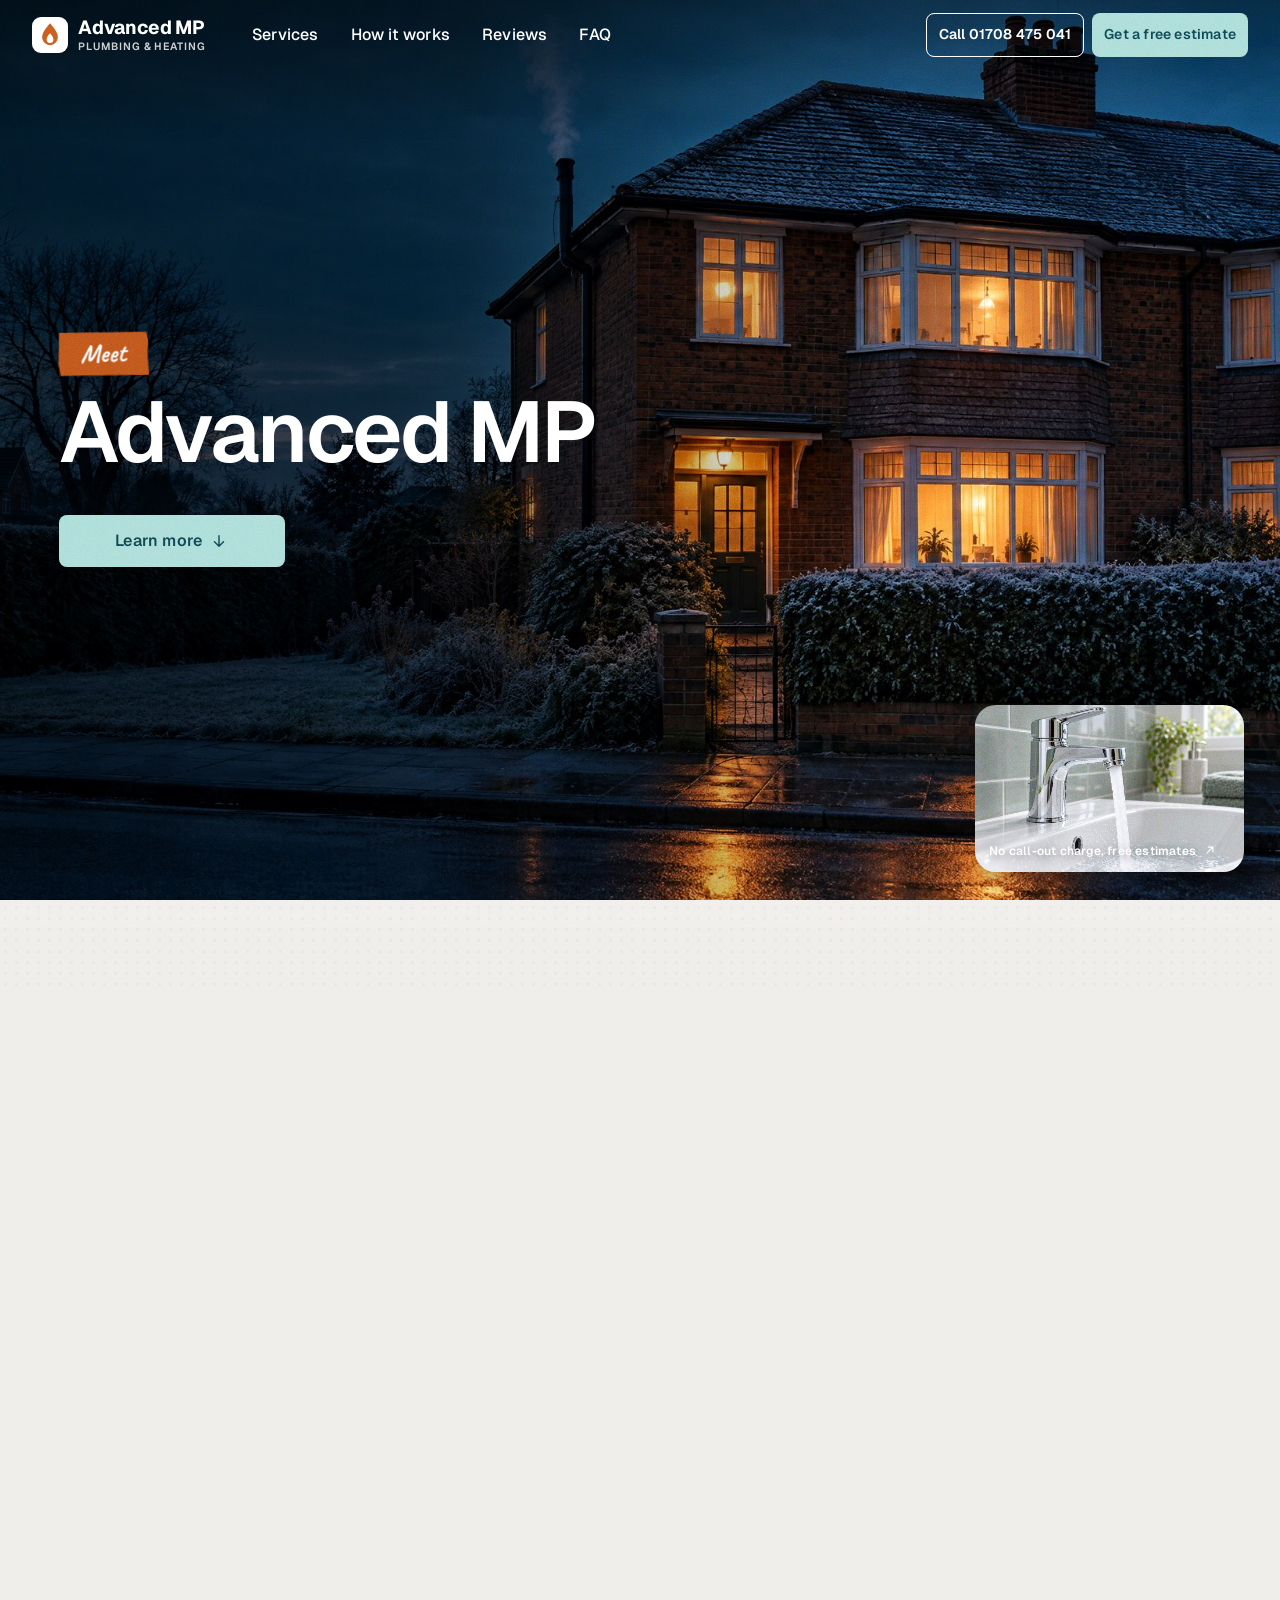
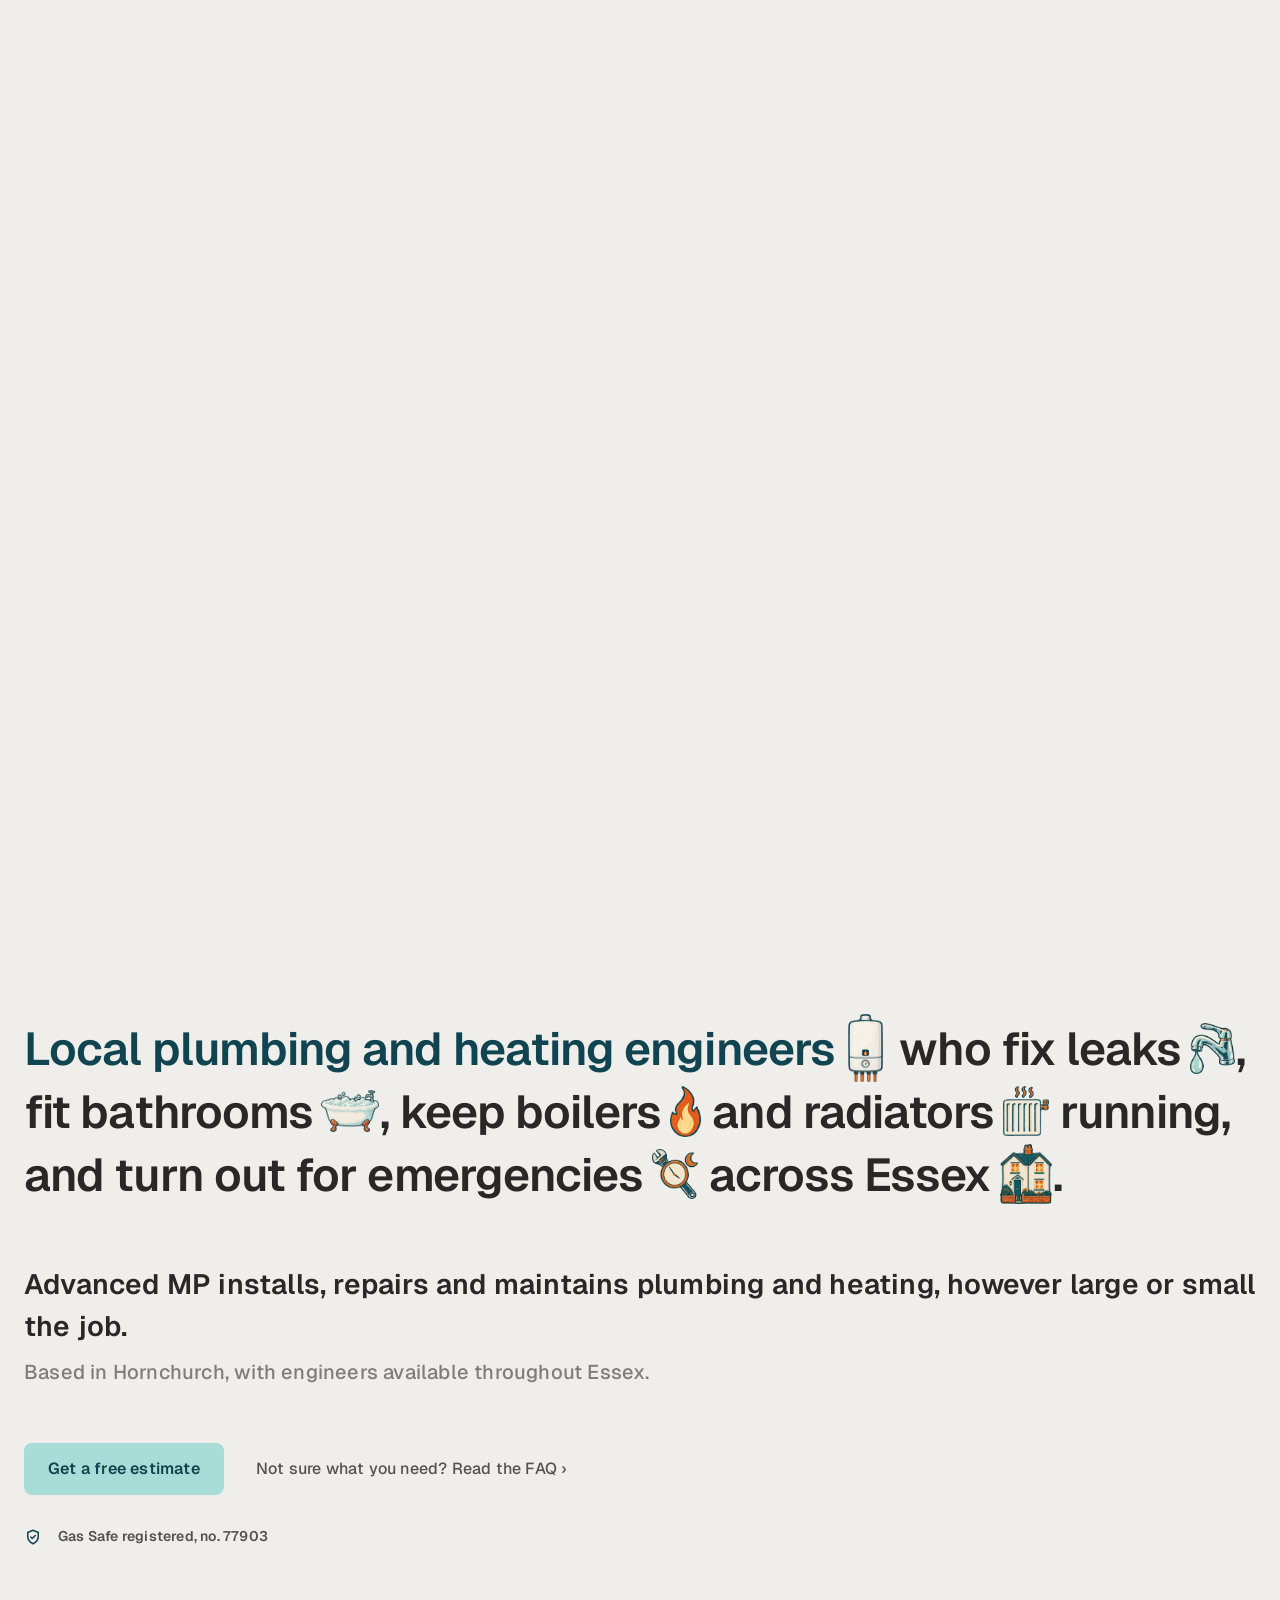
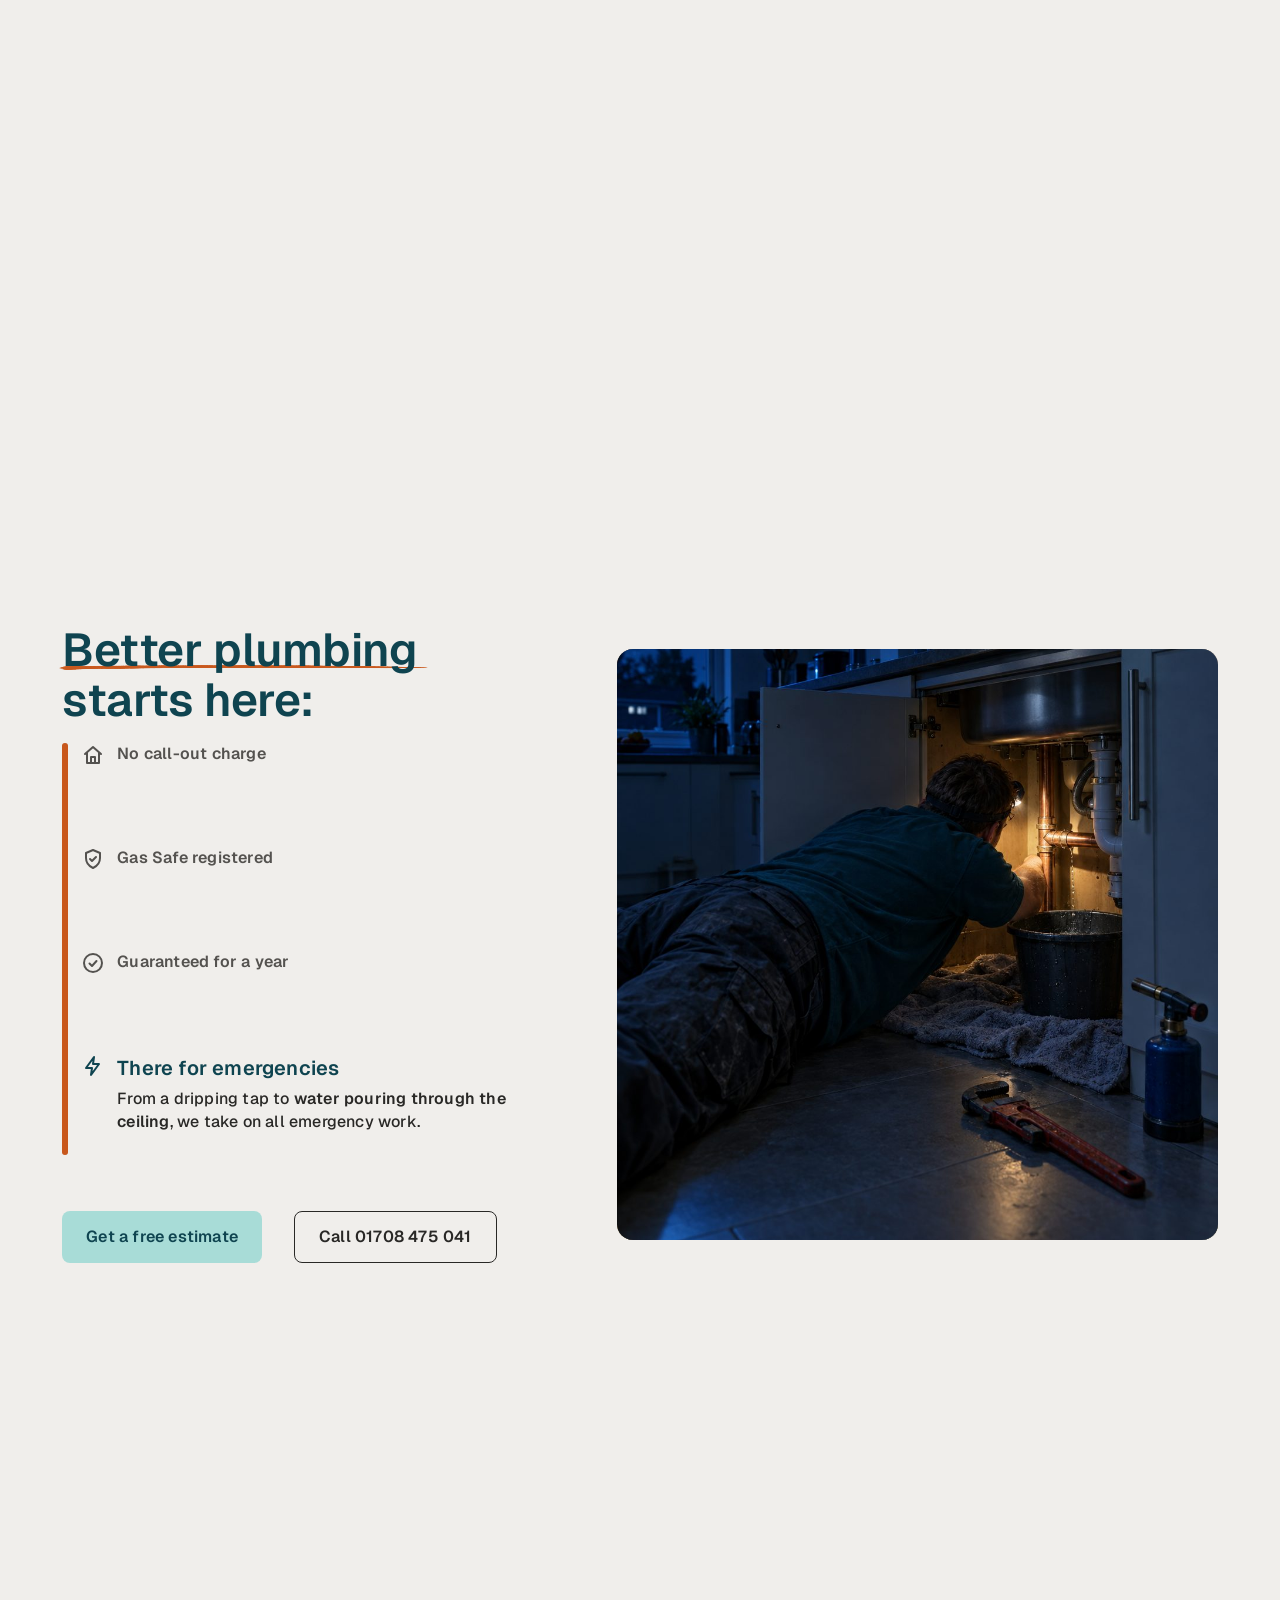
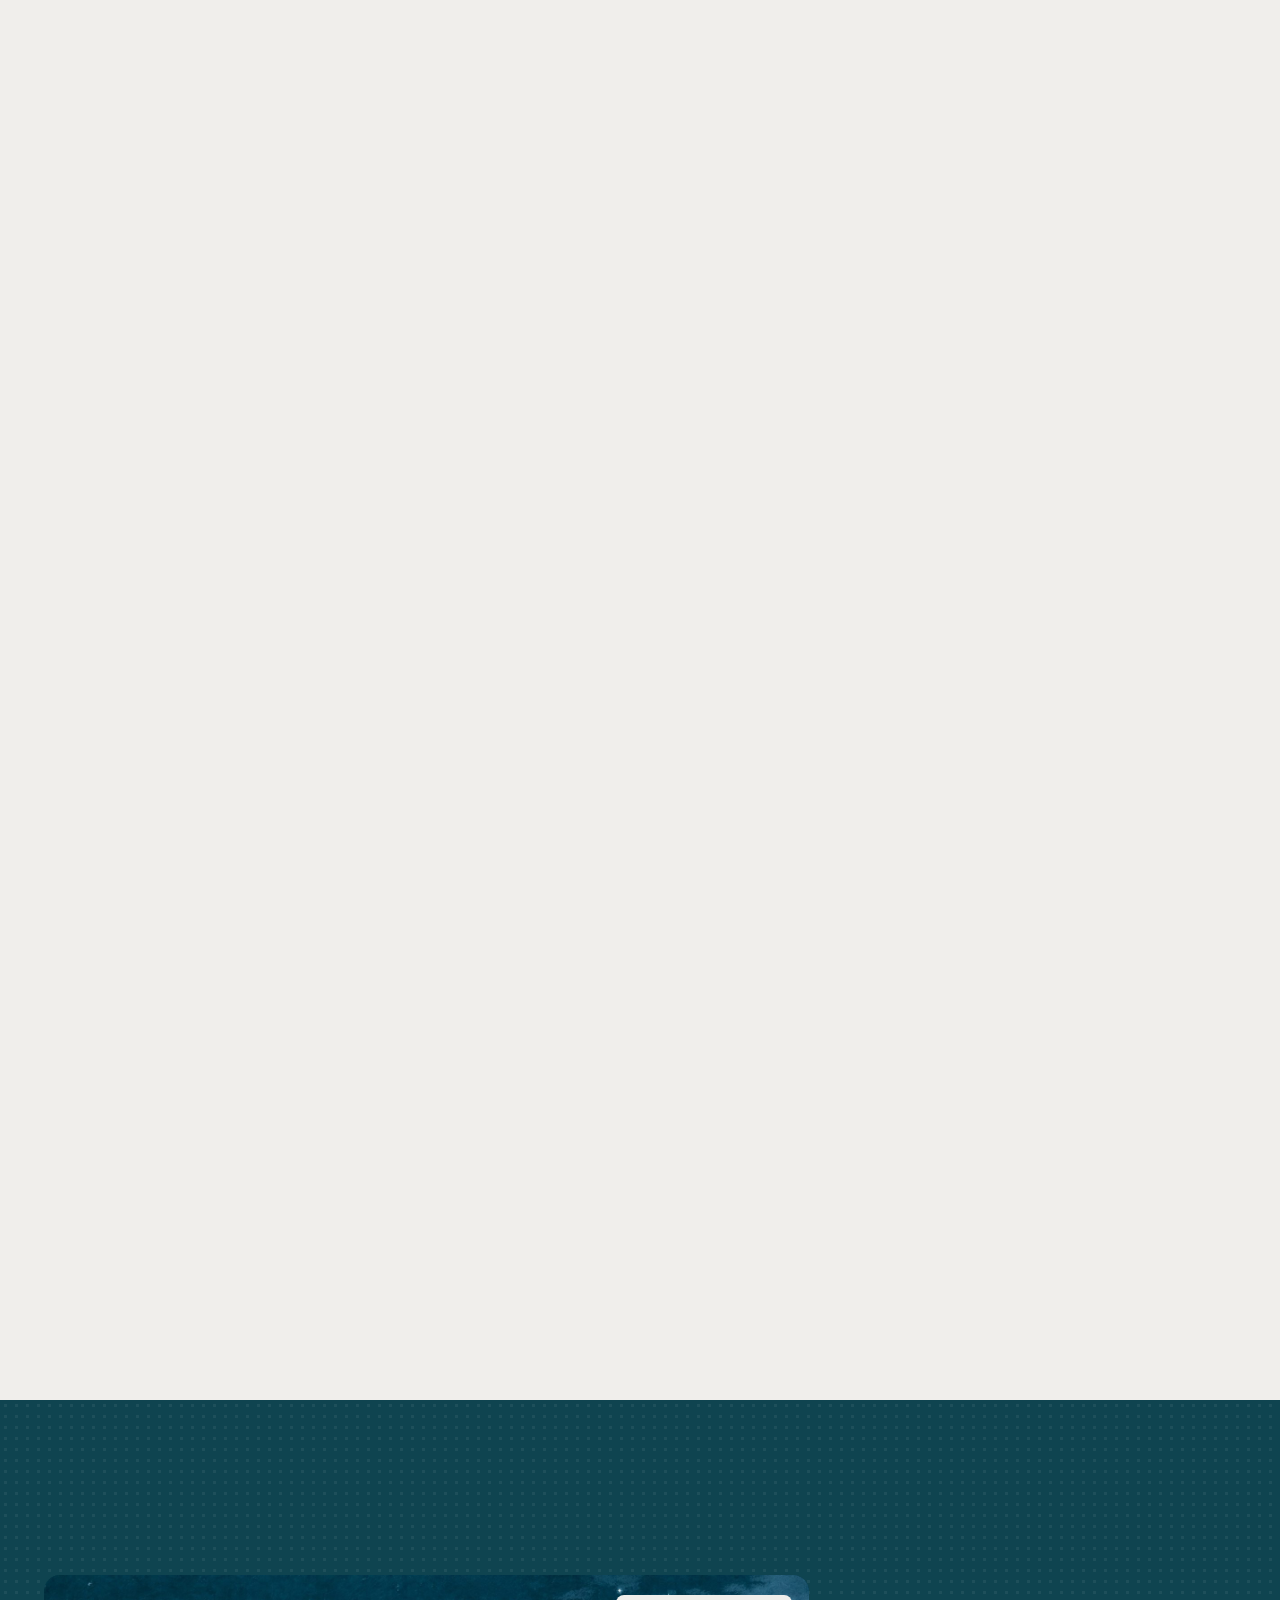
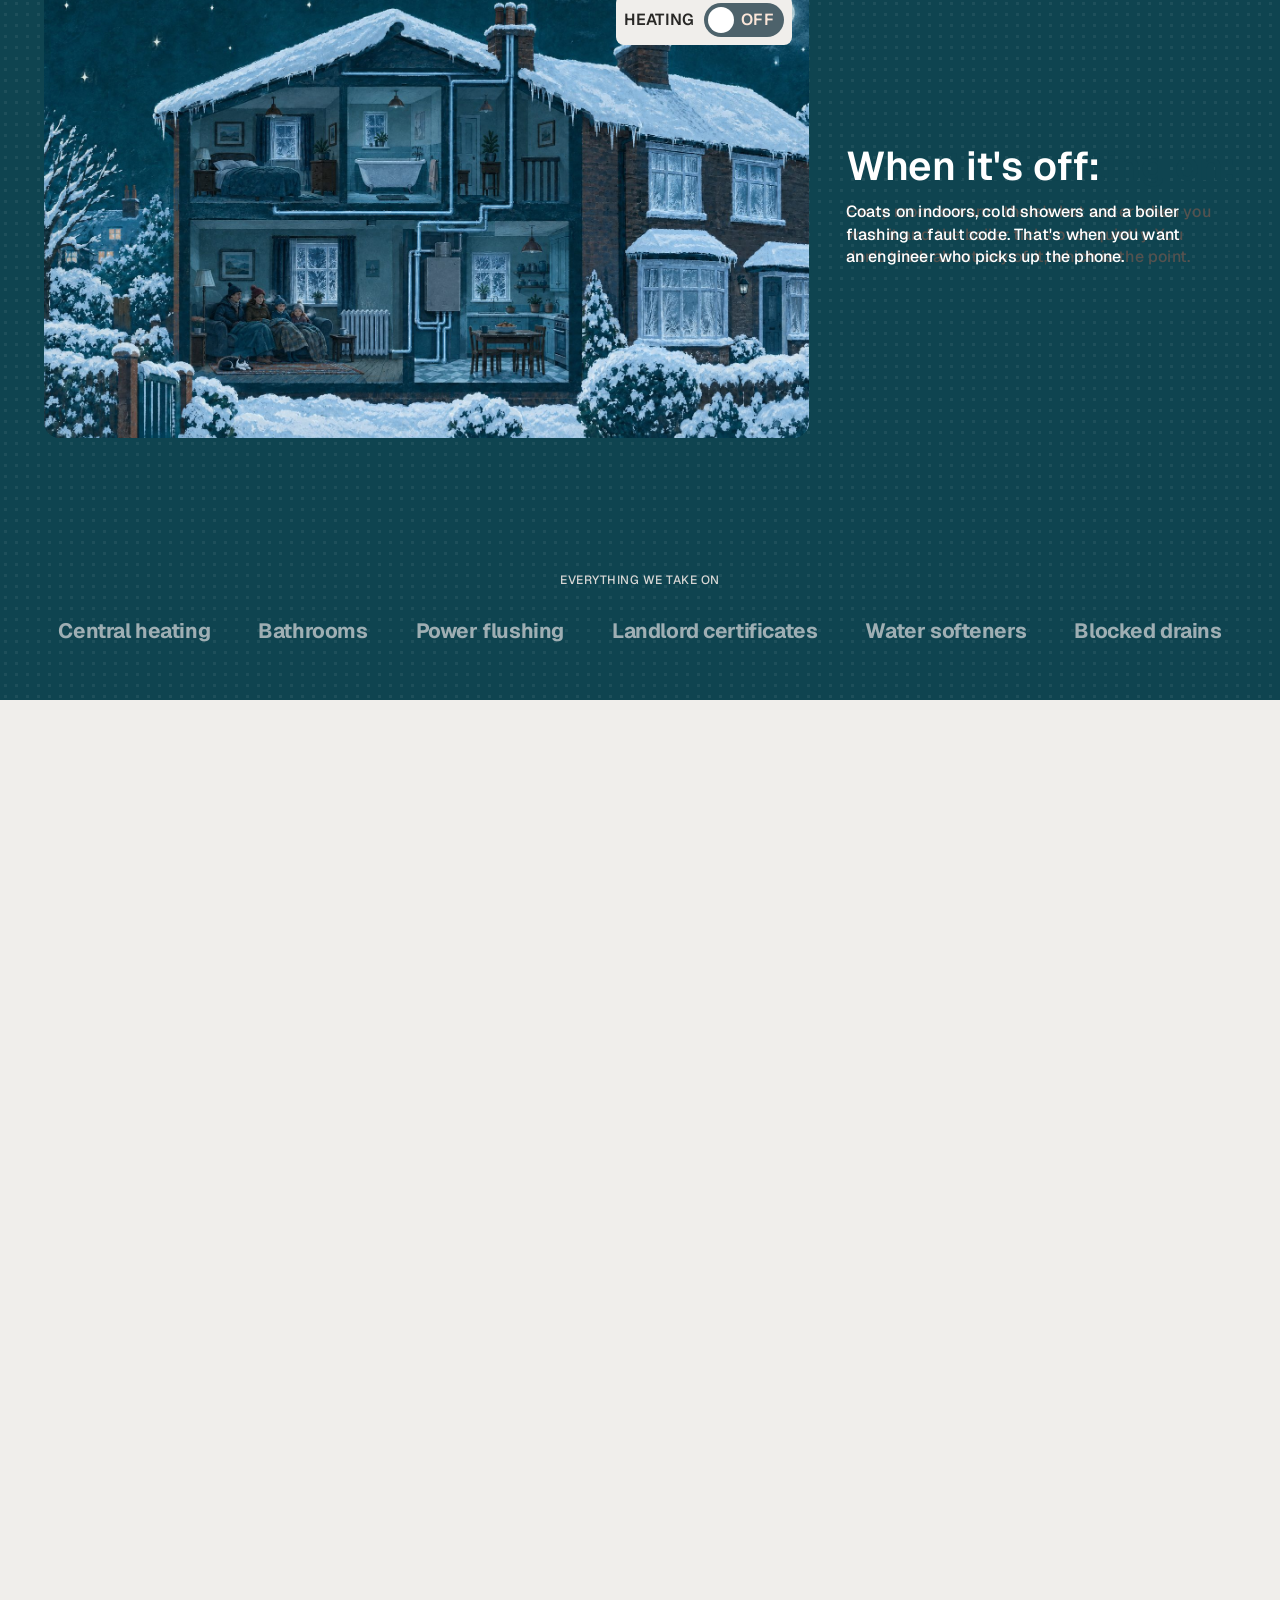
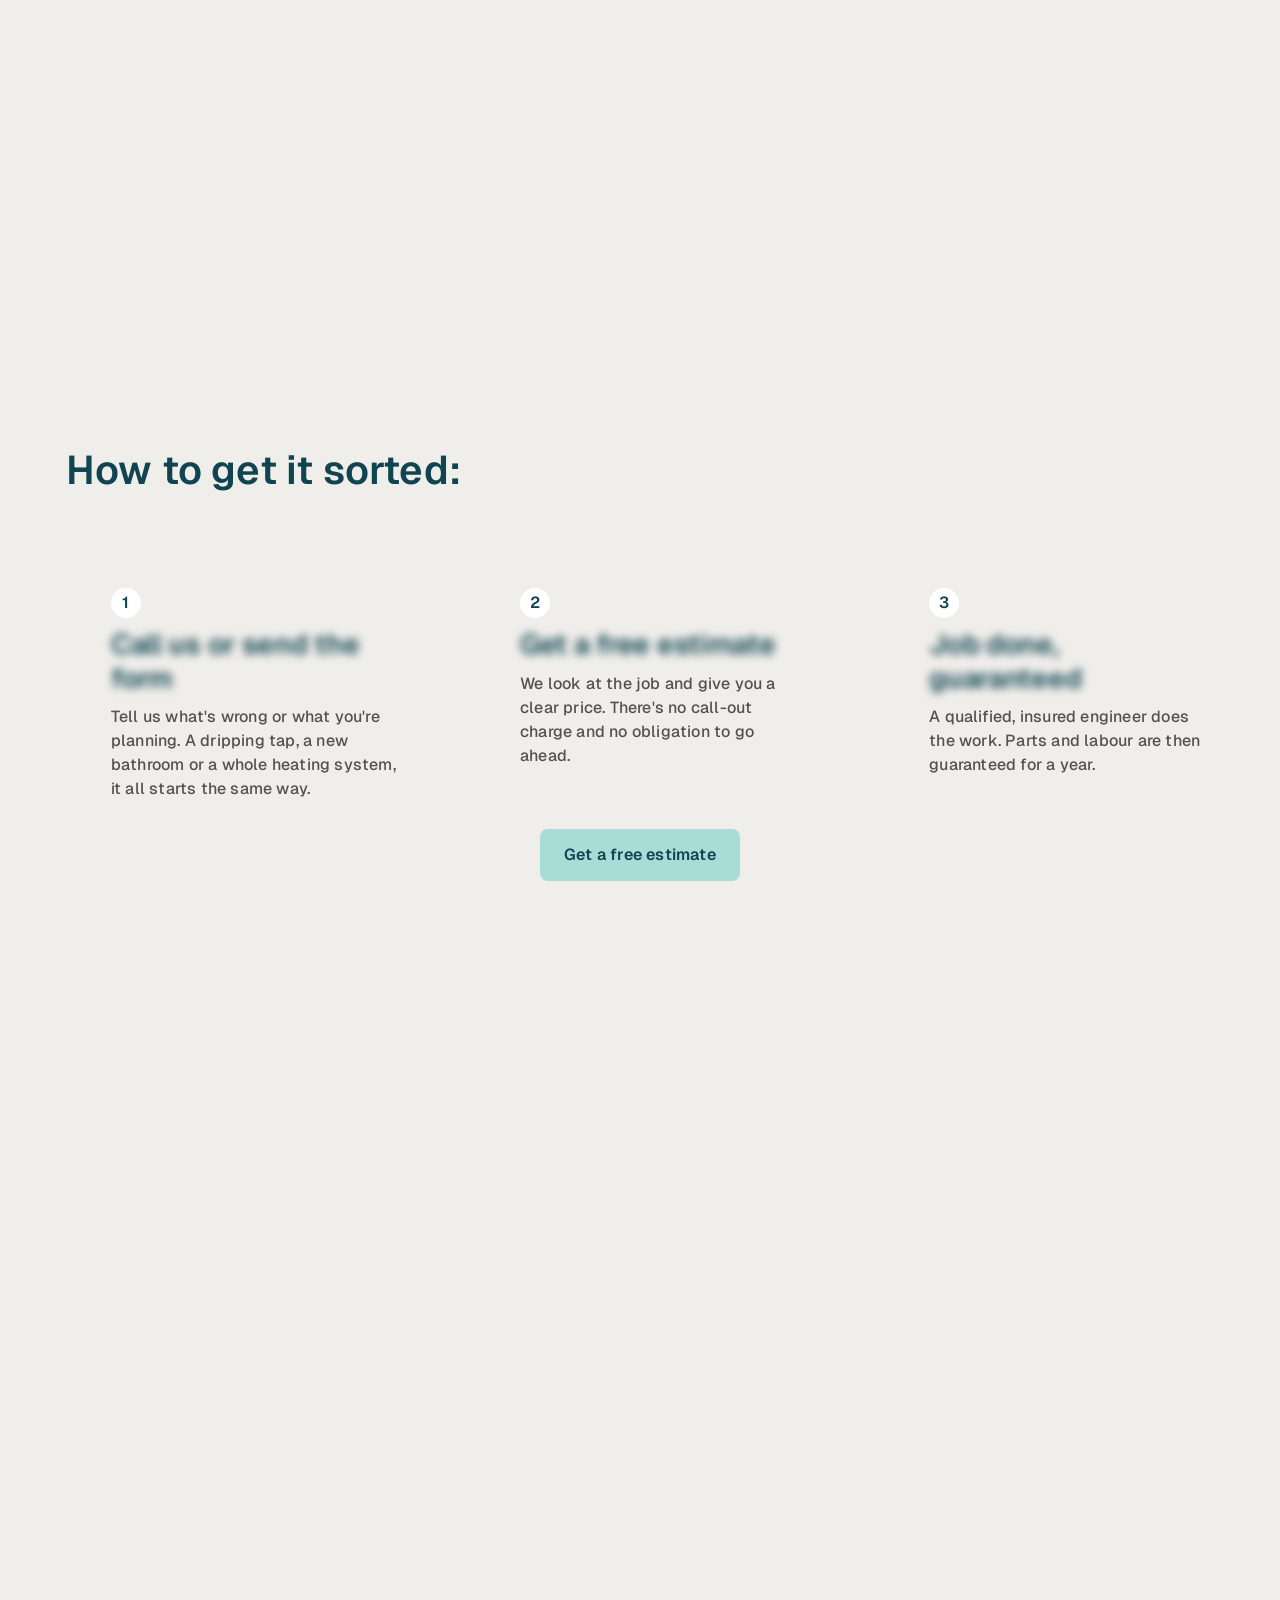
==== index.html @ c937946c "Advanced MP Plumbing & Heating: first build of the Base Core-style one-pager Re-skin of the air-con-" ====
<!DOCTYPE html>
<html lang="en-GB">
<head>
  <meta charset="utf-8">
  <meta name="viewport" content="width=device-width, initial-scale=1, viewport-fit=cover">
  <title>Advanced MP Plumbing &amp; Heating | Gas Safe plumbers in Hornchurch, Essex</title>
  <meta name="description" content="Advanced MP Plumbing &amp; Heating Ltd: Gas Safe registered plumbing and heating engineers based in Hornchurch, working throughout Essex. No call-out charge, free estimates, 1 year guarantee.">
  <meta property="og:title" content="Advanced MP Plumbing &amp; Heating">
  <meta property="og:description" content="Central heating, bathrooms, leaks and emergency repairs from Gas Safe registered engineers in Hornchurch. No call-out charge and free estimates.">
  <meta property="og:image" content="assets/img/hero-evening.jpg">
  <meta name="theme-color" content="#f0eeeb">
  <link rel="icon" href="assets/img/favicon.svg" type="image/svg+xml">
  <link rel="preconnect" href="https://fonts.googleapis.com">
  <link rel="preconnect" href="https://fonts.gstatic.com" crossorigin>
  <link href="https://fonts.googleapis.com/css2?family=Geist:wght@400;500;600;700&family=Caveat:wght@700&display=swap" rel="stylesheet">
  <link rel="preload" as="image" href="assets/img/hero-evening.jpg">
  <link rel="stylesheet" href="styles.css">
</head>
<body>
<main class="mp" style="--runway-h: 620svh;">
  <div class="mp-dots" aria-hidden="true"></div>

  <!-- ================= Top nav ================= -->
  <div class="mp-topnav">
    <nav class="mp-nav is-over-media" aria-label="Main">
      <div class="mp-nav-inner">
        <div class="mp-nav-left">
          <a class="mp-logo" href="#top" aria-label="Advanced MP Plumbing and Heating, home">
            <svg class="mp-logo-mark" viewBox="0 0 32 32" aria-hidden="true"><use href="#mark"/></svg>
            <span class="mp-logo-word"><strong>Advanced MP</strong><span>Plumbing &amp; Heating</span></span>
          </a>
          <ul class="mp-nav-links">
            <li><a href="#services">Services</a></li>
            <li><a href="#how">How it works</a></li>
            <li><a href="#reviews">Reviews</a></li>
            <li><a href="#faq">FAQ</a></li>
          </ul>
        </div>
        <div class="mp-nav-right">
          <a class="btn btn-ghost-inverse mp-nav-call" href="tel:+441708475041">Call 01708 475 041</a>
          <a class="btn btn-primary" href="#quote">Get a free estimate</a>
          <button class="mp-nav-burger" type="button" aria-expanded="false" aria-controls="nav-sheet" aria-label="Open menu">
            <svg viewBox="0 0 24 24" fill="none" stroke="currentColor" stroke-width="2" stroke-linecap="round" aria-hidden="true"><path d="M4 7h16M4 12h16M4 17h16"/></svg>
          </button>
        </div>
      </div>
      <div class="mp-nav-sheet" id="nav-sheet" data-open="false">
        <div>
          <ul>
            <li><a href="#services">Services</a></li>
            <li><a href="#how">How it works</a></li>
            <li><a href="#reviews">Reviews</a></li>
            <li><a href="#faq">FAQ</a></li>
            <li class="mp-nav-sheet-cta">
              <a class="btn btn-primary" href="#quote">Get a free estimate</a>
              <a class="btn btn-ghost" href="tel:+441708475041">Call 01708 475 041</a>
            </li>
          </ul>
        </div>
      </div>
    </nav>
  </div>

  <!-- ================= Runway: hero -> statement -> tile reveal ================= -->
  <section class="mp-runway" id="top" aria-label="Introduction">
    <div class="mp-frame">

      <!-- Stage 1: hero -->
      <div class="mp-stage mp-stage-hero" data-hero>
        <div class="mp-hero-media">
          <img class="mp-hero-poster" src="assets/img/hero-evening.jpg" alt="A brick semi-detached house on a frosty evening, every window lit and warm, vapour rising from the boiler flue" width="2048" height="1152" fetchpriority="high">
          <img class="mp-hero-alt" data-src="assets/img/hero-morning.jpg" alt="" width="2048" height="1152" loading="lazy">
          <img class="mp-hero-soft" src="assets/img/hero-evening-blur.jpg" alt="" width="256" height="144" aria-hidden="true">
          <div class="mp-hero-scrim" aria-hidden="true"></div>
        </div>
        <div class="mp-hero-content">
          <button class="tape mp-hero-tape" type="button" data-hero-egg aria-pressed="false" title="Winter evening, summer morning">Meet</button>
          <div class="mp-hero-title-mask">
            <h1 class="mp-hero-title">Advanced MP</h1>
          </div>
          <p class="mp-hero-sub" aria-hidden="true"><span>Warm homes and hot water, all year round</span></p>
          <a class="btn btn-primary btn-lg mp-hero-cta" href="#services" data-learn-more>
            Learn more
            <svg class="mp-hero-cta-arrow" viewBox="0 0 24 24" fill="none" stroke="currentColor" stroke-width="2" stroke-linecap="round" stroke-linejoin="round" aria-hidden="true"><path d="M5 12h14M13 6l6 6-6 6"/></svg>
          </a>
        </div>
        <a class="mp-hero-card" href="#quote">
          <img src="assets/img/tap.jpg" alt="" width="1024" height="683" loading="lazy">
          <span class="mp-hero-card-label">No call-out charge, free estimates
            <svg viewBox="0 0 24 24" fill="none" stroke="currentColor" stroke-width="2" stroke-linecap="round" stroke-linejoin="round" aria-hidden="true"><path d="M7 17 17 7M9 7h8v8"/></svg>
          </span>
        </a>
      </div>

      <!-- Stage 2: statement -->
      <div class="mp-stage mp-stage-stress" aria-label="Why a good plumber matters">
        <div class="mp-stmt-inner">
          <h2 class="mp-stmt-head">
            <span class="mp-uphrase">
              <span class="mp-useg">
                <span class="mp-word" style="--ws:.0881">Small</span>
                <span class="mp-word" style="--ws:.103">leaks</span>
                <span class="mp-word" style="--ws:.1179">don't</span>
              </span>
              <br class="mp-br-m">
              <span class="mp-useg">
                <span class="mp-word" style="--ws:.1328">stay</span>
                <span class="mp-word" style="--ws:.1477">small.</span>
                <span class="stroke mp-stroke mp-stroke-seg2" style="--ws:.16"><img src="assets/img/brush.png" alt="" width="1231" height="60"></span>
              </span>
              <span class="stroke mp-stroke mp-stroke-whole" style="--ws:.16"><img src="assets/img/brush.png" alt="" width="1231" height="60"></span>
            </span>
            <br>
            <span class="mp-word" style="--ws:.1626">And</span>
            <span class="mp-word" style="--ws:.1775">boilers</span>
            <span class="mp-word" style="--ws:.1924">never</span>
            <span class="mp-word" style="--ws:.2073">pick</span>
            <span class="mp-word" style="--ws:.2222">a</span>
            <span class="mp-word" style="--ws:.2371">good</span>
            <span class="mp-word" style="--ws:.252">day.</span>
          </h2>
          <ul class="mp-chips">
            <li class="mp-chip" style="--chip-tint: var(--copper-5); --chip-ink: var(--copper-90); --ws:.3184; --wsa:.3319;">
              <span class="mp-chip-icon" aria-hidden="true">
                <svg viewBox="0 0 31 31"><circle class="mp-chip-disc" cx="15.5" cy="15.5" r="15.5"/><path class="mp-chip-zig" pathLength="1" d="M8 20l4-8 3 6 3-9 3 7"/><path class="mp-chip-tip" pathLength="1" d="M21 16l2-3"/></svg>
              </span>
              <span class="mp-chip-pill">Leaks and burst pipes</span>
            </li>
            <li class="mp-chip" style="--chip-tint: var(--yellow-5); --chip-ink: var(--yellow-80); --ws:.3319; --wsa:.3454;">
              <span class="mp-chip-icon" aria-hidden="true">
                <svg viewBox="0 0 31 31"><circle class="mp-chip-disc" cx="15.5" cy="15.5" r="15.5"/><path class="mp-chip-zig" pathLength="1" d="M9 12h13M9 16h9M9 20h11"/><path class="mp-chip-tip" pathLength="1" d="M21 17l2 2"/></svg>
              </span>
              <span class="mp-chip-pill">No heating or hot water</span>
            </li>
          </ul>
        </div>
      </div>

      <!-- Stage 3: tile reveal -->
      <div class="mp-stage mp-stage-grid" aria-hidden="true">
        <div class="mp-grid-final">
          <picture>
            <source media="(min-width: 768px) and (orientation: landscape)" srcset="assets/img/reveal-wide.jpg">
            <img src="assets/img/reveal-tall.jpg" alt="" width="1170" height="2080" loading="lazy">
          </picture>
        </div>
        <div class="mp-grid-tiles mp-grid-tiles-desktop">
          <div class="mp-grid-tile" style="--c:2;--r:1;--ws:.535"><img src="assets/img/reveal-wide.jpg" alt="" loading="lazy"></div>
          <div class="mp-grid-tile" style="--c:2;--r:0;--ws:.5478"><img src="assets/img/reveal-wide.jpg" alt="" loading="lazy"></div>
          <div class="mp-grid-tile" style="--c:4;--r:1;--ws:.5606"><img src="assets/img/reveal-wide.jpg" alt="" loading="lazy"></div>
          <div class="mp-grid-tile mp-grid-tile-tl" style="--c:0;--r:0;--ws:.5734"><img src="assets/img/reveal-wide.jpg" alt="" loading="lazy"></div>
          <div class="mp-grid-tile" style="--c:1;--r:2;--ws:.5862"><img src="assets/img/reveal-wide.jpg" alt="" loading="lazy"></div>
          <div class="mp-grid-tile mp-grid-tile-br" style="--c:4;--r:2;--ws:.599"><img src="assets/img/reveal-wide.jpg" alt="" loading="lazy"></div>
          <div class="mp-grid-tile" style="--c:3;--r:1;--ws:.6338"><img src="assets/img/reveal-wide.jpg" alt="" loading="lazy"></div>
          <div class="mp-grid-tile mp-grid-tile-bl" style="--c:0;--r:2;--ws:.6466"><img src="assets/img/reveal-wide.jpg" alt="" loading="lazy"></div>
          <div class="mp-grid-tile" style="--c:1;--r:0;--ws:.6594"><img src="assets/img/reveal-wide.jpg" alt="" loading="lazy"></div>
          <div class="mp-grid-tile" style="--c:3;--r:2;--ws:.6722"><img src="assets/img/reveal-wide.jpg" alt="" loading="lazy"></div>
          <div class="mp-grid-tile" style="--c:0;--r:1;--ws:.685"><img src="assets/img/reveal-wide.jpg" alt="" loading="lazy"></div>
          <div class="mp-grid-tile mp-grid-tile-tr" style="--c:4;--r:0;--ws:.6978"><img src="assets/img/reveal-wide.jpg" alt="" loading="lazy"></div>
          <div class="mp-grid-tile" style="--c:2;--r:2;--ws:.7106"><img src="assets/img/reveal-wide.jpg" alt="" loading="lazy"></div>
          <div class="mp-grid-tile" style="--c:1;--r:1;--ws:.7234"><img src="assets/img/reveal-wide.jpg" alt="" loading="lazy"></div>
          <div class="mp-grid-tile" style="--c:3;--r:0;--ws:.7362"><img src="assets/img/reveal-wide.jpg" alt="" loading="lazy"></div>
        </div>
        <div class="mp-grid-tiles mp-grid-tiles-mobile">
          <div class="mp-grid-tile" style="--c:1;--r:1;--ws:.535"><img src="assets/img/reveal-tall.jpg" alt="" loading="lazy"></div>
          <div class="mp-grid-tile mp-grid-tile-tl" style="--c:0;--r:0;--ws:.5478"><img src="assets/img/reveal-tall.jpg" alt="" loading="lazy"></div>
          <div class="mp-grid-tile mp-grid-tile-bl" style="--c:0;--r:3;--ws:.5606"><img src="assets/img/reveal-tall.jpg" alt="" loading="lazy"></div>
          <div class="mp-grid-tile" style="--c:1;--r:2;--ws:.6338"><img src="assets/img/reveal-tall.jpg" alt="" loading="lazy"></div>
          <div class="mp-grid-tile" style="--c:0;--r:1;--ws:.6466"><img src="assets/img/reveal-tall.jpg" alt="" loading="lazy"></div>
          <div class="mp-grid-tile mp-grid-tile-br" style="--c:1;--r:3;--ws:.6594"><img src="assets/img/reveal-tall.jpg" alt="" loading="lazy"></div>
          <div class="mp-grid-tile" style="--c:0;--r:2;--ws:.6722"><img src="assets/img/reveal-tall.jpg" alt="" loading="lazy"></div>
          <div class="mp-grid-tile mp-grid-tile-tr" style="--c:1;--r:0;--ws:.685"><img src="assets/img/reveal-tall.jpg" alt="" loading="lazy"></div>
        </div>
        <div class="mp-grid-plate">
          <div class="mp-grid-scrim"></div>
          <h2 class="mp-grid-title" style="--ws:.8931"><span class="mp-grid-meet">Meet</span>Advanced MP</h2>
          <p class="mp-grid-sub" style="--ws:.9094">Hornchurch's Gas Safe plumbing and heating engineers.</p>
        </div>
      </div>

    </div>
  </section>

  <div class="mp-after">

    <!-- ================= Meet: word-by-word statement ================= -->
    <section class="mp-meet" id="about" data-scrub="runway" data-scrub-sm="travel" data-cue="0.72" data-cue-sm="0.36" aria-label="What we do">
      <div class="mp-meet-screen">
        <div class="mp-meet-inner">
          <h2 class="mp-stmt-head mp-meet-head">
            <span class="mp-meet-line" data-reveal-line>
              <span class="mp-meet-brand">
                <span class="mp-meet-w" style="--cd:.05s">Local</span>
                <span class="mp-meet-w" style="--cd:.13s">plumbing</span>
                <span class="mp-meet-w" style="--cd:.21s">and</span>
                <span class="mp-meet-w" style="--cd:.29s">heating</span>
                <span class="mp-meet-mark"><span class="mp-meet-w" style="--cd:.37s">engineers</span><img class="mp-meet-pic" src="assets/img/meet-boiler.png" alt="" width="146" height="280"></span>
              </span>
            </span>
            <span class="mp-meet-w" style="--ws:.14">who</span>
            <span class="mp-meet-w" style="--ws:.16">fix</span>
            <span class="mp-meet-mark"><span class="mp-meet-w" style="--ws:.18">leaks</span><img class="mp-meet-ico mp-meet-ico-tap" src="assets/img/icon-tap.png" alt="" width="246" height="280" style="--ws:.18"><span class="mp-meet-w" style="--ws:.18">,</span></span>
            <span class="mp-meet-w" style="--ws:.20">fit</span>
            <span class="mp-meet-mark"><span class="mp-meet-w" style="--ws:.22">bathrooms</span><img class="mp-meet-ico mp-meet-ico-bath" src="assets/img/icon-bath.png" alt="" width="280" height="204" style="--ws:.22"><span class="mp-meet-w" style="--ws:.22">,</span></span>
            <span class="mp-meet-w" style="--ws:.24">keep</span>
            <span class="mp-meet-mark"><span class="mp-meet-w" style="--ws:.26">boilers</span><img class="mp-meet-ico mp-meet-ico-flame" src="assets/img/icon-flame.png" alt="" width="172" height="280" style="--ws:.26"></span>
            <span class="mp-meet-w" style="--ws:.28">and</span>
            <span class="mp-meet-mark"><span class="mp-meet-w" style="--ws:.30">radiators</span><img class="mp-meet-ico mp-meet-ico-rad" src="assets/img/icon-radiator.png" alt="" width="259" height="280" style="--ws:.30"></span>
            <span class="mp-meet-w" style="--ws:.32">running,</span>
            <span class="mp-meet-w" style="--ws:.34">and</span>
            <span class="mp-meet-w" style="--ws:.36">turn</span>
            <span class="mp-meet-w" style="--ws:.38">out</span>
            <span class="mp-meet-w" style="--ws:.40">for</span>
            <span class="mp-meet-mark"><span class="mp-meet-w" style="--ws:.42">emergencies</span><img class="mp-meet-ico mp-meet-ico-clock" src="assets/img/icon-clock.png" alt="" width="259" height="280" style="--ws:.42"></span>
            <span class="mp-meet-w" style="--ws:.44">across</span>
            <span class="mp-meet-mark"><span class="mp-meet-w" style="--ws:.46">Essex</span><img class="mp-meet-ico mp-meet-ico-house" src="assets/img/meet-house.png" alt="" width="246" height="280" style="--ws:.46"><span class="mp-meet-w" style="--ws:.46">.</span></span>
          </h2>
          <div class="mp-meet-sub" style="--ws:.66; --wd:.17">
            <p class="mp-meet-sub-bold">Advanced MP installs, repairs and maintains plumbing and heating, however large or small the job.</p>
            <p class="mp-meet-sub-muted">Based in Hornchurch, with engineers available throughout Essex.</p>
          </div>
          <div class="mp-meet-cta" style="--ws:.74; --wd:.17">
            <a class="btn btn-primary btn-lg" href="#quote">Get a free estimate</a>
            <a class="mp-meet-more" href="#faq">Not sure what you need? Read the FAQ &rsaquo;</a>
            <p class="accred mp-meet-accred">
              <svg viewBox="0 0 24 24" fill="none" stroke="currentColor" stroke-width="2" stroke-linecap="round" stroke-linejoin="round" aria-hidden="true"><path d="M12 3l7 3v5c0 4.5-3 8.2-7 10-4-1.800-7-5.500-7-10V6l7-3z"/><path d="M9 12l2 2 4-4"/></svg>
              <span>Gas Safe registered, no. 77903</span>
            </p>
          </div>
        </div>
      </div>
    </section>

    <!-- ================= Better plumbing: stepped list + crossfading card ================= -->
    <section class="mp-bp" id="services" data-scrub="runway" data-steps="4" aria-label="Why Advanced MP">
      <div class="mp-bp-screen">
        <div class="mp-bp-grid">
          <div class="mp-bp-card" data-reveal style="--rd:.06s">
            <img class="mp-bp-img" data-shot="arrival" src="assets/img/better-arrival.jpg" alt="A plumber with a tool bag walking up the path to a customer's front door" width="1024" height="1024" loading="lazy">
            <img class="mp-bp-img" data-shot="gas" src="assets/img/better-gas.jpg" alt="An engineer's hands testing an open boiler with a flue gas analyser" width="1024" height="1024" loading="lazy" style="--wb:.25">
            <img class="mp-bp-img" data-shot="radiator" src="assets/img/better-radiator.jpg" alt="A newly fitted radiator with copper pipework and a thermostatic valve" width="1024" height="1024" loading="lazy" style="--wb:.5">
            <img class="mp-bp-img" data-shot="emergency" src="assets/img/better-emergency.jpg" alt="A plumber repairing a leaking pipe under a kitchen sink by torchlight" width="1024" height="1024" loading="lazy" style="--wb:.75">
          </div>
          <div class="mp-bp-copy">
            <h2 class="mp-bp-head" data-reveal>
              <span class="mp-bp-line"><span class="mp-bp-mark">Better plumbing<span class="stroke"><img src="assets/img/brush.png" alt="" width="1231" height="60"></span></span></span>
              starts here:
            </h2>
            <ol class="mp-bp-list" data-reveal style="--rd:.12s; --n:4">
              <li class="mp-bp-step" style="--i:0">
                <span class="mp-bp-seg" aria-hidden="true"></span>
                <span class="mp-bp-ico" aria-hidden="true"><svg viewBox="0 0 24 24" fill="none" stroke="currentColor" stroke-width="2" stroke-linecap="round" stroke-linejoin="round"><path d="M4 11l8-7 8 7"/><path d="M6 10v10h12V10"/><path d="M10 20v-6h4v6"/></svg></span>
                <div class="mp-bp-text">
                  <h3 class="mp-bp-title">No call-out charge</h3>
                  <div class="mp-bp-clip"><p class="mp-bp-body">We don't charge to turn up. <strong>Estimates are free</strong>, so you know the price before any work starts.</p></div>
                </div>
              </li>
              <li class="mp-bp-step" style="--i:1">
                <span class="mp-bp-seg" aria-hidden="true"></span>
                <span class="mp-bp-ico" aria-hidden="true"><svg viewBox="0 0 24 24" fill="none" stroke="currentColor" stroke-width="2" stroke-linecap="round" stroke-linejoin="round"><path d="M12 3l7 3v5c0 4.500-3 8.200-7 10-4-1.800-7-5.500-7-10V6l7-3z"/><path d="M9 12l2 2 4-4"/></svg></span>
                <div class="mp-bp-text">
                  <h3 class="mp-bp-title">Gas Safe registered</h3>
                  <div class="mp-bp-clip"><p class="mp-bp-body">Boilers, central heating and landlord certificates, all handled under <strong>Gas Safe registration no. 77903</strong>.</p></div>
                </div>
              </li>
              <li class="mp-bp-step" style="--i:2">
                <span class="mp-bp-seg" aria-hidden="true"></span>
                <span class="mp-bp-ico" aria-hidden="true"><svg viewBox="0 0 24 24" fill="none" stroke="currentColor" stroke-width="2" stroke-linecap="round" stroke-linejoin="round"><circle cx="12" cy="12" r="9"/><path d="M8.500 12.500l2.500 2.500 4.500-5"/></svg></span>
                <div class="mp-bp-text">
                  <h3 class="mp-bp-title">Guaranteed for a year</h3>
                  <div class="mp-bp-clip"><p class="mp-bp-body">All our work is covered by a <strong>1 year guarantee on parts and labour</strong>, whatever the size of the job.</p></div>
                </div>
              </li>
              <li class="mp-bp-step" style="--i:3">
                <span class="mp-bp-seg" aria-hidden="true"></span>
                <span class="mp-bp-ico" aria-hidden="true"><svg viewBox="0 0 24 24" fill="none" stroke="currentColor" stroke-width="2" stroke-linecap="round" stroke-linejoin="round"><path d="M13 3L5 14h6l-1 7 8-11h-6l1-7z"/></svg></span>
                <div class="mp-bp-text">
                  <h3 class="mp-bp-title">There for emergencies</h3>
                  <div class="mp-bp-clip"><p class="mp-bp-body">From a dripping tap to <strong>water pouring through the ceiling</strong>, we take on all emergency work.</p></div>
                </div>
              </li>
            </ol>
            <div class="mp-bp-cta" data-reveal style="--rd:.2s">
              <a class="btn btn-primary btn-lg" href="#quote">Get a free estimate</a>
              <a class="btn btn-ghost btn-lg" href="tel:+441708475041">Call 01708 475 041</a>
            </div>
          </div>
        </div>
      </div>
    </section>

    <!-- ================= Witness: heating ON / OFF toggle ================= -->
    <section class="mp-witness" aria-label="With and without working heating">
      <div class="mp-witness-catch" data-scrub="runway" data-flip="0.58" data-cue="0.08">
        <div class="mp-witness-scene">
          <i class="mp-witness-clear" aria-hidden="true"></i>
          <div class="mp-witness-frame mp-witness-cols">
            <div class="mp-witness-card">
              <div class="mp-witness-img mp-witness-img-on">
                <img src="assets/img/witness-on.jpg" alt="Illustration of a house in the snow with every room warm and lit, the boiler running and hot pipes glowing" width="1840" height="1035" loading="lazy">
              </div>
              <div class="mp-witness-img mp-witness-img-off">
                <img src="assets/img/witness-off.jpg" alt="The same house cold and dark, the family under blankets, frost on the windows and icicles on the gutter" width="1840" height="1035" loading="lazy">
              </div>
              <label class="mp-witness-toggle">
                <input class="mp-witness-switch" type="checkbox" checked aria-label="Heating on">
                <span class="mp-witness-toggle-label">Heating</span>
                <span class="mp-witness-track" aria-hidden="true">
                  <span class="mp-witness-word mp-witness-word-on">On</span>
                  <span class="mp-witness-word mp-witness-word-off">Off</span>
                  <span class="mp-witness-knob"></span>
                </span>
              </label>
            </div>
            <div class="mp-witness-copy">
              <div class="mp-witness-copy-on">
                <h2 class="mp-witness-head mp-witness-head-on">With the heating on:</h2>
                <p class="mp-witness-body mp-witness-body-on">Every room is warm, there's hot water when you want it and the boiler ticks over quietly. You don't think about any of it, which is the point.</p>
              </div>
              <div class="mp-witness-copy-off">
                <h2 class="mp-witness-head mp-witness-head-off">When it's off:</h2>
                <p class="mp-witness-body mp-witness-body-off">Coats on indoors, cold showers and a boiler flashing a fault code. That's when you want an engineer who picks up the phone.</p>
              </div>
            </div>
          </div>
          <div class="mp-witness-press">
            <p class="mp-witness-press-label">Everything we take on</p>
            <div class="mp-witness-press-window">
              <div class="mp-witness-press-track">
                <ul class="mp-witness-press-row">
                  <li><span class="mp-brandmark">Central heating</span></li>
                  <li><span class="mp-brandmark">Bathrooms</span></li>
                  <li><span class="mp-brandmark">Power flushing</span></li>
                  <li><span class="mp-brandmark">Landlord certificates</span></li>
                  <li><span class="mp-brandmark">Water softeners</span></li>
                  <li><span class="mp-brandmark">Blocked drains</span></li>
                </ul>
                <ul class="mp-witness-press-row mp-witness-press-dupe" aria-hidden="true">
                  <li><span class="mp-brandmark">Central heating</span></li>
                  <li><span class="mp-brandmark">Bathrooms</span></li>
                  <li><span class="mp-brandmark">Power flushing</span></li>
                  <li><span class="mp-brandmark">Landlord certificates</span></li>
                  <li><span class="mp-brandmark">Water softeners</span></li>
                  <li><span class="mp-brandmark">Blocked drains</span></li>
                </ul>
                <ul class="mp-witness-press-row mp-witness-press-dupe" aria-hidden="true">
                  <li><span class="mp-brandmark">Central heating</span></li>
                  <li><span class="mp-brandmark">Bathrooms</span></li>
                  <li><span class="mp-brandmark">Power flushing</span></li>
                  <li><span class="mp-brandmark">Landlord certificates</span></li>
                  <li><span class="mp-brandmark">Water softeners</span></li>
                  <li><span class="mp-brandmark">Blocked drains</span></li>
                </ul>
              </div>
            </div>
          </div>
        </div>
      </div>
    </section>

    <!-- ================= How it works ================= -->
    <section class="mp-how" id="how" data-scrub="runway" data-scrub-sm="travel" aria-label="How it works">
      <div class="mp-how-screen">
        <div class="mp-how-inner">
          <h2 class="mp-how-head"><span class="mp-how-d">How to get it sorted:</span><span class="mp-how-m">How it works:</span></h2>
          <ol class="mp-how-list">
            <li class="mp-how-step mp-how-step-1">
              <svg class="mp-how-rule mp-sw" viewBox="0 0 11 100" preserveAspectRatio="none" aria-hidden="true"><rect width="11" height="100" rx="3" fill="var(--teal-20)"/></svg>
              <span class="mp-how-chip mp-sw">1</span>
              <h3 class="mp-how-title mp-sw">Call us or send the form</h3>
              <p class="mp-how-body mp-sw">Tell us what's wrong or what you're planning. A dripping tap, a new bathroom or a whole heating system, it all starts the same way.</p>
            </li>
            <li class="mp-how-step mp-how-step-2">
              <svg class="mp-how-rule mp-sw" viewBox="0 0 11 100" preserveAspectRatio="none" aria-hidden="true"><rect width="11" height="100" rx="3" fill="var(--teal-20)"/></svg>
              <span class="mp-how-chip mp-sw">2</span>
              <h3 class="mp-how-title mp-sw">Get a free estimate</h3>
              <p class="mp-how-body mp-sw">We look at the job and give you a clear price. There's no call-out charge and no obligation to go ahead.</p>
            </li>
            <li class="mp-how-step mp-how-step-3">
              <svg class="mp-how-rule mp-sw" viewBox="0 0 11 100" preserveAspectRatio="none" aria-hidden="true"><rect width="11" height="100" rx="3" fill="var(--teal-20)"/></svg>
              <span class="mp-how-chip mp-sw">3</span>
              <h3 class="mp-how-title mp-sw">Job done, guaranteed</h3>
              <p class="mp-how-body mp-sw">A qualified, insured engineer does the work. Parts and labour are then guaranteed for a year.</p>
            </li>
          </ol>
          <div class="mp-how-cta mp-sw">
            <a class="btn btn-primary btn-lg" href="#quote">Get a free estimate</a>
          </div>
        </div>
      </div>
    </section>

    <!-- ================= Fact: full-bleed bathroom photo ================= -->
    <section class="mp-fact" data-scrub="runway" data-cue="0.18" aria-label="Bathrooms">
      <div class="mp-fact-screen">
        <div class="mp-fact-box">
          <div class="mp-fact-media">
            <img src="assets/img/bathroom-wide.jpg" alt="A newly fitted bathroom with a bath and shower screen, basin, toilet and heated towel rail" width="2048" height="1152" loading="lazy">
          </div>
        </div>
        <div class="mp-fact-controls">
          <a class="mp-fact-pill" href="#quote">
            <svg viewBox="0 0 24 24" fill="none" stroke="currentColor" stroke-width="2" stroke-linecap="round" stroke-linejoin="round" aria-hidden="true"><path d="M7 17 17 7M9 7h8v8"/></svg>
            <span>Full bathroom suites, supplied and fitted</span>
          </a>
        </div>
      </div>
    </section>

    <!-- ================= Crew collage ================= -->
    <section class="mp-crew" data-scrub="travel" aria-label="The team">
      <div class="mp-crew-screen">
        <h2 class="mp-crew-head">Work by engineers with <span class="mp-crew-mark">over 27 years<span class="stroke mp-sw"><img src="assets/img/brush.png" alt="" width="1231" height="60"></span></span> on the tools.</h2>
        <p class="mp-crew-sub mp-sw">Fully qualified, insured, vetted and polite. Gas Safe registered.</p>
        <div class="mp-crew-stage" aria-hidden="true">
          <div class="mp-crew-collage">
            <div class="mp-crew-piece mp-crew-photo-a mp-sw"><div class="mp-crew-art"><img src="assets/img/crew-tools.jpg" alt="" loading="lazy"></div></div>
            <div class="mp-crew-piece mp-crew-photo-b mp-sw"><div class="mp-crew-art mp-crew-card mp-crew-polaroid"><img src="assets/img/crew-van.jpg" alt="" loading="lazy"></div></div>
            <div class="mp-crew-piece mp-crew-photo-c mp-sw"><div class="mp-crew-art mp-crew-card mp-crew-polaroid"><img src="assets/img/crew-flush.jpg" alt="" loading="lazy"></div></div>
            <div class="mp-crew-piece mp-crew-tape-a mp-sw"><div class="mp-crew-art mp-crew-tape-img"><img src="assets/img/tape-grey.png" alt="" loading="lazy"></div></div>
            <div class="mp-crew-piece mp-crew-photo-d mp-sw"><div class="mp-crew-art"><img src="assets/img/better-emergency.jpg" alt="" loading="lazy"></div></div>
            <div class="mp-crew-piece mp-crew-photo-e mp-sw"><div class="mp-crew-art mp-crew-card mp-crew-polaroid"><img src="assets/img/say-handover.jpg" alt="" loading="lazy"></div></div>
            <div class="mp-crew-piece mp-crew-tape-b mp-sw"><div class="mp-crew-art mp-crew-tape-img"><img src="assets/img/tape-grey.png" alt="" loading="lazy"></div></div>
          </div>
        </div>
        <a class="btn btn-primary btn-lg mp-crew-cta mp-sw" href="tel:+441708475041"><span class="mp-crew-d">Call 01708 475 041</span><span class="mp-crew-m">Call 01708 475 041</span></a>
      </div>
    </section>

    <!-- ================= Estimate form ================= -->
    <section class="mp-quote" id="quote" aria-label="Get a free estimate">
      <div class="mp-quote-inner">
        <div class="mp-quote-copy" data-reveal>
          <h2 class="mp-quote-head">A clear price before we start. No charge for coming out.</h2>
          <ul class="mp-quote-list">
            <li>
              <svg viewBox="0 0 24 24" fill="none" stroke="currentColor" stroke-width="2" stroke-linecap="round" stroke-linejoin="round" aria-hidden="true"><path d="M5 12l5 5L20 7"/></svg>
              <div><strong>Free estimates</strong><p>Call or send the form and we'll price the job before any work begins.</p></div>
            </li>
            <li>
              <svg viewBox="0 0 24 24" fill="none" stroke="currentColor" stroke-width="2" stroke-linecap="round" stroke-linejoin="round" aria-hidden="true"><path d="M5 12l5 5L20 7"/></svg>
              <div><strong>One year guarantee</strong><p>All our work is covered for a year, parts and labour.</p></div>
            </li>
            <li>
              <svg viewBox="0 0 24 24" fill="none" stroke="currentColor" stroke-width="2" stroke-linecap="round" stroke-linejoin="round" aria-hidden="true"><path d="M5 12l5 5L20 7"/></svg>
              <div><strong>OAP discounts</strong><p>We offer discounts for pensioners. Just mention it when you get in touch.</p></div>
            </li>
            <li>
              <svg viewBox="0 0 24 24" fill="none" stroke="currentColor" stroke-width="2" stroke-linecap="round" stroke-linejoin="round" aria-hidden="true"><path d="M5 12l5 5L20 7"/></svg>
              <div><strong>Landlords welcome</strong><p>Landlord gas safety certificates, plus repairs and upgrades for rental properties.</p></div>
            </li>
          </ul>
        </div>
        <div class="mp-quote-card" data-reveal style="--rd:.12s">
          <div class="mp-quote-card-head">
            <span class="mp-quote-badge">Hornchurch and across Essex</span>
            <h3>Get your free estimate</h3>
          </div>
          <form class="mp-form" name="estimate" method="POST" action="/success.html" data-netlify="true" netlify-honeypot="bot-field" novalidate>
            <input type="hidden" name="form-name" value="estimate">
            <p class="mp-form-hp" aria-hidden="true"><label>Leave this empty <input name="bot-field" tabindex="-1" autocomplete="off"></label></p>
            <div class="mp-form-row">
              <div class="mp-field">
                <label for="q-name">Your name</label>
                <input id="q-name" name="name" type="text" autocomplete="name" required>
              </div>
              <div class="mp-field">
                <label for="q-phone">Phone</label>
                <input id="q-phone" name="phone" type="tel" autocomplete="tel" inputmode="tel" required>
              </div>
            </div>
            <div class="mp-form-row">
              <div class="mp-field">
                <label for="q-email">Email (optional)</label>
                <input id="q-email" name="email" type="email" autocomplete="email" inputmode="email" aria-describedby="q-email-error">
                <span class="mp-field-error" id="q-email-error" hidden>That email address doesn't look right. Check it, or leave the field blank.</span>
              </div>
              <div class="mp-field">
                <label for="q-postcode">Postcode</label>
                <input id="q-postcode" name="postcode" type="text" autocomplete="postal-code" placeholder="RM12" required>
              </div>
            </div>
            <div class="mp-form-row mp-form-row-single">
              <div class="mp-field">
                <label for="q-type">What do you need?</label>
                <select id="q-type" name="need" required>
                  <option value="repair">A repair or a leak</option>
                  <option value="heating">Boiler or central heating</option>
                  <option value="bathroom">A new bathroom</option>
                  <option value="landlord">Landlord certificate</option>
                  <option value="powerflush">Power flush</option>
                  <option value="other">Something else</option>
                </select>
              </div>
            </div>
            <div class="mp-field">
              <label for="q-notes">Tell us about the job</label>
              <textarea id="q-notes" name="notes" placeholder="e.g. the radiator in the back bedroom stays cold at the bottom"></textarea>
              <span class="mp-field-hint">Photos help. Leave your email and we can ask you for a couple.</span>
            </div>
            <div class="mp-form-foot">
              <button class="btn btn-primary btn-lg" type="submit">Send my details</button>
              <p>We'll get back to you as soon as we can. Is it urgent? Call 01708 475 041.</p>
              <p class="mp-form-privacy">We only use your details to reply to this enquiry. <a href="privacy.html">Privacy policy</a></p>
            </div>
            <p class="mp-form-status" role="status" aria-live="polite"></p>
          </form>
        </div>
      </div>
    </section>

    <!-- ================= Say: reviews deck ================= -->
    <section class="mp-say" id="reviews" data-scrub="runway" data-scrub-sm="travel" aria-label="Reviews">
      <div class="mp-say-screen">
        <div class="mp-say-inner">
          <h2 class="mp-say-head" data-reveal-head><span class="mp-say-h1">What customers</span> <span class="mp-say-h2">are saying</span></h2>
          <ul class="mp-say-deck" data-gather="5 -4 center">
            <!-- placeholder reviews: no public reviews exist yet. Replace with real customer reviews before launch -->
            <li class="mp-say-card" style="--i:0; --ws:.248; --wd:.13; --xs:.680; --xd:.200; --dx:88.6; --dy:48.0; --r0:5.12; --r1:-1.95; --jx:0; --cw:26; --cx:0; --cy:0">
              <blockquote class="mp-say-quote">
                <span class="mp-say-stars" aria-label="5 stars"><svg viewBox="0 0 113 21"><use href="#stars"/></svg></span>
                <p class="mp-say-text">&ldquo;Placeholder review. Drop in a real customer review here before the site goes live.&rdquo;</p>
                <footer class="mp-say-by"><cite class="mp-say-name">Customer name<span class="mp-say-note">Placeholder</span></cite></footer>
              </blockquote>
            </li>
            <li class="mp-say-card" style="--i:1; --ws:.215; --wd:.13; --xs:.692; --xd:.188; --dx:83.7; --dy:31.6; --r0:10.70; --r1:-2.85; --jx:33; --cw:24; --cx:28; --cy:6">
              <blockquote class="mp-say-quote">
                <span class="mp-say-stars" aria-label="5 stars"><svg viewBox="0 0 113 21"><use href="#stars"/></svg></span>
                <p class="mp-say-text">&ldquo;Placeholder review. Three or four sentences from a real customer read best at this size.&rdquo;</p>
                <footer class="mp-say-by"><cite class="mp-say-name">Customer name<span class="mp-say-note">Placeholder</span></cite></footer>
              </blockquote>
            </li>
            <li class="mp-say-card mp-say-photo" style="--i:2; --ws:.210; --wd:.16; --xs:.684; --xd:.166; --dx:88.2; --dy:17.8; --r0:6.90; --r1:0.70; --jx:-23; --cw:22; --cx:54; --cy:0">
              <img class="mp-say-img" src="assets/img/say-handover.jpg" alt="" width="1344" height="752" loading="lazy">
            </li>
            <li class="mp-say-card" style="--i:3; --ws:.204; --wd:.13; --xs:.728; --xd:.152; --dx:54.0; --dy:47.0; --r0:6.92; --r1:1.00; --jx:9; --cw:26; --cx:74; --cy:8">
              <blockquote class="mp-say-quote">
                <span class="mp-say-stars" aria-label="5 stars"><svg viewBox="0 0 113 21"><use href="#stars"/></svg></span>
                <p class="mp-say-text">&ldquo;Placeholder review. Mention the job (a leak, a boiler, a bathroom) and how the engineer was.&rdquo;</p>
                <footer class="mp-say-by"><cite class="mp-say-name">Customer name<span class="mp-say-note">Placeholder</span></cite></footer>
              </blockquote>
            </li>
            <li class="mp-say-card mp-say-photo" style="--i:4; --ws:.180; --wd:.16; --xs:.726; --xd:.124; --dx:51.9; --dy:32.7; --r0:10.68; --r1:-0.34; --jx:0; --cw:22; --cx:3; --cy:48">
              <img class="mp-say-img" src="assets/img/better-radiator.jpg" alt="" width="1024" height="1024" loading="lazy">
            </li>
            <li class="mp-say-card" style="--i:5; --ws:.136; --wd:.13; --xs:.715; --xd:.165; --dx:54.2; --dy:18.1; --r0:5.12; --r1:-1.31; --jx:-1; --cw:26; --cx:27; --cy:52">
              <blockquote class="mp-say-quote">
                <span class="mp-say-stars" aria-label="5 stars"><svg viewBox="0 0 113 21"><use href="#stars"/></svg></span>
                <p class="mp-say-text">&ldquo;Placeholder review. Real words from a real customer go here.&rdquo;</p>
                <footer class="mp-say-by"><cite class="mp-say-name">Customer name<span class="mp-say-note">Placeholder</span></cite></footer>
              </blockquote>
            </li>
            <li class="mp-say-card mp-say-photo" style="--i:6; --ws:.161; --wd:.16; --xs:.691; --xd:.159; --dx:23.2; --dy:43.5; --r0:9.57; --r1:-1.67; --jx:29; --cw:22; --cx:55; --cy:46">
              <img class="mp-say-img" src="assets/img/tap.jpg" alt="" width="1024" height="683" loading="lazy">
            </li>
            <li class="mp-say-card" style="--i:7; --ws:.110; --wd:.13; --xs:.686; --xd:.194; --dx:15.3; --dy:30.4; --r0:8.57; --r1:-0.96; --jx:-11; --cw:24; --cx:76; --cy:54">
              <blockquote class="mp-say-quote">
                <span class="mp-say-stars" aria-label="5 stars"><svg viewBox="0 0 113 21"><use href="#stars"/></svg></span>
                <p class="mp-say-text">&ldquo;Placeholder review. Keep each one under about forty words so it fits the card.&rdquo;</p>
                <footer class="mp-say-by"><cite class="mp-say-name">Customer name<span class="mp-say-note">Placeholder</span></cite></footer>
              </blockquote>
            </li>
            <li class="mp-say-card" style="--i:8; --ws:.094; --wd:.13; --xs:.691; --xd:.189; --dx:22.2; --dy:17.8; --r0:5.59; --r1:-2.36; --jx:0; --cw:24; --cx:38; --cy:26">
              <blockquote class="mp-say-quote">
                <span class="mp-say-stars" aria-label="5 stars"><svg viewBox="0 0 113 21"><use href="#stars"/></svg></span>
                <p class="mp-say-text">&ldquo;Placeholder review. Nine cards fill the deck: six quotes and three photos.&rdquo;</p>
                <footer class="mp-say-by"><cite class="mp-say-name">Customer name<span class="mp-say-note">Placeholder</span></cite></footer>
              </blockquote>
            </li>
          </ul>
          <div class="mp-say-runway"></div>
        </div>
      </div>
    </section>

    <!-- ================= Specs: what we do ================= -->
    <section class="mp-specs" aria-label="What we install and fix">
      <div class="mp-specs-inner">
        <h2 class="mp-specs-head" data-reveal>What we install and fix<span class="stroke"><img src="assets/img/brush.png" alt="" width="1231" height="60"></span></h2>
        <div class="mp-specs-group" data-reveal style="--rd:.06s">
          <h3 class="mp-specs-gtitle">Heating</h3>
          <dl class="mp-specs-rows">
            <div class="mp-specs-cell" data-reveal style="--rd:.09s"><dt>Central heating installations</dt><dd>Full systems designed and fitted: boiler, pipework, radiators and controls.</dd></div>
            <div class="mp-specs-cell" data-reveal style="--rd:.108s"><dt>Repairs and upgrades</dt><dd>Fault-finding and repair on existing heating, and upgrades when parts reach the end of their life.</dd></div>
            <div class="mp-specs-cell" data-reveal style="--rd:.126s"><dt>Radiators and pipework</dt><dd>New radiators, moved radiators, leaking valves and pipe runs.</dd></div>
            <div class="mp-specs-cell" data-reveal style="--rd:.144s"><dt>Power flushing</dt><dd>Clears the sludge that leaves radiators cold at the bottom and boilers working harder than they should.</dd></div>
          </dl>
        </div>
        <div class="mp-specs-group" data-reveal style="--rd:.16s">
          <h3 class="mp-specs-gtitle">Plumbing and bathrooms</h3>
          <dl class="mp-specs-rows">
            <div class="mp-specs-cell" data-reveal style="--rd:.19s"><dt>Bathroom suites</dt><dd>Full bathroom suite installations, from first fix to the last bead of sealant.</dd></div>
            <div class="mp-specs-cell" data-reveal style="--rd:.208s"><dt>Leaks and burst pipes</dt><dd>Found, isolated and repaired, including all emergency work.</dd></div>
            <div class="mp-specs-cell" data-reveal style="--rd:.226s"><dt>Toilets, sinks and taps</dt><dd>Repairs and replacements for the fittings a household uses every day.</dd></div>
            <div class="mp-specs-cell" data-reveal style="--rd:.244s"><dt>Blocked toilets and drains</dt><dd>Toilets and drains unblocked and flowing again.</dd></div>
          </dl>
        </div>
        <div class="mp-specs-group" data-reveal style="--rd:.26s">
          <h3 class="mp-specs-gtitle">Details</h3>
          <dl class="mp-specs-rows">
            <div class="mp-specs-cell" data-reveal style="--rd:.29s"><dt>Landlord certificates</dt><dd>Gas safety checks and certificates for rental properties.</dd></div>
            <div class="mp-specs-cell" data-reveal style="--rd:.308s"><dt>Water softeners</dt><dd>Supplied and fitted.</dd></div>
            <div class="mp-specs-cell" data-reveal style="--rd:.326s"><dt>Area covered</dt><dd>Based in Hornchurch, with engineers available throughout Essex.</dd></div>
            <div class="mp-specs-cell" data-reveal style="--rd:.344s"><dt>Company</dt><dd>Advanced MP Plumbing &amp; Heating Ltd, registered in England and Wales, no. 08693541.</dd></div>
          </dl>
        </div>
      </div>
    </section>

    <!-- ================= FAQ ================= -->
    <section class="mp-faq" id="faq" aria-label="Frequently asked questions">
      <div class="mp-faq-inner">
        <div class="mp-faq-title">
          <span class="mp-faq-tape"><span class="tape">Got questions?</span></span>
          <h2 class="mp-faq-head" data-reveal style="--rd:.08s">We've got answers<span class="stroke"><img src="assets/img/brush.png" alt="" width="1231" height="60"></span></h2>
        </div>
        <div class="mp-faq-list">
          <details class="mp-faq-row" data-reveal style="--rd:.16s">
            <summary class="mp-faq-q"><span>Do you charge a call-out fee?</span><svg class="mp-faq-chev" viewBox="0 0 24 24" fill="none" stroke="currentColor" stroke-width="2" stroke-linecap="round" stroke-linejoin="round" aria-hidden="true"><path d="M6 9l6 6 6-6"/></svg></summary>
            <div class="mp-faq-a">
              <p>No. There is no call-out charge and estimates are free. You'll know what the job costs before we start it.</p>
            </div>
          </details>
          <details class="mp-faq-row" data-reveal style="--rd:.22s">
            <summary class="mp-faq-q"><span>Are you Gas Safe registered?</span><svg class="mp-faq-chev" viewBox="0 0 24 24" fill="none" stroke="currentColor" stroke-width="2" stroke-linecap="round" stroke-linejoin="round" aria-hidden="true"><path d="M6 9l6 6 6-6"/></svg></summary>
            <div class="mp-faq-a">
              <p>Yes, our registration number is 77903. Anyone working on gas in your home must by law be on the Gas Safe Register, and you can check any engineer at <a href="https://www.gassaferegister.co.uk/" target="_blank" rel="noopener">gassaferegister.co.uk</a>.</p>
            </div>
          </details>
          <details class="mp-faq-row" data-reveal style="--rd:.28s">
            <summary class="mp-faq-q"><span>Is your work guaranteed?</span><svg class="mp-faq-chev" viewBox="0 0 24 24" fill="none" stroke="currentColor" stroke-width="2" stroke-linecap="round" stroke-linejoin="round" aria-hidden="true"><path d="M6 9l6 6 6-6"/></svg></summary>
            <div class="mp-faq-a">
              <p>All our work is covered by a 1 year guarantee on parts and labour.</p>
            </div>
          </details>
          <details class="mp-faq-row" data-reveal style="--rd:.34s">
            <summary class="mp-faq-q"><span>Which areas do you cover?</span><svg class="mp-faq-chev" viewBox="0 0 24 24" fill="none" stroke="currentColor" stroke-width="2" stroke-linecap="round" stroke-linejoin="round" aria-hidden="true"><path d="M6 9l6 6 6-6"/></svg></summary>
            <div class="mp-faq-a">
              <p>We're based in Hornchurch and have engineers available throughout Essex. If you're not sure whether we come out to you, call and ask.</p>
            </div>
          </details>
          <details class="mp-faq-row" data-reveal style="--rd:.40s">
            <summary class="mp-faq-q"><span>Do you offer discounts for pensioners?</span><svg class="mp-faq-chev" viewBox="0 0 24 24" fill="none" stroke="currentColor" stroke-width="2" stroke-linecap="round" stroke-linejoin="round" aria-hidden="true"><path d="M6 9l6 6 6-6"/></svg></summary>
            <div class="mp-faq-a">
              <p>Yes, we offer OAP discounts. Mention it when you call or in the form and we'll include it in your estimate.</p>
            </div>
          </details>
          <details class="mp-faq-row" data-reveal style="--rd:.46s">
            <summary class="mp-faq-q"><span>What is a power flush, and do I need one?</span><svg class="mp-faq-chev" viewBox="0 0 24 24" fill="none" stroke="currentColor" stroke-width="2" stroke-linecap="round" stroke-linejoin="round" aria-hidden="true"><path d="M6 9l6 6 6-6"/></svg></summary>
            <div class="mp-faq-a">
              <p>Over the years, sludge builds up inside a heating system. Radiators that are cold at the bottom, a noisy boiler and rooms that take a long time to warm up are the usual signs. A power flush pushes cleaning water through the system at speed to clear it out. We can tell you whether it's worth doing when we take a look.</p>
            </div>
          </details>
        </div>
      </div>
    </section>

    <!-- ================= Finale: the street warms up ================= -->
    <section class="mp-nf" data-scrub="runway" data-cue="0.78" aria-label="Get started">
      <div class="mp-nf-screen">
        <div class="mp-nf-stage" aria-hidden="true">
          <div class="mp-nf-layer" style="--sky:#123f54">
            <img class="mp-nf-fit" src="assets/img/nightfall.jpg" alt="" width="2048" height="1152" loading="lazy">
          </div>
          <div class="mp-nf-frost"></div>
          <div class="mp-nf-glow"></div>
          <div class="mp-nf-dim"></div>
          <div class="mp-nf-scrim"></div>
        </div>
        <div class="mp-nf-copy">
          <h2 class="mp-nf-head">
            <span class="mp-nf-line">
              <span class="mp-nf-word" style="--ws:.05; --wd:.075">When</span>
              <span class="mp-nf-word" style="--ws:.082; --wd:.075">the</span>
              <span class="mp-nf-word" style="--ws:.114; --wd:.075">cold</span>
              <span class="mp-nf-word" style="--ws:.146; --wd:.075">sets</span>
              <span class="mp-nf-word" style="--ws:.178; --wd:.075">in,</span>
            </span>
            <span class="mp-nf-line">
              <span class="mp-nf-word" style="--ws:.34; --wd:.075">your</span>
              <span class="mp-nf-word" style="--ws:.372; --wd:.075">home</span>
              <span class="mp-nf-word" style="--ws:.404; --wd:.075">stays</span>
              <span class="mp-nf-word" style="--ws:.436; --wd:.075">warm.</span>
            </span>
          </h2>
          <div class="mp-nf-payoff">
            <p class="mp-nf-payoff-head">Plumbing and heating, sorted</p>
            <p class="mp-nf-payoff-sub">Advanced MP works across Hornchurch and Essex. Tell us about the job and we'll come back to you with a free estimate.</p>
            <a class="btn btn-primary btn-lg mp-nf-btn" href="#quote">Get a free estimate</a>
          </div>
        </div>
      </div>
    </section>

  </div>

  <!-- chapter rail -->
  <div class="mp-rail" aria-hidden="true" style="--rail-exit: 11.05">
    <span class="mp-rail-slot" style="--i:0"><span class="mp-rail-pill"></span></span>
    <span class="mp-rail-slot" style="--i:1"><span class="mp-rail-pill"></span></span>
    <span class="mp-rail-slot" style="--i:2"><span class="mp-rail-pill"></span></span>
    <span class="mp-rail-slot" style="--i:3"><span class="mp-rail-pill"></span></span>
    <span class="mp-rail-slot" style="--i:4"><span class="mp-rail-pill"></span></span>
    <span class="mp-rail-slot" style="--i:5"><span class="mp-rail-pill"></span></span>
    <span class="mp-rail-slot" style="--i:6"><span class="mp-rail-pill"></span></span>
    <span class="mp-rail-slot" style="--i:7"><span class="mp-rail-pill"></span></span>
    <span class="mp-rail-slot" style="--i:8"><span class="mp-rail-pill"></span></span>
    <span class="mp-rail-slot" style="--i:9"><span class="mp-rail-pill"></span></span>
    <span class="mp-rail-slot" style="--i:10"><span class="mp-rail-pill"></span></span>
  </div>

  <div class="mp-grain" aria-hidden="true"></div>
</main>

<!-- ================= Footer ================= -->
<footer class="mp-footer">
  <div class="mp-footer-inner">
    <div class="mp-footer-top">
      <div class="mp-footer-brand">
        <span class="mp-logo mp-logo-footer">
          <svg class="mp-logo-mark" viewBox="0 0 32 32" aria-hidden="true"><use href="#mark"/></svg>
          <span class="mp-logo-word"><strong>Advanced MP</strong><span>Plumbing &amp; Heating</span></span>
        </span>
        <p>Plumbing and heating engineers based in Hornchurch, working in homes throughout Essex.</p>
      </div>
      <div>
        <h4>Site</h4>
        <ul>
          <li><a href="#services">Services</a></li>
          <li><a href="#how">How it works</a></li>
          <li><a href="#reviews">Reviews</a></li>
          <li><a href="#faq">FAQ</a></li>
          <li><a href="#quote">Get a free estimate</a></li>
        </ul>
      </div>
      <div>
        <h4>Contact</h4>
        <address>
          <a href="tel:+441708475041">01708 475 041</a><br>
          <a href="tel:+447930149046">07930 149 046</a><br>
          <a href="mailto:pat@adv-mpplumbing.co.uk">pat@adv-mpplumbing.co.uk</a><br><br>
          Mill Park Avenue, Hornchurch,<br>Essex
        </address>
      </div>
    </div>
    <div class="mp-footer-bottom">
      <span>&copy; 2026 Advanced MP Plumbing &amp; Heating Ltd. Registered in England and Wales, company no. 08693541.</span>
      <span class="mp-footer-accred">Gas Safe registered, no. 77903</span>
      <span><a href="privacy.html">Privacy policy</a></span>
    </div>
  </div>
</footer>

<svg width="0" height="0" style="position:absolute" aria-hidden="true">
  <defs>
    <symbol id="mark" viewBox="0 0 32 32">
      <rect width="32" height="32" rx="8" fill="var(--mark-bg, #0f4450)"/>
      <path fill="var(--mark-fg, #e8916a)" d="M16 5.500c4.300 5.100 7 8.700 7 12.500a7 7 0 1 1-14 0c0-3.800 2.700-7.400 7-12.500z"/>
      <path fill="var(--mark-bg, #0f4450)" d="M16 14.500c1.900 2.300 3 3.800 3 5.500a3 3 0 1 1-6 0c0-1.700 1.100-3.200 3-5.500z"/>
    </symbol>
    <symbol id="stars" viewBox="0 0 113 21">
      <path d="M10.5 1l2.9 6 6.6.9-4.8 4.6 1.200 6.500-5.900-3.100-5.900 3.100 1.200-6.500L1 7.900l6.600-.9z"/>
      <path d="M33.5 1l2.900 6 6.600.9-4.800 4.600 1.200 6.500-5.900-3.100-5.900 3.100 1.200-6.500L24 7.900l6.600-.9z"/>
      <path d="M56.5 1l2.900 6 6.600.9-4.800 4.600 1.200 6.500-5.900-3.100-5.900 3.100 1.200-6.500L47 7.900l6.600-.9z"/>
      <path d="M79.5 1l2.900 6 6.600.9-4.800 4.600 1.200 6.500-5.900-3.100-5.900 3.100 1.200-6.500L70 7.900l6.600-.9z"/>
      <path d="M102.5 1l2.900 6 6.600.9-4.800 4.600 1.200 6.500-5.900-3.100-5.900 3.100 1.200-6.500L93 7.900l6.600-.9z"/>
    </symbol>
  </defs>
</svg>

<script src="script.js" defer></script>
</body>
</html>
---- styles.css ----
/* ==========================================================================
   Advanced MP Plumbing & Heating - styles
   Scroll-driven page. Motion is driven by two custom properties set from JS:
     --p   : 0..1 progress through the pinned hero runway (.mp-runway)
     --sp  : 0..1 progress through each [data-scrub] section
   Every animated element derives its own --w (0..1 window) from those with
   calc(), so the CSS owns the choreography and JS only reports scroll.
   `.mp-x` on <main> means "scroll effects are on"; without it (reduced motion
   or no JS) every section lays out statically.
   ========================================================================== */

/* ---------- Tokens ---------- */
:root {
  /* neutrals */
  --grey-100: #292826;
  --grey-80: #54524f;
  --grey-60: #7f7d7a;
  --grey-40: #a9a8a7;
  --grey-20: #d8d7d5;
  --grey-5: #f0eeeb;
  --white: #fff;
  --black: #000;

  /* brand: petrol blue-green for water and dark scenes, copper (pipe) as the one accent.
     The client has no existing identity, so this palette is ours. */
  --petrol-100: #082a31;
  --petrol-90: #0f4450;
  --teal-60: #1a7f85;
  --teal-20: #a8dcd7;
  --teal-5: #dcf0ee;
  --copper-90: #6b2a0c;
  --copper-60: #c8571b;
  --copper-40: #e8916a;
  --copper-5: #fbe6d9;
  --slate-60: #4d626b;
  --error: #b3261e;
  --yellow-80: #5e4507;
  --yellow-20: #f7c33c;
  --yellow-5: #fdf1d3;

  /* semantic */
  --paper: var(--grey-5);
  --ink: var(--grey-100);
  --brand: var(--petrol-90);
  --brand-dark: var(--petrol-100);
  --cta-bg: var(--teal-20);
  --cta-ink: var(--petrol-90);
  --cta-bg-hover: var(--teal-5);
  --accent: var(--copper-60);

  /* type scale (copied from the reference tokens) */
  --text-body-xs: 11px;
  --text-body-sm: 12px;
  --text-body-md: 14px;
  --text-body-lg: 16px;
  --text-label-xs: 10px;
  --text-label-sm: 12px;
  --text-heading-sm: 20px;
  --text-heading-md: 32px;
  --text-heading-lg: 40px;
  --text-headline-sm: clamp(1.375rem, 2.2vw, 1.75rem);
  --text-headline-md: clamp(1.875rem, 3.6vw, 2.875rem);
  --text-headline-lg: clamp(2.5rem, 6.5vw, 4.5rem);
  --text-headline-xl: clamp(3rem, 6.7vw, 5.5rem);

  --font-sans: "Geist", ui-sans-serif, system-ui, -apple-system, "Segoe UI", sans-serif;
  --font-script: "Caveat", cursive;

  --radius-sm: 4px;
  --radius: 8px;
  --radius-md: 12px;
  --radius-lg: 16px;
  --radius-2xl: 24px;
  --radius-full: 9999px;

  --shadow-media: 0 8px 24px #00000059;
  --shadow-floating: 0 18px 48px #00000073;
  --text-shadow-media: 0 2px 10px #00000073;

  --ease-settle: cubic-bezier(.22, 1, .36, 1);
  --ease-smooth: cubic-bezier(.4, 0, .2, 1);
  --ease-bounce: cubic-bezier(.68, -.55, .265, 1.55);

  --nav-h: 53px;
  --bar-h: 53px;
  --gutter: clamp(20px, 4.17vw, 60px);
  --column: 1320px;
  --pitch: 11px;
  --dot: color-mix(in srgb, var(--grey-20) 28%, var(--grey-5));
}
@media (min-width: 768px) { :root { --nav-h: 69px; --bar-h: 69px; } }

/* ---------- Base ---------- */
*, *::before, *::after { box-sizing: border-box; }
html { scroll-behavior: auto; -webkit-text-size-adjust: 100%; }
html:has(.mp) { overflow-anchor: none; }
body {
  margin: 0;
  font-family: var(--font-sans);
  font-size: var(--text-body-lg);
  line-height: 1.5;
  letter-spacing: .2px;
  color: var(--ink);
  background: var(--paper);
  -webkit-font-smoothing: antialiased;
}
img, video { display: block; max-width: 100%; }
h1, h2, h3, h4, p { margin: 0; }
a { color: inherit; }
button { font: inherit; color: inherit; }
:focus-visible { outline: 2px solid var(--brand); outline-offset: 3px; }
.sr-only { position: absolute; width: 1px; height: 1px; padding: 0; margin: -1px; overflow: hidden; clip: rect(0 0 0 0); white-space: nowrap; border: 0; }

/* ---------- Page shell ---------- */
.mp { position: relative; isolation: isolate; background: var(--paper); color: var(--ink); }
.mp-dots {
  position: fixed; inset: 0 0 auto 0; z-index: -1; height: 110%;
  background-color: var(--paper);
  background-image: radial-gradient(circle at center, var(--dot) 0 1.5px, transparent 1.6px);
  background-size: var(--pitch) var(--pitch);
}
.mp-grain {
  position: fixed; top: -3%; left: -3%; z-index: 70; width: 106%; height: 106%;
  pointer-events: none; opacity: .42; mix-blend-mode: overlay;
  background-image: url("data:image/svg+xml,%3Csvg xmlns='http://www.w3.org/2000/svg' width='220' height='220'%3E%3Cfilter id='n'%3E%3CfeTurbulence type='fractalNoise' baseFrequency='0.82' numOctaves='3' stitchTiles='stitch'/%3E%3C/filter%3E%3Crect width='100%25' height='100%25' filter='url(%23n)'/%3E%3C/svg%3E");
  animation: mp-grain .9s steps(1, end) infinite;
}
@keyframes mp-grain {
  0% { transform: translateZ(0); }
  20% { transform: translate3d(-1.5%, 1%, 0); }
  40% { transform: translate3d(1%, -1.5%, 0); }
  60% { transform: translate3d(-1%, -.5%, 0); }
  80% { transform: translate3d(1.5%, 1%, 0); }
}

/* ---------- Buttons ---------- */
.btn {
  display: inline-flex; align-items: center; justify-content: center; gap: 8px;
  min-height: 44px; padding: 8px 12px; border: 0; border-radius: var(--radius);
  font-size: var(--text-body-md); font-weight: 600; line-height: 1.5; letter-spacing: .2px;
  text-decoration: none; white-space: nowrap; cursor: pointer; user-select: none; touch-action: manipulation;
  transition: background-color .15s ease, color .15s ease, border-color .15s ease, transform .16s var(--ease-settle);
}
.btn:active { transform: scale(.97); }
.btn-primary { background: var(--cta-bg); color: var(--cta-ink); }
.btn-primary:hover { background: var(--cta-bg-hover); }
.btn-ghost { background: transparent; border: 1px solid var(--ink); color: var(--ink); }
.btn-ghost:hover { border-color: var(--brand); color: var(--brand); }
.btn-ghost-inverse { background: transparent; border: 1px solid var(--white); color: var(--white); }
.btn-ghost-inverse:hover { border-color: var(--teal-20); color: var(--teal-20); }
.btn-dark { background: var(--brand); color: var(--white); }
.btn-dark:hover { background: var(--petrol-100); }
.btn-lg { min-height: 52px; padding: 12px 24px; font-size: var(--text-body-lg); }
.btn svg { flex: none; width: 18px; height: 18px; }
.btn-primary:focus-visible, .btn-ghost:focus-visible { outline-color: var(--brand); }

/* ---------- Tape eyebrow (script text on a strip of copper tape) ---------- */
.tape {
  --tape-bg: var(--copper-60);
  position: relative; display: inline-flex; align-items: center; justify-content: center;
  min-height: 44px; padding: 6px 22px; color: var(--white);
  font-family: var(--font-script); font-weight: 700; font-size: 26px; line-height: 1;
  transform: rotate(-1.5deg); width: fit-content;
}
.tape::before {
  content: ""; position: absolute; inset: 0; z-index: -1; background: var(--tape-bg); opacity: .96;
  clip-path: polygon(1.5% 0, 98% 3%, 100% 22%, 99% 55%, 100% 100%, 2% 97%, 0 70%, 1% 30%);
}
.tape::after {
  content: ""; position: absolute; inset: 0; z-index: -1; opacity: .18; mix-blend-mode: multiply;
  background-image: url("data:image/svg+xml,%3Csvg xmlns='http://www.w3.org/2000/svg' width='120' height='120'%3E%3Cfilter id='n'%3E%3CfeTurbulence type='fractalNoise' baseFrequency='0.9' numOctaves='2' stitchTiles='stitch'/%3E%3C/filter%3E%3Crect width='100%25' height='100%25' filter='url(%23n)'/%3E%3C/svg%3E");
  clip-path: inherit;
}

/* ---------- Accreditation line (text only, secondary to headline and CTA) ---------- */
.accred {
  display: inline-flex; align-items: center; gap: 8px;
  font-size: var(--text-body-md); font-weight: 600; line-height: 1.4; letter-spacing: .2px; color: var(--grey-80);
}
.accred svg { flex: none; width: 18px; height: 18px; color: var(--brand); }
.accred-logos { display: inline-flex; align-items: center; gap: 14px; flex: none; }
.accred-logos img { display: block; width: auto; height: 32px; }
.mp-meet-accred { flex-basis: 100%; margin: 0; flex-wrap: wrap; gap: 8px 16px; }
@media (max-width: 767.9px) { .accred-logos img { height: 28px; } }
@media (min-width: 768px) { .mp-meet-cta { flex-wrap: wrap; row-gap: 20px; } }
.mp-crew-sub {
  position: relative; z-index: 2; max-width: 342px; margin-top: 14px;
  font-size: var(--text-body-lg); font-weight: 500; line-height: 1.5; color: var(--grey-80);
  --ws: .18; --wd: .12;
}
@media (min-width: 768px) { .mp-crew-sub { max-width: 476px; } }
.mp-x .mp-crew-sub { opacity: var(--w); transform: translateY(calc((1 - var(--wo)) * 14px)); }
.mp-footer-accred { color: color-mix(in srgb, var(--white) 80%, transparent); font-weight: 600; }

/* ---------- Marker underline (red brush stroke) ---------- */
.stroke { position: absolute; left: 0; bottom: -.05em; z-index: -1; width: 100%; height: .13em; pointer-events: none; }
.stroke img { width: 100%; height: 100%; object-fit: fill; }

/* ==========================================================================
   Top nav
   ========================================================================== */
.mp-topnav { position: fixed; top: 0; left: 0; right: 0; z-index: 50; }
/* --nav-h is the space sections reserve under the bar (0 while hidden); --bar-h is the bar's real height */
.mp-x .mp-topnav { transition: transform .35s var(--ease-settle); }
.mp[data-nav-hidden] .mp-topnav:not(:focus-within) { transform: translateY(-102%); }
.mp[data-nav-hidden]:not(:has(.mp-topnav:focus-within)) { --nav-h: 0px; }
.mp-nav {
  position: relative; width: 100%; background: transparent;
  transition: background-color .3s ease;
}
.mp-nav.is-solid { background: var(--paper); }
.mp-nav-inner {
  display: flex; align-items: center; justify-content: space-between;
  max-width: 1376px; height: var(--bar-h); margin: 0 auto; padding: 0 16px;
}
@media (min-width: 768px) { .mp-nav-inner { padding: 0 32px; } }
.mp-nav-left { display: flex; align-items: center; gap: 16px; }
@media (min-width: 1024px) { .mp-nav-left { gap: 32px; } }
.mp-logo { display: inline-flex; align-items: center; min-height: 44px; text-decoration: none; }
.mp-logo { gap: 10px; color: var(--brand); }
.mp-logo-mark { flex: none; width: 32px; height: 32px; }
.mp-logo-word { display: grid; line-height: 1; }
.mp-logo-word strong { font-size: 17px; font-weight: 700; letter-spacing: -.01em; }
.mp-logo-word span { margin-top: 4px; font-size: 10px; font-weight: 600; letter-spacing: .09em; text-transform: uppercase; opacity: .78; }
@media (min-width: 768px) { .mp-logo-mark { width: 36px; height: 36px; } .mp-logo-word strong { font-size: 19px; } .mp-logo-word span { font-size: 10.5px; } }
.mp-nav-links { display: none; align-items: center; gap: 4px; margin: 0; padding: 0; list-style: none; }
@media (min-width: 1024px) { .mp-nav-links { display: flex; } }
.mp-nav-links a {
  display: inline-flex; align-items: center; padding: 8px 14px; border-radius: var(--radius);
  font-size: var(--text-body-lg); font-weight: 500; text-decoration: none; color: var(--ink);
  transition: background-color .15s ease, color .15s ease;
}
.mp-nav-links a:hover { background: color-mix(in srgb, var(--ink) 6%, transparent); }
.mp-nav-right { display: flex; align-items: center; gap: 8px; }
.mp-nav-right .btn { display: none; }
@media (min-width: 1024px) { .mp-nav-right .btn { display: inline-flex; } }
.mp-nav-burger {
  display: inline-flex; align-items: center; justify-content: center; width: 44px; height: 44px;
  padding: 0; border: 0; border-radius: var(--radius-full); background: transparent; cursor: pointer;
}
.mp-nav-burger svg { width: 24px; height: 24px; }
@media (min-width: 1024px) { .mp-nav-burger { display: none; } }
/* over the hero the nav is on a dark photo */
.mp-nav.is-over-media .mp-nav-links a, .mp-nav.is-over-media .mp-nav-burger { color: var(--white); }
.mp-nav.is-over-media .mp-nav-links a:hover { background: color-mix(in srgb, var(--white) 12%, transparent); }
.mp-nav.is-over-media .mp-logo { --mark-bg: var(--white); --mark-fg: var(--copper-60); color: var(--white); }
.mp-nav:not(.is-over-media) .btn-ghost-inverse { border-color: var(--ink); color: var(--ink); }
.mp-nav:not(.is-over-media) .btn-ghost-inverse:hover { border-color: var(--brand); color: var(--brand); }
/* mobile sheet */
.mp-nav-sheet {
  position: absolute; left: 0; right: 0; top: 100%; height: 0; overflow: hidden;
  background: var(--paper); box-shadow: 0 16px 40px #0000001f;
  transition: height .28s var(--ease-settle);
}
.mp-nav-sheet[data-open="false"] { box-shadow: none; }
.mp-nav-sheet ul { margin: 0; padding: 12px 16px 20px; list-style: none; display: grid; gap: 4px; }
.mp-nav-sheet a { display: block; padding: 12px 8px; border-radius: var(--radius); font-weight: 500; text-decoration: none; }
.mp-nav-sheet .mp-nav-sheet-cta { display: grid; gap: 10px; padding: 8px 0 0; }
.mp-nav-sheet .btn { width: 100%; }
@media (min-width: 1024px) { .mp-nav-sheet { display: none; } }

/* ==========================================================================
   Runway (hero -> statement -> tile reveal) - one pinned frame, three stages
   ========================================================================== */
.mp-runway { position: relative; }
.mp-frame { position: relative; }
.mp-stage { position: relative; min-height: 100svh; }
.mp-stage-hero { height: 100svh; }
.mp-x .mp-runway { height: var(--runway-h, 620svh); }
.mp-x .mp-frame { position: sticky; top: 0; height: 100svh; overflow: hidden; container-type: size; }
.mp-x .mp-stage { position: absolute; inset: 0; min-height: 0; }
.mp-x :is(.mp-stage-hero, .mp-stage-stress) { opacity: calc(1 - clamp(0, (var(--p, 0) - var(--fade-a)) / var(--fade-d), 1)); }
.mp-x .mp-stage-hero { --fade-a: .0881; --fade-d: .0542; z-index: 2; }
.mp-x .mp-stage-stress { --fade-a: .5524; --fade-d: .0581; z-index: 1; }
.mp-x .mp-stage-grid { z-index: 1; pointer-events: none; }
.mp-x[data-hero-out] .mp-stage-hero { visibility: hidden; pointer-events: none; }
/* without scroll effects the stress + grid stages still need to read */
.mp:not(.mp-x) .mp-stage-grid { height: 100svh; }

/* --- Hero --- */
.mp-hero-media { position: absolute; inset: 0; overflow: hidden; }
.mp-hero-media img { position: absolute; inset: 0; width: 100%; height: 100%; object-fit: cover; object-position: 50% 50%; }
.mp-hero-soft { opacity: 0; }
.mp-hero-alt { opacity: 0; transform: scale(1.04); transition: opacity 1.3s ease-in-out, transform 1.6s var(--ease-settle); }
.mp-hero-flip .mp-hero-alt { opacity: 1; transform: scale(1); }
.mp-hero-scrim {
  position: absolute; inset: 0 0 auto; height: 78%; opacity: .83; pointer-events: none;
  background: linear-gradient(to bottom, #000000b8, #0000006b 45%, transparent);
}
.mp-hero-content {
  position: relative; z-index: 1; display: flex; flex-direction: column; align-items: center;
  height: 100%; padding: 17.6svh 20px 0;
}
.mp-hero-tape { margin-bottom: 12px; cursor: pointer; user-select: none; -webkit-tap-highlight-color: transparent; border: 0; background: none; }
.mp-hero-title-mask { overflow: hidden; padding: .08em 8px; margin: -.08em -8px; }
.mp-hero-title {
  font-size: var(--text-headline-xl); font-weight: 600; line-height: 1; letter-spacing: -.03em; color: var(--white);
  text-align: center;
}
.mp-hero-sub { height: 0; overflow: visible; }
.mp-hero-sub span {
  display: inline-block; padding-top: 4px; font-family: var(--font-script); font-weight: 700;
  font-size: clamp(1.6rem, 2.6vw, 2.1rem); line-height: 1; color: var(--white); text-shadow: var(--text-shadow-media);
  opacity: 0; visibility: hidden; transform: rotate(-2deg) translateY(calc(var(--sub-pose, 0px) + 12px));
  transition: opacity .5s ease .35s, transform .5s var(--ease-settle) .35s, visibility 0s linear .85s;
}
.mp-hero-flip .mp-hero-sub span {
  opacity: 1; visibility: visible; transform: rotate(-2deg) translateY(var(--sub-pose, 0px));
  transition: opacity .5s ease .35s, transform .5s var(--ease-settle) .35s, visibility 0s;
}
.mp-hero-cta { width: 226px; margin-top: 32px; }
.mp-stage-hero .mp-hero-cta:focus-visible { outline: 2px solid var(--white); outline-offset: 3px; }
.mp-hero-cta-arrow { transform: rotate(90deg); }
@media (prefers-reduced-motion: no-preference) {
  .mp-hero-cta-arrow { transition: transform .2s var(--ease-smooth); }
  .mp-hero-cta:hover .mp-hero-cta-arrow { transform: rotate(90deg) translate(3px); }
}
.mp-hero-card {
  position: absolute; right: clamp(20px, 2.78vw, 40px); bottom: clamp(20px, 2.22vw, 32px); z-index: 1;
  width: clamp(164px, 21.04vw, 303px); aspect-ratio: 303 / 188; border-radius: clamp(13px, 1.55vw + 1px, 23px);
  overflow: hidden; box-shadow: var(--shadow-media); text-decoration: none; color: var(--white);
}
.mp-hero-card img { width: 100%; height: 100%; object-fit: cover; }
.mp-hero-card-label {
  position: absolute; left: 14px; bottom: 12px; right: 14px; font-size: var(--text-body-sm); font-weight: 600;
  text-shadow: var(--text-shadow-media);
}
.mp-hero-card-label svg { width: 14px; height: 14px; vertical-align: -2px; margin-left: 4px; }
@media (prefers-reduced-motion: no-preference) {
  .mp-hero-card img { transition: transform .25s var(--ease-smooth); }
  .mp-hero-card:hover img, .mp-hero-card:focus-visible img { transform: scale(1.045); }
}
.mp-hero-card:focus-visible { outline: 2px solid var(--white); outline-offset: 3px; }
@media (max-height: 640px) { .mp-hero-card { display: none; } }
@media (min-width: 768px) {
  .mp-hero-content { align-items: flex-start; justify-content: center; padding: 0 0 0 clamp(24px, 4.58vw, 66px); }
  .mp-hero-title { text-align: left; }
  .mp-hero-scrim { inset: 0 auto 0 0; width: min(897px, 92%); height: auto; background: linear-gradient(to right, #000000b8, #00000099 52%, transparent); }
  .mp-hero-media::after { content: ""; position: absolute; inset: 0 0 auto; height: 140px; background: linear-gradient(to bottom, #00000073, transparent); }
  .mp-hero-cta { margin-top: 40px; }
  .mp-hero-cta .btn svg, .mp-hero-cta-arrow { width: 22px; height: 22px; }
  .mp-hero-content { transition: transform .85s var(--ease-settle); }
  .mp-hero-title-mask { transform-origin: left top; transition: transform .85s var(--ease-settle) 70ms; }
  .mp-hero-tape { transform-origin: left bottom; transition: transform .85s var(--ease-settle) 40ms; }
  .mp-hero-cta { transition: background-color .15s var(--ease-smooth), transform .85s var(--ease-settle) .14s; }
  .mp-hero-flip .mp-hero-content { transform: translateY(calc(50svh - 203px)); }
  .mp-hero-flip .mp-hero-title-mask { transform: scale(.58); }
  .mp-hero-flip .mp-hero-tape { transform: translateY(6px) scale(.85) rotate(-4deg); }
  .mp-hero-flip .mp-hero-sub { --sub-pose: -52px; }
  .mp-hero-flip .mp-hero-cta { transform: translateY(-38px); }
}
/* scroll scrub */
.mp-x .mp-hero-media { transform: scale(calc(1 + .05 * clamp(0, var(--p, 0) / .1423, 1))); will-change: transform; }
.mp-x .mp-hero-soft { opacity: clamp(0, (var(--p, 0) - .0339) / .0542, 1); will-change: opacity; }
.mp-x[data-hero-out] .mp-hero-media, .mp-x[data-hero-out] .mp-hero-soft { will-change: auto; }
.mp-x .mp-hero-content, .mp-x .mp-hero-card { opacity: calc(1 - clamp(0, (var(--p, 0) - .0542) / .0474, 1)); }
/* first paint choreography */
@media (prefers-reduced-motion: no-preference) {
  .mp-hero-poster, .mp-hero-soft { animation: mp-hero-scene-in 4.5s var(--ease-settle) backwards; }
  .mp-hero-tape { animation: mp-hero-tape-in .45s var(--ease-bounce) .4s backwards, mp-hero-fade-in .2s ease-out .4s backwards; }
  .mp-hero-title { animation: mp-hero-title-in .65s var(--ease-settle) .5s backwards; }
  .mp-hero-cta { animation: mp-hero-cta-in .45s var(--ease-smooth) .75s backwards; }
  .mp-hero-card { animation: mp-hero-card-in .5s var(--ease-smooth) .9s backwards; }
  @keyframes mp-hero-scene-in { 0% { transform: scale(1.04); } }
  @keyframes mp-hero-fade-in { 0% { opacity: 0; } }
  @keyframes mp-hero-tape-in { 0% { transform: translateY(-14px) rotate(-6deg) scale(1.06); } }
  @keyframes mp-hero-title-in { 0% { transform: translateY(105%); } }
  @keyframes mp-hero-cta-in { 0% { opacity: 0; transform: translateY(10px); } }
  @keyframes mp-hero-card-in { 0% { opacity: 0; transform: translateY(16px) scale(.96); } }
}

/* --- Stress statement (word by word) --- */
.mp-stage-stress { display: grid; place-items: center; padding: 96px 24px; }
.mp-stmt-inner { max-width: 100%; }
.mp-stmt-head { font-size: min(40px, 10.2vw); font-weight: 600; line-height: 1.2; color: var(--ink); }
@media (min-width: 768px) { .mp-stmt-head { font-size: clamp(48px, 4.72vw, 68px); } }
.mp-word { display: inline-block; }
.mp-uphrase { position: relative; }
.mp-useg { position: relative; display: inline-block; }
.mp-stroke-whole { display: none; }
@media (min-width: 768px) {
  .mp-uphrase { display: inline-block; }
  .mp-br-m, .mp-stroke-seg1, .mp-stroke-seg2 { display: none; }
  .mp-stroke-whole { display: block; }
}
.mp-chips { display: flex; flex-direction: column; align-items: flex-start; gap: 12px; margin: 36px 0 0; padding: 0; list-style: none; }
@media (min-width: 768px) { .mp-chips { flex-direction: row; align-items: center; margin-top: 30px; } }
.mp-chip { position: relative; padding: 15px 0 0 15px; }
.mp-chip-pill {
  display: inline-block; padding: 12px 18px; border-radius: var(--radius); background: var(--white);
  font-size: var(--text-body-lg); font-weight: 600; text-transform: uppercase; color: var(--chip-ink);
}
.mp-chip-icon { position: absolute; top: 0; left: 0; width: 31px; height: 31px; }
.mp-chip-icon svg { display: block; width: 100%; height: 100%; }
.mp-chip-disc { fill: var(--chip-tint); transform-origin: 50% 50%; }
.mp-chip-zig, .mp-chip-tip { stroke: var(--chip-ink); fill: none; stroke-width: 2; stroke-linecap: round; stroke-linejoin: round; }
.mp-x :is(.mp-word, .mp-stroke, .mp-chip) { --w: clamp(0, (var(--p, 0) - var(--ws, 0)) / var(--wd, .0339), 1); }
.mp-x .mp-word { opacity: var(--w); filter: blur(calc((1 - var(--w)) * 6px)); transform: translateY(calc((1 - var(--w)) * 10px)); }
.mp-x .mp-stroke { --wd: .0542; clip-path: inset(0 calc((1 - var(--w)) * 100%) 0 0); }
.mp-x .mp-chip { --wa: clamp(0, (var(--p, 0) - var(--wsa, 0)) / var(--wd, .0339), 1); opacity: var(--w); transform: translateY(calc((1 - var(--w)) * 24px)); }
.mp-x .mp-chip-disc { transform: scale(calc(.5 + .5 * var(--w))); }
.mp-x .mp-chip-zig, .mp-x .mp-chip-tip { stroke-dasharray: 1; }
.mp-x .mp-chip-zig { stroke-dashoffset: clamp(0, 1 - 2 * var(--wa), 1); }
.mp-x .mp-chip-tip { stroke-dashoffset: clamp(0, 2 - 2 * var(--wa), 1); }

/* --- Tile reveal --- */
.mp-stage-grid { --photo-pos: 54% 50%; }
@media (min-width: 768px) and (orientation: landscape) { .mp-stage-grid { --photo-pos: 50% 55%; } }
.mp-grid-final { position: absolute; inset: 0; overflow: hidden; }
.mp-grid-final img { width: 100%; height: 100%; max-width: none; object-fit: cover; object-position: var(--photo-pos); }
.mp-grid-tiles { display: none; }
.mp-grid-plate { position: absolute; inset: 0; display: flex; flex-direction: column; justify-content: flex-end; align-items: flex-start; padding: 0 24px 6svh; }
.mp-grid-scrim { position: absolute; inset: auto 0 0; height: 48%; background: linear-gradient(to top, #000000a8, #2a2a2a00); pointer-events: none; }
.mp-grid-title, .mp-grid-sub { position: relative; }
.mp-grid-title { margin-left: -.06em; font-size: var(--text-headline-xl); font-weight: 600; line-height: .95; letter-spacing: -.04em; color: var(--white); }
.mp-grid-meet {
  display: block; margin: 0 0 .22em .06em; font-family: var(--font-script); font-size: .38em; font-weight: 700; line-height: 1;
  letter-spacing: 0; transform: rotate(-2deg); transform-origin: left bottom; text-shadow: 0 2px 10px rgba(0,0,0,.35);
}
.mp-grid-sub { font-size: var(--text-heading-sm); font-weight: 500; line-height: 1.4; color: var(--grey-5); }
@media (min-width: 768px) { .mp-grid-plate { padding: 0 clamp(24px, 4.375vw, 63px) 10svh; } }
.mp-x .mp-grid-tiles {
  --lt: clamp(0, (var(--p, 0) - .814) / .058, 1);
  --un: calc(1 - var(--lt));
  --grad: calc(var(--un) * 16px);
  --gw: calc(100cqw - 2 * var(--mx));
  --gh: calc(100cqh - 2 * var(--my));
  --tw: calc((var(--gw) - (var(--cols) - 1) * var(--ggx)) / var(--cols));
  --th: calc((var(--gh) - (var(--rows) - 1) * var(--ggy)) / var(--rows));
  display: block; position: absolute; inset: 0;
}
.mp-x .mp-grid-tiles-desktop { --cols: 5; --rows: 3; --mx: calc(var(--un) * 1.6cqw); --my: calc(var(--un) * 4.22cqh); --ggx: calc(var(--un) * 1.39cqw); --ggy: calc(var(--un) * 2cqh); }
.mp-x .mp-grid-tiles-mobile { --cols: 2; --rows: 4; --mx: calc(var(--un) * 7.63cqw); --my: calc(var(--un) * 4.23cqh); --ggx: calc(var(--un) * 3.16cqw); --ggy: calc(var(--un) * 1.44cqh); }
@media (max-width: 767.9px), (orientation: portrait) { .mp-x .mp-grid-tiles-desktop { display: none; } }
@media (min-width: 768px) and (orientation: landscape) { .mp-x .mp-grid-tiles-mobile { display: none; } }
.mp-x .mp-grid-tile {
  --w: clamp(0, (var(--p, 0) - var(--ws, 0)) / .0407, 1);
  position: absolute;
  top: calc(var(--my) + var(--r) * (var(--th) + var(--ggy)));
  left: calc(var(--mx) + var(--c) * (var(--tw) + var(--ggx)));
  width: var(--tw); height: var(--th); overflow: hidden;
  opacity: var(--w); transform: translateY(calc((1 - var(--w)) * 18px));
}
.mp-x .mp-grid-tile img {
  position: absolute; top: calc(-1 * var(--r) * (var(--th) + var(--ggy))); left: calc(-1 * var(--c) * (var(--tw) + var(--ggx)));
  width: var(--gw); height: var(--gh); max-width: none; object-fit: cover; object-position: var(--photo-pos);
}
.mp-x .mp-grid-tile-tl { border-top-left-radius: var(--grad); }
.mp-x .mp-grid-tile-tr { border-top-right-radius: var(--grad); }
.mp-x .mp-grid-tile-bl { border-bottom-left-radius: var(--grad); }
.mp-x .mp-grid-tile-br { border-bottom-right-radius: var(--grad); }
.mp-x .mp-grid-final { opacity: clamp(0, (var(--p, 0) - .845) / .06, 1); }
.mp-x .mp-grid-scrim { opacity: clamp(0, (var(--p, 0) - .8931) / .05, 1); }
.mp-x .mp-grid-title, .mp-x .mp-grid-sub { --w: clamp(0, (var(--p, 0) - var(--ws, 0)) / .05, 1); opacity: var(--w); transform: translateY(calc((1 - var(--w)) * 28px)); }

/* ==========================================================================
   Sections after the runway
   ========================================================================== */
.mp-after { position: relative; }
.mp-x [data-reveal] { opacity: 0; transform: translateY(18px); transition: opacity .7s var(--ease-settle), transform .7s var(--ease-settle); transition-delay: var(--rd, 0s); }
.mp-x [data-reveal].is-in { opacity: 1; transform: none; }
.mp-x [data-scrub] .mp-sw { --w: clamp(0, (var(--sp, 0) - var(--ws, 0)) / var(--wd, .16), 1); --wo: calc(var(--w) * (2 - var(--w))); }

/* --- Meet statement --- */
.mp-meet { --wd: .14; --spx: var(--sp, 0); position: relative; }
.mp-meet-screen { display: flex; align-items: center; min-height: 100svh; padding: 76px 24px 36px; }
.mp-meet-inner { width: 100%; max-width: 1256px; margin-inline: auto; }
.mp-meet .mp-meet-head { font-size: var(--text-headline-md); line-height: 1.37; letter-spacing: -.02em; }
.mp-meet-line { display: inline; }
.mp-meet-brand { color: var(--brand); }
.mp-meet-w { display: inline-block; }
.mp-meet-pic, .mp-meet-ico { --iy: .1em; --icap: 0em; display: inline-block; width: auto; margin-block: calc(var(--icap) - 2 * var(--iy)) var(--icap); vertical-align: middle; }
.mp-meet-pic { --icap: -.055em; height: 1.48em; margin-inline: .28em .13em; }
.mp-meet-mark { white-space: nowrap; }
.mp-meet-ico { height: var(--ih, 1em); margin-inline: .18em .02em; }
.mp-meet-ico-house { --ih: 1.3em; }
.mp-meet-ico-tap, .mp-meet-ico-flame { --ih: 1.12em; }
.mp-meet-ico-bath { --ih: .92em; }
.mp-meet-ico-rad, .mp-meet-ico-clock { --ih: 1.08em; }
.mp-meet-sub { margin-top: 34px; }
.mp-meet-sub-bold { font-size: var(--text-heading-sm); font-weight: 600; color: var(--ink); }
.mp-meet-sub-muted { margin-top: 10px; font-size: var(--text-body-lg); font-weight: 500; color: var(--grey-60); }
.mp-meet-cta { display: flex; flex-direction: column; gap: 18px; margin-top: 42px; }
.mp-meet-more { font-size: var(--text-body-sm); font-weight: 500; color: var(--grey-80); text-decoration: none; }
.mp-meet-more:hover { text-decoration: underline; }
@media (max-width: 767.9px) {
  .mp-meet-ico-house { --ih: 1.11em; }
  .mp-meet-pic { --icap: 0em; height: 1.15em; }
  .mp-x .mp-meet { --spx: clamp(0, (var(--sp, 0) - .04) / .44, 1); }
}
@media (min-width: 768px) {
  .mp-meet-screen { padding: 100px 24px 64px; }
  .mp-x .mp-meet { height: 320svh; }
  .mp-x .mp-meet-screen { position: sticky; top: 0; height: 100svh; min-height: 0; border-top: var(--nav-h) solid transparent; }
  .mp-meet-line { display: inline-block; }
  .mp-meet-sub { margin-top: 56px; }
  .mp-meet-sub-bold { font-size: var(--text-headline-sm); }
  .mp-meet-sub-muted { font-size: var(--text-heading-sm); }
  .mp-meet-cta { flex-direction: row; align-items: center; gap: 32px; margin-top: 56px; }
  .mp-meet-more { font-size: var(--text-body-lg); }
}
.mp-x .mp-meet .mp-meet-head > .mp-meet-w,
.mp-x .mp-meet .mp-meet-head > .mp-meet-mark > :is(.mp-meet-w, .mp-meet-ico),
.mp-x .mp-meet .mp-meet-sub { --w: clamp(0, (var(--spx) - var(--ws, 0)) / var(--wd), 1); --wo: calc(var(--w) * (2 - var(--w))); }
.mp-x .mp-meet-head > .mp-meet-w, .mp-x .mp-meet-head > .mp-meet-mark > .mp-meet-w { opacity: var(--w); transform: translateY(calc((1 - var(--wo)) * 14px)); filter: blur(calc((1 - var(--w)) * 5px)); }
.mp-x .mp-meet-head > .mp-meet-mark > .mp-meet-ico { opacity: var(--w); transform: scale(calc(.6 + .4 * var(--wo))); }
.mp-x .mp-meet .mp-meet-sub { opacity: var(--w); transform: translateY(calc((1 - var(--wo)) * 18px)); }
.mp-x .mp-meet-line .mp-meet-w { opacity: 0; transform: translateY(14px); filter: blur(5px); transition: opacity .5s var(--ease-settle), transform .5s var(--ease-settle), filter .5s var(--ease-settle); transition-delay: var(--cd, 0s); }
.mp-x .mp-meet-line .mp-meet-pic { opacity: 0; transform: scale(.6); transition: opacity .45s var(--ease-settle) .42s, transform .45s var(--ease-settle) .42s; }
.mp-x .mp-meet-line.is-in .mp-meet-w { opacity: 1; transform: none; filter: none; }
.mp-x .mp-meet-line.is-in .mp-meet-pic { opacity: 1; transform: none; }
.mp-x .mp-meet-cta { opacity: 0; transform: translateY(18px); transition: opacity .5s var(--ease-settle), transform .5s var(--ease-settle); }
.mp-x .mp-meet:not([data-cued]) .mp-meet-cta:not(:focus-within) { visibility: hidden; pointer-events: none; }
.mp-x .mp-meet[data-cued] .mp-meet-cta, .mp-x .mp-meet .mp-meet-cta:focus-within { opacity: 1; transform: none; }

/* --- Better comfort (stepped list + crossfading card) --- */
.mp-bp { --title-on: var(--text-body-lg); --title-off: var(--text-body-lg); --ink-off: var(--grey-80); --list-floor: calc(250px + 1.25 * max(0px, 349px - (100vw - 48px))); position: relative; }
.mp-bp-screen { display: flex; align-items: center; min-height: 100svh; padding: 16px 24px; }
.mp-bp-grid { display: grid; grid-template-areas: "card" "copy"; row-gap: 14px; width: 100%; max-width: 349px; margin-inline: auto; }
.mp-bp-card { grid-area: card; position: relative; width: 100%; aspect-ratio: 342 / 336; max-height: clamp(150px, calc(100svh - 36px - 14px - 60px - 12px - var(--list-floor) - 16px - 110px), 349px); border-radius: var(--radius-lg); overflow: hidden; background: var(--grey-20); }
.mp-bp-img { position: absolute; inset: 0; width: 100%; height: 100%; object-fit: cover; }
.mp-bp-img:not(:first-child) { opacity: 0; }
.mp-bp-copy { grid-area: copy; display: flex; flex-direction: column; }
.mp-bp-head { font-size: var(--text-headline-sm); font-weight: 600; line-height: 1.2; letter-spacing: -.01em; color: var(--brand); }
.mp-bp-line { display: block; }
.mp-bp-mark { position: relative; display: inline-block; }
.mp-bp-mark .stroke { left: -1%; bottom: .115em; width: 104%; height: .115em; }
.mp-bp-list { position: relative; display: grid; grid-template-rows: repeat(3, auto) min-content; min-height: var(--list-floor); margin: 12px 0 0; padding: 0; list-style: none; }
.mp-bp-list::before { content: ""; position: absolute; top: 0; bottom: 0; left: 0; width: 6px; border-radius: var(--radius-sm); background: var(--grey-20); }
.mp-bp-step { position: relative; display: flex; align-items: flex-start; gap: 12px; padding-left: 19px; }
.mp-bp-seg { position: absolute; top: 0; bottom: -1px; left: 0; width: 6px; }
.mp-bp-step:first-child .mp-bp-seg { border-radius: var(--radius-sm) var(--radius-sm) 0 0; }
.mp-bp-step:last-child .mp-bp-seg { bottom: 0; border-radius: 0 0 var(--radius-sm) var(--radius-sm); }
.mp-bp-seg::after { content: ""; position: absolute; inset: 0; border-radius: inherit; background: var(--accent); transform-origin: top center; }
.mp-bp-ico { flex: 0 0 24px; width: 24px; height: 24px; color: var(--brand); }
.mp-bp-ico svg { display: block; width: 100%; height: 100%; }
.mp-bp-text { display: flex; flex-direction: column; gap: 6px; min-width: 0; }
.mp-bp-title { font-size: var(--title-on); font-weight: 600; line-height: 1.4; color: var(--brand); }
.mp-bp-clip { display: grid; grid-template-rows: 1fr; }
.mp-bp-body { min-height: 0; overflow: hidden; font-size: var(--text-body-md); font-weight: 500; line-height: 1.4; text-wrap: pretty; color: var(--ink); }
.mp-bp-body strong { font-weight: 600; }
.mp-bp-body::after { content: ""; display: block; height: 18px; }
.mp-bp-cta { display: flex; flex-direction: column; gap: 10px; margin-top: 16px; }
@media (min-width: 768px) {
  .mp-bp { --title-on: var(--text-heading-sm); --title-off: var(--text-body-lg); }
  .mp-bp-screen { padding: clamp(40px, 9svh, 88px) clamp(28px, 4.86vw, 70px); }
  .mp-bp-grid { grid-template-areas: "copy card"; grid-template-columns: minmax(0, 520fr) minmax(0, 676fr); column-gap: clamp(44px, 7.2vw, 104px); align-items: center; row-gap: 0; max-width: 1300px; }
  .mp-bp-card { aspect-ratio: 676 / 665; max-height: calc(100svh - clamp(80px, 18svh, 176px)); }
  .mp-bp-head { font-size: var(--text-headline-md); line-height: 1.08; }
  .mp-bp-list { min-height: 412px; margin-top: 18px; }
  .mp-bp-body { font-size: var(--text-body-lg); }
  .mp-bp-body::after { height: 22px; }
  .mp-bp-cta { flex-direction: row; gap: 32px; margin-top: 56px; }
}
@media (min-width: 768px) and (max-width: 1023.9px) { .mp-bp { --title-on: var(--text-body-lg); } .mp-bp-cta { flex-direction: column; gap: 10px; margin-top: 32px; } }
.mp-x .mp-bp { --bp-h: 520svh; height: var(--bp-h); }
.mp-x .mp-bp-screen { position: sticky; top: 0; height: 100svh; min-height: 0; border-top: var(--nav-h) solid transparent; }
@media (min-width: 768px) { .mp-x .mp-bp { --bp-h: 460svh; } }
.mp-x .mp-bp-mark .stroke { clip-path: inset(0 100% 0 0); transition: clip-path .8s var(--ease-settle) .18s; }
.mp-x .mp-bp-head.is-in .stroke { clip-path: inset(0 0 0 0); }
.mp-x .mp-bp-img:not(:first-child) { --wd: .1; --w: clamp(0, (var(--sp, 0) - var(--wb, 0) + var(--wd) / 2) / var(--wd), 1); --wo: calc(var(--w) * (2 - var(--w))); opacity: var(--w); transform: scale(calc(1.05 - .05 * var(--wo))); }
.mp-x .mp-bp-seg::after { transform: scaleY(clamp(0, (var(--sp, 0) * var(--n) - var(--i)) / .4, 1)); }
.mp-x .mp-bp-title { font-size: var(--ts, var(--title-off)); color: var(--ink-c, var(--ink-off)); transition: font-size .48s var(--ease-settle), color .32s var(--ease-settle); }
.mp-x .mp-bp-ico { color: var(--ink-c, var(--ink-off)); transition: color .32s var(--ease-settle); }
.mp-x .mp-bp-clip { grid-template-rows: var(--rows, 0fr); transition: grid-template-rows .48s var(--ease-settle); }
.mp-x .mp-bp-body { opacity: var(--on, 0); transition: opacity .24s var(--ease-settle); }
.mp-x .mp-bp[data-step="0"] .mp-bp-step:nth-child(1), .mp-x .mp-bp[data-step="1"] .mp-bp-step:nth-child(2),
.mp-x .mp-bp[data-step="2"] .mp-bp-step:nth-child(3), .mp-x .mp-bp[data-step="3"] .mp-bp-step:nth-child(4) { --on: 1; --rows: 1fr; --ink-c: var(--brand); --ts: var(--title-on); }
.mp-x .mp-bp[data-step="0"] .mp-bp-step:nth-child(1) .mp-bp-body, .mp-x .mp-bp[data-step="1"] .mp-bp-step:nth-child(2) .mp-bp-body,
.mp-x .mp-bp[data-step="2"] .mp-bp-step:nth-child(3) .mp-bp-body, .mp-x .mp-bp[data-step="3"] .mp-bp-step:nth-child(4) .mp-bp-body { transition-delay: .16s; }
@media (max-width: 767.9px) {
  .mp-x .mp-bp-seg::after { transform: scaleY(clamp(0, (var(--sp, 0) * var(--n) - var(--i)) / .2, 1)); }
}
@media (max-width: 767.9px) and (min-height: 600.1px) {
  .mp-x .mp-bp-img:not(:first-child) { --w: 0; opacity: 0; transform: none; transition: opacity .45s var(--ease-settle); }
  .mp-x .mp-bp[data-step="1"] .mp-bp-img[data-shot="gas"], .mp-x .mp-bp[data-step="2"] .mp-bp-img[data-shot="radiator"], .mp-x .mp-bp[data-step="3"] .mp-bp-img[data-shot="emergency"] { opacity: 1; }
}
@media (min-width: 768px) and (max-height: 720px), (max-width: 767.9px) and (max-height: 600px) {
  .mp-x .mp-bp { height: auto; }
  .mp-x .mp-bp-screen { position: static; height: auto; min-height: 100svh; border-top-width: 0; }
  .mp-x .mp-bp-title { font-size: var(--title-on); }
  .mp-x .mp-bp-title, .mp-x .mp-bp-ico { color: var(--brand); }
  .mp-x .mp-bp-clip { grid-template-rows: 1fr; }
  .mp-x .mp-bp-body { opacity: 1; }
  .mp-x .mp-bp-seg::after { transform: none; }
  .mp-x .mp-bp-img:not(:first-child) { opacity: 0; transform: none; }
}

/* --- Witness: the heating ON / OFF toggle --- */
.mp-witness { --off: 0; --night-dot: color-mix(in srgb, var(--white) 6%, var(--brand)); position: relative; }
.mp-witness:has(.mp-witness-switch:not(:checked)) { --off: 1; }
.mp-witness-scene { position: relative; isolation: isolate; display: flex; flex-direction: column; min-height: 100svh; background-color: transparent; }
.mp-witness:has(.mp-witness-switch:not(:checked)) .mp-witness-scene { background-color: var(--brand); }
.mp-witness-scene::before { content: ""; position: absolute; inset: 0; z-index: -1; opacity: var(--off); background-image: radial-gradient(circle at center, var(--night-dot) 0 1.5px, transparent 1.6px); background-size: var(--pitch) var(--pitch); }
.mp-x .mp-witness { --wit-h: 260svh; }
@media (min-width: 768px) { .mp-x .mp-witness { --wit-h: 220svh; } }
.mp-x .mp-witness-catch { height: var(--wit-h); }
.mp-x .mp-witness-scene { position: sticky; top: 0; height: 100svh; min-height: 0; }
.mp-witness-frame { width: 100%; margin-block: auto; padding-inline: 28px; }
.mp-x .mp-witness-clear { flex: 0 1 var(--nav-h); min-height: 0; transition: flex-basis .35s var(--ease-settle); }
.mp-x :is(.mp-witness-frame, .mp-witness-press) { flex-shrink: 0; }
@media (min-width: 768px) {
  .mp-x .mp-witness-frame { flex: 1 1 0; min-height: 0; }
  .mp-x .mp-witness-card { width: auto; max-width: 100%; max-height: 100%; aspect-ratio: 920 / 558; justify-self: center; }
  .mp-x .mp-witness-img img { height: 100%; object-fit: cover; }
}
.mp-witness-card { position: relative; display: grid; overflow: hidden; border-radius: var(--radius-lg); background: var(--grey-20); }
@media (max-width: 767.9px) {
  .mp-witness-frame { margin-block: clamp(18px, 3svh, 28px) 0; }
  .mp-witness-card { width: min(100%, 43svh); margin-inline: auto; }
  .mp-witness-copy { margin-top: 24px; }
  .mp-witness-press { margin-top: auto; padding: clamp(14px, 2svh, 24px) 0 max(28px, calc(env(safe-area-inset-bottom, 0px) + 24px)); }
}
.mp-witness-img { grid-area: 1 / 1; }
.mp-witness-img img { width: 100%; height: auto; }
.mp-witness-img-on, .mp-witness-copy-on { opacity: calc(1 - var(--off)); }
.mp-witness-img-off, .mp-witness-copy-off { opacity: var(--off); visibility: hidden; }
.mp-witness:has(.mp-witness-switch:not(:checked)) :is(.mp-witness-img-on, .mp-witness-copy-on) { visibility: hidden; }
.mp-witness:has(.mp-witness-switch:not(:checked)) :is(.mp-witness-img-off, .mp-witness-copy-off) { visibility: visible; }
.mp-witness-copy { display: grid; margin-top: 33px; }
.mp-witness-copy > div { display: flex; flex-direction: column; gap: 13px; grid-area: 1 / 1; }
.mp-witness-head { font-size: var(--text-heading-md); font-weight: 600; line-height: 1.2; text-wrap: balance; }
.mp-witness-head-on { color: var(--brand); }
.mp-witness-body { font-size: var(--text-body-lg); font-weight: 500; line-height: 1.4; }
.mp-witness-body-on { color: var(--grey-80); }
.mp-witness-head-off, .mp-witness-body-off { color: var(--white); }
.mp-witness-press { padding: clamp(20px, 3svh, 36px) 10px clamp(18px, 3svh, 40px); width: 100%; max-width: 1440px; margin-inline: auto; text-align: center; overflow-x: clip; }
.mp-witness-press-label { font-size: var(--text-label-sm); font-weight: 500; letter-spacing: .48px; text-transform: uppercase; color: var(--grey-60); }
.mp-witness:has(.mp-witness-switch:not(:checked)) .mp-witness-press-label { color: var(--grey-20); }
.mp-witness-press-row { --ph: clamp(44px, 8vw, 84px); display: flex; align-items: center; justify-content: space-between; margin: 0; padding: 0; list-style: none; }
.mp-witness-press-row li { flex: none; }
.mp-witness-press-track > .mp-witness-press-dupe { display: none; }
.mp-witness-press-row .mp-brandmark {
  display: block; height: var(--ph); padding: 0 14px; font-weight: 700; font-size: calc(var(--ph) * .34); letter-spacing: -.02em; line-height: var(--ph);
  color: var(--ink); opacity: .72; white-space: nowrap; filter: invert(var(--off));
}
/* six service names are wider than six brand marks: cap the size so the row always fits */
@media (min-width: 768px) { .mp-witness-press-row .mp-brandmark { font-size: min(calc(var(--ph) * .34), 1.62vw); } }
@media (max-width: 767.9px) {
  .mp-witness-press-row { --ph: clamp(48px, 14vw, 64px); --pg: clamp(30px, 10vw, 52px); }
  .mp-witness-press { contain: layout; }
  .mp-x .mp-witness-press-window { -webkit-mask: linear-gradient(to right, transparent, #000 9%, #000 91%, transparent) center / 100% 100% no-repeat; mask: linear-gradient(to right, transparent, #000 9%, #000 91%, transparent) center / 100% 100% no-repeat; }
  .mp-x .mp-witness-press-track { display: flex; width: max-content; animation: mp-press-drift 26s linear infinite; animation-play-state: paused; }
  .mp-x [data-live][data-cued] .mp-witness-press-track { animation-play-state: running; }
  .mp-x .mp-witness-press-row { flex: none; gap: var(--pg); padding-right: var(--pg); }
  .mp-x .mp-witness-press-track > .mp-witness-press-dupe { display: flex; }
  .mp:not(.mp-x) .mp-witness-press-row { justify-content: flex-start; gap: 24px; overflow-x: auto; scrollbar-width: none; }
}
@keyframes mp-press-drift { 0% { transform: translate(0); } to { transform: translate(calc(-100% / 3)); } }
@media (min-width: 768px) {
  .mp-witness-frame { max-width: 1440px; margin-inline: auto; padding-inline: clamp(28px, 3.47vw, 50px); }
  .mp-witness-cols { display: grid; grid-template-columns: minmax(0, 1fr) minmax(260px, 390px); gap: clamp(22px, 2.85vw, 41px); align-items: center; }
  .mp-witness-copy { margin-top: 0; }
  .mp-witness-head { font-size: var(--text-heading-lg); line-height: 1.1; }
  .mp-witness-body-on { max-width: 374px; }
  .mp-witness-body-off { max-width: 350px; }
  .mp-witness-press { padding-inline: clamp(28px, 3.47vw, 50px); }
}
.mp-witness-toggle { position: absolute; top: 20px; right: 17px; display: flex; gap: 10px; align-items: center; padding: 8px; border-radius: var(--radius); background: var(--grey-5); cursor: pointer; }
.mp-witness-switch { position: absolute; inset: 0; margin: 0; opacity: 0; cursor: pointer; }
.mp-witness-toggle:has(.mp-witness-switch:focus-visible) { outline: 2px solid var(--brand); outline-offset: 3px; }
.mp-witness-toggle-label { font-size: var(--text-body-lg); font-weight: 600; line-height: 1.2; color: var(--ink); text-transform: uppercase; }
.mp-witness-track { position: relative; width: 80px; height: 34px; border-radius: 17px; background: var(--copper-60); }
.mp-witness:has(.mp-witness-switch:not(:checked)) .mp-witness-track { background: var(--slate-60); }
.mp-witness-word { position: absolute; top: 50%; transform: translateY(-50%); font-size: var(--text-body-lg); font-weight: 600; line-height: 1.2; text-transform: uppercase; }
.mp-witness-word-on { left: 14px; color: var(--white); opacity: calc(1 - var(--off)); }
.mp-witness-word-off { left: 37px; color: var(--copper-5); opacity: var(--off); }
.mp-witness-knob { position: absolute; top: 4px; left: 4px; width: 26px; height: 26px; border-radius: 50%; background: var(--white); transform: translate(calc((1 - var(--off)) * 46px)); }
.mp-x .mp-witness :is(.mp-witness-toggle, .mp-witness-head, .mp-witness-body, .mp-witness-press) { opacity: 0; transition: opacity .55s var(--ease-settle), transform .55s var(--ease-settle); transition-delay: var(--cd, 0s); }
.mp-x .mp-witness :is(.mp-witness-head, .mp-witness-body, .mp-witness-press) { transform: translateY(16px); }
.mp-x .mp-witness .mp-witness-toggle { transform: scale(.85); }
.mp-x .mp-witness-head { --cd: .1s; }
.mp-x .mp-witness-body { --cd: .22s; }
.mp-x .mp-witness-press { --cd: .34s; }
.mp-x [data-cued] :is(.mp-witness-toggle, .mp-witness-head, .mp-witness-body, .mp-witness-press) { opacity: 1; transform: none; }
.mp-x :is(.mp-witness-img-on, .mp-witness-copy-on) { transition: opacity .5s var(--ease-settle), visibility 0s linear calc(var(--off) * .5s); }
.mp-x :is(.mp-witness-img-off, .mp-witness-copy-off) { transition: opacity .5s var(--ease-settle), visibility 0s linear calc((1 - var(--off)) * .5s); }
.mp-x .mp-witness-scene::before { transition: opacity .5s var(--ease-settle); }
.mp-x .mp-witness-scene { transition: background-color .5s var(--ease-settle); }
.mp-x .mp-witness-track { transition: background-color .4s var(--ease-settle); }
.mp-x .mp-witness-knob { transition: transform .45s var(--ease-settle); }
.mp-x .mp-witness-word { transition: opacity .3s ease; }
.mp-x .mp-witness-press-row .mp-brandmark { transition: filter .5s var(--ease-settle); }
.mp-x .mp-witness-press-label { transition: color .5s var(--ease-settle); }

/* --- How it works --- */
.mp-how { position: relative; }
.mp-how-screen { display: flex; align-items: center; min-height: 100svh; padding: 96px clamp(22px, 5.14vw, 80px); }
.mp-how-inner { width: 100%; max-width: 1280px; margin-inline: auto; }
.mp-how-head { margin: 0 0 40px; font-size: var(--text-heading-md); font-weight: 600; line-height: 1.2; text-wrap: balance; color: var(--brand); }
@media (min-width: 991px) { .mp-how-head { font-size: var(--text-heading-lg); line-height: 1.1; } }
.mp-how-list { display: grid; gap: 60px; margin: 0; padding: 0; list-style: none; }
.mp-how-step { position: relative; padding-left: var(--how-indent, 41px); }
.mp-how-rule { position: absolute; top: 0; left: 0; width: 9px; height: 100%; }
.mp-how-chip { display: flex; align-items: center; justify-content: center; width: 40px; height: 40px; border-radius: var(--radius-full); background: var(--white); font-size: var(--text-body-lg); font-weight: 600; color: var(--brand); }
.mp-how-title { margin: 10px 0 0; font-size: var(--text-headline-sm); font-weight: 600; line-height: 1.2; letter-spacing: -.01em; color: var(--brand); }
.mp-how-body { margin: 10px 0 0; font-size: var(--text-body-lg); font-weight: 500; line-height: 1.5; color: var(--grey-80); }
.mp-how-cta { display: flex; margin-top: 42px; }
@media (max-width: 767.9px) { .mp-how-cta .btn { flex: 1; } }
.mp-how-m { display: none; }
@media (max-width: 1023.9px) {
  .mp-how-d { display: none; }
  .mp-how-m { display: inline; }
  .mp-x .mp-how :is(.mp-how-rule, .mp-how-chip, .mp-how-title, .mp-how-body, .mp-how-cta) { --ws: calc(var(--df, 0) * (1 - var(--sv, .5)) + (1 - var(--wp, .88)) * var(--sv, .5)); --wd: calc(var(--wf, .3) * var(--sv, .5)); }
  .mp-how-step-1 { --df: .217; } .mp-how-step-2 { --df: .438; } .mp-how-step-3 { --df: .635; } .mp-how-cta { --df: .868; }
  .mp-how-rule { --wp: .94; --wf: .24; } .mp-how-chip { --wp: .86; --wf: .12; } .mp-how-title { --wp: .84; --wf: .14; } .mp-how-body { --wp: .76; --wf: .16; } .mp-how-cta { --wp: .97; --wf: .12; }
}
@media (min-width: 768px) and (max-width: 1023.9px) { .mp-how-inner { max-width: 640px; } .mp-how-head { margin-bottom: 48px; } }
@media (min-width: 1024px) {
  .mp-how-screen { padding: 120px clamp(22px, 5.14vw, 80px); }
  .mp-how-head { margin-bottom: clamp(64px, 7.5vw, 108px); }
  .mp-how-list { --how-indent: 45px; grid-template-columns: repeat(3, minmax(0, 1fr)); gap: clamp(40px, 6.18vw, 89px); align-items: stretch; }
  .mp-how-rule { width: 11px; }
  .mp-how-chip { width: 30px; height: 30px; }
  .mp-how-cta { justify-content: center; margin-top: 28px; }
  .mp-x .mp-how { height: 180svh; }
  .mp-x .mp-how-screen { position: sticky; top: 0; height: 100svh; min-height: 0; border-top: var(--nav-h) solid transparent; }
  .mp-how-rule { --wd: .14; } .mp-how-chip { --wd: .1; } .mp-how-title, .mp-how-body, .mp-how-cta { --wd: .12; }
  .mp-how-step-1 .mp-how-rule { --ws: .06; } .mp-how-step-1 .mp-how-title { --ws: .13; } .mp-how-step-1 .mp-how-chip { --ws: .14; } .mp-how-step-1 .mp-how-body { --ws: .18; }
  .mp-how-step-2 .mp-how-rule { --ws: .22; } .mp-how-step-2 .mp-how-title { --ws: .29; } .mp-how-step-2 .mp-how-chip { --ws: .3; } .mp-how-step-2 .mp-how-body { --ws: .34; }
  .mp-how-step-3 .mp-how-rule { --ws: .38; } .mp-how-step-3 .mp-how-title { --ws: .45; } .mp-how-step-3 .mp-how-chip { --ws: .46; } .mp-how-step-3 .mp-how-body { --ws: .5; }
  .mp-how-cta { --ws: .66; }
}
@media (min-width: 1024px) and (max-height: 720px) { .mp-how-screen { padding-block: 64px 44px; } .mp-how-head { margin-bottom: 36px; } .mp-how-cta { margin-top: 36px; } }
.mp-x .mp-how-rule { clip-path: inset(0 0 calc((1 - var(--wo)) * 100%) 0); }
.mp-x .mp-how-chip { opacity: var(--w); transform: scale(calc(.62 + .38 * var(--wo))); }
.mp-x .mp-how-title { opacity: var(--w); transform: translateY(calc((1 - var(--wo)) * 12px)); filter: blur(calc((1 - var(--w)) * 4px)); }
.mp-x .mp-how-body, .mp-x .mp-how-cta { opacity: var(--w); transform: translateY(calc((1 - var(--wo)) * 16px)); }
.mp-x .mp-how .mp-how-cta:focus-within { --w: 1; --wo: 1; }

/* --- Fact: full-bleed install photo box that grows on scroll --- */
.mp-fact { position: relative; }
.mp-fact-screen { --fact-gut: 24px; --fact-x: var(--fact-gut); --fact-y: var(--fact-gut); position: relative; min-height: 100svh; }
.mp-fact-box { position: absolute; inset: 0; overflow: hidden; background: var(--petrol-100); }
.mp-fact-media { position: absolute; inset: 0; }
.mp-fact-media img { position: absolute; inset: 0; width: 100%; height: 100%; object-fit: cover; object-position: center; }
.mp-fact-controls { position: absolute; bottom: 0; left: 0; z-index: 1; display: flex; align-items: center; gap: 10px; transform: translate(var(--fact-x), calc(-1 * var(--fact-y))); }
.mp-fact-pill {
  display: inline-flex; flex: none; align-items: center; gap: 9px; height: 44px; margin: 0; padding: 0 20px 0 16px; border: 0;
  border-radius: var(--radius); background: var(--ink); color: var(--white); cursor: pointer; text-decoration: none;
  font-size: var(--text-body-lg); font-weight: 600; line-height: 1; white-space: nowrap; transition: background-color .15s ease;
}
.mp-fact-pill:hover { background: var(--grey-80); }
.mp-fact-pill:focus-visible { outline: 2px solid var(--white); outline-offset: 3px; }
.mp-fact-pill svg { flex: none; width: 18px; height: 18px; }
.mp-x .mp-fact { height: 240svh; }
.mp-x .mp-fact-screen {
  --sf: clamp(0, min(var(--sp, 0) / .4, (1 - var(--sp, 0)) / .4), 1);
  --sfe: calc(var(--sf) * var(--sf) * (3 - 2 * var(--sf)));
  --fact-rest: .86; --fact-grow: .17;
  --fact-x: max(var(--fact-gut), calc(var(--fact-gut) + (1 - (var(--fact-rest) + var(--fact-grow) * var(--sfe))) / 2 * 100vw));
  --fact-y: max(var(--fact-gut), calc(var(--fact-gut) + (1 - (var(--fact-rest) + var(--fact-grow) * var(--sfe))) / 2 * 100svh));
  position: sticky; top: 0; height: 100svh; min-height: 0; overflow: hidden;
}
.mp-x .mp-fact-box { border-radius: var(--radius-2xl); transform: scale(calc(var(--fact-rest) + var(--fact-grow) * var(--sfe))); }
.mp-x .mp-fact-media { transform: scale(calc(1 + .04 * var(--sf))); }
.mp-x .mp-fact[data-live] :is(.mp-fact-box, .mp-fact-media) { will-change: transform; }
@media (max-width: 767.9px) {
  .mp-fact-screen { --fact-gut: 14px; }
  .mp-fact-pill { height: 38px; gap: 7px; padding: 0 16px 0 13px; font-size: var(--text-body-md); }
  .mp-x .mp-fact-screen { --fact-rest: .88; --fact-grow: .15; }
  .mp-x .mp-fact-box { border-radius: var(--radius-lg); }
}

/* --- Crew collage --- */
.mp-crew { position: relative; }
.mp-crew-screen { --crew-pad-x: clamp(20px, 6.6vw, 85px); position: relative; display: flex; flex-direction: column; align-items: flex-start; justify-content: space-between; min-height: 100svh; overflow-x: clip; padding: 44px var(--crew-pad-x) max(32px, calc(env(safe-area-inset-bottom, 0px) + 20px)); }
.mp-crew-head, .mp-crew-cta { position: relative; z-index: 2; }
.mp-crew-head { max-width: 342px; font-size: var(--text-heading-md); font-weight: 600; line-height: 1.2; text-wrap: balance; color: var(--ink); }
@media (min-width: 991px) { .mp-crew-head { font-size: var(--text-heading-lg); line-height: 1.1; } }
.mp-crew-mark { position: relative; display: inline-block; white-space: nowrap; }
.mp-crew-mark .stroke { left: -1%; bottom: .02em; width: 102%; height: .11em; }
.mp-crew-cta { width: 100%; }
.mp-crew-stage { --crew-box: 120vw; --crew-box-min: 104.7vw; position: relative; z-index: 1; flex: 1 1 0; align-self: stretch; margin: 16px calc(-1 * var(--crew-pad-x)) 32px; min-height: calc(var(--crew-box-min) * .974); max-height: calc(var(--crew-box) * .974); }
.mp-crew-collage { position: absolute; z-index: 1; left: 27.85%; bottom: 0; width: auto; height: 112.24%; max-height: calc(var(--crew-box) * 1.0932); aspect-ratio: 816.83 / 892.92; transform: translate(-27.85%); }
.mp-crew-piece { position: absolute; left: var(--cx); top: var(--cy); width: var(--cw); aspect-ratio: var(--ca); transform: translate(-50%, -50%); }
.mp-crew-art { position: relative; width: 100%; height: 100%; transform: rotate(var(--cr)); }
.mp-crew-art > img { position: absolute; inset: 0; width: 100%; height: 100%; object-fit: cover; }
.mp-crew-card { background: var(--white); box-shadow: 0 10px 30px #00000026; }
.mp-crew-polaroid { padding: 5% 5% 18%; }
.mp-crew-polaroid > img { position: relative; inset: auto; width: 100%; height: 100%; }
.mp-crew-tape-img > img { object-fit: contain; }
.mp-crew-photo-a { --cx: 17.43%; --cy: 40.04%; --cw: 32.36%; --ca: 264.326 / 220.053; --cr: 5.66deg; }
.mp-crew-photo-b { --cx: 43.77%; --cy: 37.88%; --cw: 40.11%; --ca: 327.651 / 359.779; --cr: -2.93deg; }
.mp-crew-photo-c { --cx: 24.61%; --cy: 76.82%; --cw: 42.15%; --ca: 344.321 / 410.21; --cr: .62deg; }
.mp-crew-tape-a { --cx: 43.17%; --cy: 16.86%; --cw: 25.27%; --ca: 206.438 / 252.675; --cr: -118.07deg; }
.mp-crew-photo-d { --cx: 81.04%; --cy: 40.06%; --cw: 29.21%; --ca: 238.568 / 329.211; --cr: 4.61deg; }
.mp-crew-photo-e { --cx: 67.24%; --cy: 65.71%; --cw: 40.11%; --ca: 327.651 / 359.779; --cr: 5.68deg; }
.mp-crew-tape-b { --cx: 82.63%; --cy: 83.67%; --cw: 31.96%; --ca: 261.063 / 143.979; --cr: 167.69deg; }
@media (max-width: 767.9px) { .mp-crew-d { display: none; } .mp-crew-m { display: inline; } }
.mp-crew-m { display: none; }
@media (min-width: 768px) {
  .mp-crew-screen { justify-content: center; gap: 40px; padding-block: 100px 64px; }
  .mp-crew-stage { position: absolute; inset: 0; margin: 0; min-height: 0; max-height: none; }
  .mp-crew-collage { inset: 42% .4% auto auto; width: clamp(520px, 56.72vw, 940px); height: auto; max-height: none; transform: translateY(-50%); }
  .mp-crew-head { max-width: 476px; }
  .mp-crew-cta { width: auto; }
}
@media (min-width: 768px) and (max-width: 1023.9px) { .mp-crew-collage { top: 54%; width: min(56.72vw, 940px); } .mp-crew-head { max-width: 400px; } }
.mp-crew-piece { --wd: .085; --dy: -24px; --dr: 5deg; --ds: .06; }
.mp-x .mp-crew-piece { opacity: var(--w); transform: translate(-50%, -50%) translateY(calc((1 - var(--wo)) * var(--dy))) rotate(calc((1 - var(--wo)) * var(--dr))) scale(calc(1 + (1 - var(--wo)) * var(--ds))); }
.mp-x .mp-crew[data-live] .mp-crew-piece { will-change: transform; }
.mp-crew-photo-a { --ws: .24; --dr: -7deg; --dy: -26px; }
.mp-crew-photo-b { --ws: .275; --dr: 6deg; --dy: -30px; }
.mp-crew-tape-a { --ws: .315; --dr: -12deg; --dy: 0px; --ds: .12; }
.mp-crew-photo-c { --ws: .34; --dr: 4deg; --dy: -34px; }
.mp-crew-photo-d { --ws: .375; --dr: -6deg; --dy: -24px; }
.mp-crew-photo-e { --ws: .41; --dr: 7deg; --dy: -30px; }
.mp-crew-tape-b { --ws: .455; --dr: 10deg; --dy: 0px; --ds: .12; }
.mp-crew-mark .stroke { --ws: .12; --wd: .18; }
.mp-x .mp-crew-mark .stroke { clip-path: inset(0 calc((1 - var(--wo)) * 100%) 0 0); }
.mp-crew-cta { --ws: .44; --wd: .1; }
.mp-x .mp-crew-cta { opacity: var(--w); transform: translateY(calc((1 - var(--wo)) * 18px)); }
.mp-x .mp-crew .mp-crew-cta:focus-visible { --w: 1; --wo: 1; }

/* --- Quote (the "pricing" moment: copy + quote form card) --- */
.mp-quote { position: relative; min-height: 100svh; display: flex; align-items: center; padding: 96px var(--gutter); }
.mp-quote-inner { display: grid; grid-template-columns: 1fr; gap: 48px; width: 100%; max-width: 1376px; margin-inline: auto; align-items: start; }
@media (min-width: 1024px) { .mp-quote-inner { grid-template-columns: 1fr 1fr; gap: 64px; } }
.mp-quote-copy { display: flex; flex-direction: column; gap: 32px; }
.mp-quote-head { font-size: var(--text-heading-md); font-weight: 600; line-height: 1.2; text-wrap: balance; color: var(--ink); }
@media (min-width: 1024px) { .mp-quote-head { font-size: var(--text-heading-lg); line-height: 1.1; } }
.mp-quote-head s { color: var(--grey-60); text-decoration-thickness: 2px; }
.mp-quote-list { display: flex; flex-direction: column; gap: 24px; margin: 0; padding: 0; list-style: none; }
.mp-quote-list li { display: flex; align-items: flex-start; gap: 16px; }
.mp-quote-list svg { flex: none; width: 24px; height: 24px; color: var(--brand); margin-top: 1px; }
.mp-quote-list strong { display: block; font-size: var(--text-body-lg); font-weight: 600; color: var(--ink); }
.mp-quote-list p { margin-top: 4px; font-size: var(--text-body-md); font-weight: 500; color: var(--grey-60); text-wrap: pretty; }
.mp-quote-card { width: 100%; max-width: 600px; border-radius: var(--radius-lg); background: var(--white); box-shadow: 0 12px 32px #0000001a; overflow: hidden; }
.mp-quote-card-head { display: flex; flex-direction: column; gap: 10px; padding: 24px 24px 0; }
.mp-quote-badge { display: inline-flex; align-self: flex-start; align-items: center; padding: 2px 8px; border-radius: var(--radius-sm); background: var(--teal-5); font-size: var(--text-body-sm); font-weight: 500; color: var(--brand); }
.mp-quote-card h3 { font-size: var(--text-heading-sm); font-weight: 600; color: var(--ink); }
.mp-form { display: grid; gap: 16px; padding: 20px 24px 24px; }
.mp-form-row { display: grid; gap: 16px; }
@media (min-width: 560px) { .mp-form-row { grid-template-columns: 1fr 1fr; } }
.mp-field { display: grid; gap: 6px; }
.mp-field label { font-size: var(--text-body-md); font-weight: 600; color: var(--ink); }
.mp-field input, .mp-field select, .mp-field textarea {
  width: 100%; min-height: 44px; padding: 10px 12px; border: 1px solid var(--grey-20); border-radius: var(--radius);
  background: var(--white); font: inherit; font-size: var(--text-body-lg); color: var(--ink);
  transition: border-color .15s ease, box-shadow .15s ease;
}
.mp-field textarea { min-height: 96px; resize: vertical; }
.mp-field input::placeholder, .mp-field textarea::placeholder { color: var(--grey-60); }
.mp-field :is(input, select, textarea):focus-visible { outline: none; border-color: var(--brand); box-shadow: 0 0 0 3px var(--teal-5); }
.mp-field :is(input, textarea):user-invalid { border-color: var(--error); }
.mp-field-hint { font-size: var(--text-body-sm); font-weight: 500; color: var(--grey-60); }
.mp-field-error { font-size: var(--text-body-sm); font-weight: 600; color: var(--error); }
.mp-field [aria-invalid="true"] { border-color: var(--error); }
@media (min-width: 560px) { .mp-form-row-single { grid-template-columns: 1fr; } }
.mp-form-foot { display: flex; flex-wrap: wrap; align-items: center; gap: 12px 16px; padding-top: 4px; }
.mp-form-foot .btn { flex: 1 1 200px; }
.mp-form-foot p { flex: 1 1 100%; font-size: var(--text-body-sm); font-weight: 500; color: var(--grey-60); }
.mp-form-privacy { margin-top: -4px; }
.mp-form-privacy a { color: var(--brand); font-weight: 600; text-decoration: underline; text-underline-offset: 2px; }
.mp-form-hp { position: absolute; left: -9999px; }

/* --- Say: testimonial deck --- */
.mp-say { --say-hfs: min(52px, 13.2vw); --say-head-h: calc(1.76 * var(--say-hfs) + 29px); --say-step: 18px; position: relative; overflow-x: clip; background-color: var(--brand); background-image: radial-gradient(circle at center, color-mix(in srgb, var(--petrol-100) 40%, var(--brand)) 0 1.5px, transparent 1.6px); background-size: var(--pitch) var(--pitch); }
@media (min-height: 820px) { .mp-say { --say-step: clamp(46px, calc((100svh - 470px) / 8), 52px); } }
.mp-say-screen { display: flex; align-items: center; padding: 53px var(--gutter) 40px; }
.mp-say-inner { width: 100%; max-width: 420px; margin-inline: auto; }
.mp-say-head { margin: 0 0 29px; font-size: var(--say-hfs); font-weight: 600; line-height: .88; letter-spacing: -.03em; color: var(--white); }
.mp-say-h1, .mp-say-h2 { display: inline-block; }
.mp-say-deck { position: relative; display: grid; gap: 24px; margin: 0; padding: 0; list-style: none; }
.mp-say-card { position: relative; z-index: calc(var(--i) + 1); border-radius: var(--radius-lg); background: var(--white); box-shadow: 0 12px 24px #00000040; overflow: hidden; }
.mp-say-photo { aspect-ratio: 9 / 5; overflow: hidden; background: var(--petrol-100); }
.mp-say-img { width: 100%; height: 100%; object-fit: cover; }
.mp-say-quote { display: flex; flex-direction: column; gap: 16px; margin: 0; padding: 20px 24px; }
.mp-say-stars { display: block; width: 113px; height: 21px; color: var(--yellow-20); }
.mp-say-stars svg { display: block; width: 100%; height: 100%; fill: currentcolor; }
.mp-say-text { display: -webkit-box; -webkit-box-orient: vertical; -webkit-line-clamp: 6; line-clamp: 6; overflow: hidden; font-size: var(--text-body-md); font-weight: 500; line-height: 1.5; color: var(--ink); }
.mp-say-by { display: flex; align-items: center; gap: 7px; }
.mp-say-by svg { flex: none; width: 18px; height: 18px; }
.mp-say-name { font-size: var(--text-body-lg); font-style: normal; font-weight: 600; color: var(--ink); }
.mp-say-note { display: block; font-size: var(--text-body-xs); font-weight: 500; color: var(--grey-60); }
@media (min-width: 1024px) {
  .mp-say-screen { --pad: clamp(24px, 4svh, 64px); justify-content: center; min-height: 100svh; padding-block: var(--pad); overflow: hidden; }
  .mp-say-inner { container-type: inline-size; position: relative; max-width: min(var(--column), calc((100svh - 2 * var(--pad)) * 1.6157)); aspect-ratio: 1320 / 817; }
  .mp-say-head { margin: 0; font-size: var(--text-headline-lg); line-height: .95; }
  .mp-say-h1, .mp-say-h2 { position: absolute; top: 0; left: 0; }
  .mp-say-h2 { top: calc(8.32cqw * 817 / 1320); width: 100%; text-align: right; }
  .mp-say-deck { container-type: inline-size; position: absolute; top: 19.71%; left: 2.73%; display: block; width: 98.48%; height: 80.78%; }
  .mp-say-card { position: absolute; top: calc(var(--cy) * 1%); left: calc(var(--cx) * 1%); z-index: calc(20 - var(--i)); width: calc(var(--cw) * 1%); }
  .mp-say-quote { padding: 20px 22px; }
}
.mp-x .mp-say-card {
  --wo: calc(var(--w) * (2 - var(--w)));
  --xo: calc(var(--x, 0) * var(--x, 0) * (3 - 2 * var(--x, 0)));
  --fe: calc(var(--f, 0) * var(--f, 0));
  translate: calc((1 - var(--wo)) * var(--dx) * 1cqw + var(--xo) * var(--gx, 0) * 1px + var(--fe) * (var(--dx) - 62) * .35 * 1cqw)
             calc((1 - var(--wo)) * var(--dy) * 1cqw + var(--xo) * var(--gy, 0) * 1px + var(--drift, 0px) - var(--fe) * 100svh);
  rotate: calc((1 - var(--wo)) * var(--r0) * 1deg + var(--xo) * var(--r1) * 1deg + var(--fe) * var(--jx) * .25deg);
  scale: calc(.82 + .18 * var(--wo) - .14 * var(--xo) - .05 * var(--fe));
  opacity: clamp(0, var(--w) / .3, 1);
  box-shadow: 0 calc((12 - 8 * var(--xo)) * 1px) calc((24 - 14 * var(--xo)) * 1px) rgba(0, 0, 0, calc(.25 + .25 * var(--xo)));
}
.mp-x .mp-say-photo { filter: blur(calc((1 - var(--w)) * 7px)); }
.mp-x .mp-say[data-live] .mp-say-card { will-change: translate, rotate, scale; }
@media (max-width: 1023.9px) {
  .mp-x .mp-say-card { position: sticky; top: calc(var(--say-head-h) + 28px + var(--i) * var(--say-step)); }
  .mp-x .mp-say-deck::after { content: ""; display: block; height: 55svh; }
  .mp-x .mp-say-head { --away: clamp(0, (var(--sp, 0) - .78) / .1, 1); position: sticky; top: 0; z-index: 20; margin-bottom: 44px; padding-block: 20px 9px; translate: 0 calc(var(--away) * -120%); }
  .mp-x .mp-say-head::before, .mp-x .mp-say-head::after { content: ""; position: absolute; left: 50%; z-index: -1; width: 100vw; transform: translate(-50%); pointer-events: none; }
  .mp-x .mp-say-head::before { top: 0; bottom: 0; background: var(--brand); }
  .mp-x .mp-say-head::after { top: 100%; height: 40px; background: linear-gradient(var(--brand), transparent); }
  .mp-x .mp-say-card { --w: clamp(0, (var(--sp, 0) - .05 - .056 * var(--i)) / .06, 1); translate: calc(var(--jx) * .33px) calc((1 - var(--wo)) * 28px); rotate: calc(var(--r1) * 1deg); scale: calc(.96 + .04 * var(--wo)); }
}
@media (min-width: 1024px) {
  .mp-x .mp-say { height: 300svh; }
  .mp-x .mp-say-screen { position: sticky; top: 0; height: 100svh; min-height: 0; border-top: var(--nav-h) solid transparent; }
  .mp-x .mp-say-card { --w: clamp(0, (var(--sp, 0) - var(--ws)) / var(--wd), 1); --x: clamp(0, (var(--sp, 0) - var(--xs)) / var(--xd), 1); --f: clamp(0, (var(--sp, 0) - .9) / .1, 1); }
  .mp-x :is(.mp-say-h1, .mp-say-h2) { --x: clamp(0, (var(--sp, 0) - .92) / .08, 1); --xe: calc(var(--x) * var(--x)); z-index: 24; translate: calc(var(--xe) * 62 * var(--hd) * 1vw) 0; }
  .mp-x .mp-say-photo { --drift: calc(clamp(0, (var(--sp, 0) - .44) / .3, 1) * -7px); }
}
.mp-x .mp-say-head .mp-say-h1 { transform: translate(-12vw); transition: transform .8s var(--ease-settle); }
.mp-x .mp-say-head .mp-say-h2 { transform: translate(9vw); transition: transform .8s var(--ease-settle) .12s; }
.mp-x .mp-say-head.is-in :is(.mp-say-h1, .mp-say-h2) { transform: none; }
.mp-say-h1 { --hd: -1; }
.mp-say-h2 { --hd: 1; }

/* --- Specs: what we install --- */
.mp-specs { position: relative; padding: 64px var(--gutter) 96px; }
.mp-specs-inner { display: flex; flex-direction: column; gap: 24px; width: 100%; max-width: var(--column); margin-inline: auto; }
.mp-specs-head { position: relative; align-self: flex-start; margin: 0 0 24px; font-size: var(--text-heading-md); font-weight: 600; line-height: 1.2; text-wrap: balance; color: var(--brand); }
@media (min-width: 991px) { .mp-specs-head { font-size: var(--text-heading-lg); line-height: 1.1; } }
.mp-specs-head .stroke { bottom: -.06em; height: .17em; }
.mp-specs-group { padding-bottom: 24px; border-bottom: 1px solid var(--grey-20); }
.mp-specs-group:last-child { padding-bottom: 0; border-bottom: 0; }
.mp-specs-gtitle { margin: 0 0 33px; font-size: var(--text-body-lg); font-weight: 600; color: var(--brand); }
.mp-specs-rows { display: grid; grid-template-columns: repeat(2, minmax(0, 1fr)); column-gap: 24px; row-gap: 40px; margin: 0; }
.mp-specs-cell-wide { grid-column: 1 / -1; }
.mp-specs-cell dt { margin: 0; font-size: var(--text-label-xs); font-weight: 600; letter-spacing: .4px; text-transform: uppercase; color: var(--grey-80); }
.mp-specs-cell dd { margin: 12px 0 0; font-size: var(--text-body-md); font-weight: 600; color: var(--ink); }
@media (min-width: 768px) { .mp-specs { padding-top: 62px; padding-bottom: 120px; } .mp-specs-group { max-width: 1099px; } .mp-specs-head { margin-bottom: 51px; } .mp-specs-rows { row-gap: 32px; } .mp-specs-gtitle { margin-bottom: 8px; } }
@media (min-width: 1024px) { .mp-specs-rows { grid-template-columns: repeat(4, minmax(0, 200px)); column-gap: 63px; } .mp-specs-cell-wide { grid-column: auto; } }
.mp-x .mp-specs .mp-specs-cell { transform: translateY(10px); }
.mp-x .mp-specs .mp-specs-cell.is-in { transform: none; }
.mp-x .mp-specs .mp-specs-cell dd { opacity: 0; transition: opacity .7s var(--ease-settle) calc(var(--rd) + 12ms); }
.mp-x .mp-specs .mp-specs-cell.is-in dd { opacity: 1; }
.mp-x .mp-specs .mp-specs-group { opacity: 1; transform: none; border-bottom-color: transparent; background-image: linear-gradient(var(--grey-20), var(--grey-20)); background-repeat: no-repeat; background-position: left bottom; background-size: 0 1px; transition: background-size .7s var(--ease-settle) calc(var(--rd) + .2s); }
.mp-x .mp-specs .mp-specs-group:last-child { background-image: none; }
.mp-x .mp-specs .mp-specs-group.is-in { background-size: 100% 1px; }
.mp-x .mp-specs-head .stroke { clip-path: inset(0 100% 0 0); transition: clip-path .8s var(--ease-settle) .2s; }
.mp-x .mp-specs-head.is-in .stroke { clip-path: inset(0 0 0 0); }

/* --- FAQ --- */
.mp-faq { interpolate-size: allow-keywords; position: relative; padding: 28px var(--gutter) 72px; }
.mp-faq-inner { width: 100%; max-width: var(--column); margin-inline: auto; }
.mp-faq-tape { display: flex; }
.mp-faq-head { position: relative; display: inline-block; margin: 8px 0 0; font-size: var(--text-heading-md); font-weight: 600; line-height: 1.2; text-wrap: balance; color: var(--brand); }
@media (min-width: 991px) { .mp-faq-head { font-size: var(--text-heading-lg); line-height: 1.1; } }
.mp-faq-head .stroke { bottom: -.02em; height: .13em; }
.mp-faq-title { position: sticky; top: var(--nav-h, 0px); z-index: 2; padding-bottom: 10px; background: var(--paper); transition: top .35s var(--ease-settle); }
.mp-faq-title::after { content: ""; position: absolute; top: 100%; left: 0; right: 0; height: 44px; background: linear-gradient(var(--paper), transparent); pointer-events: none; }
.mp-faq-list { margin-top: 24px; }
.mp-faq-row { border-bottom: 1px solid var(--grey-20); }
.mp-faq-q { display: flex; align-items: flex-start; gap: 16px; padding: 20px 0; cursor: pointer; font-size: var(--text-body-lg); font-weight: 600; line-height: 1.5; color: var(--ink); list-style: none; }
.mp-faq-q::-webkit-details-marker { display: none; }
.mp-faq-q > span { flex: 1; }
.mp-faq-q:focus-visible { outline: 2px solid var(--brand); outline-offset: 2px; }
.mp-faq-chev { flex: none; width: 24px; height: 24px; color: var(--ink); transition: rotate .2s var(--ease-settle); }
.mp-faq-row[open] .mp-faq-chev { rotate: 180deg; }
.mp-faq-a { padding-bottom: 24px; }
.mp-faq-a p { margin: 0 0 1em; max-width: 700px; font-weight: 500; color: var(--grey-80); }
.mp-faq-a p:last-child { margin-bottom: 0; }
.mp-faq-row::details-content { block-size: 0; overflow: hidden; transition: block-size .18s cubic-bezier(.4, 0, .6, 1), content-visibility .18s allow-discrete; }
.mp-faq-row[open]::details-content { block-size: auto; transition: block-size .22s cubic-bezier(.22, .61, .36, 1), content-visibility .22s allow-discrete; }
@media (min-width: 768px) { .mp-faq { padding-top: 65px; padding-bottom: 96px; } .mp-faq-head { margin-top: 14px; } .mp-faq-list { margin-top: 43px; } .mp-faq-q { padding: 32px 0; font-size: var(--text-heading-sm); } }
.mp-x .mp-faq-head .stroke { clip-path: inset(0 100% 0 0); transition: clip-path .8s var(--ease-settle) .24s; }
.mp-x .mp-faq-head.is-in .stroke { clip-path: inset(0 0 0 0); }
.mp-x .mp-faq-list .mp-faq-row { border-bottom-color: transparent; background-image: linear-gradient(var(--grey-20), var(--grey-20)); background-repeat: no-repeat; background-position: left bottom; background-size: 0 1px; transition: opacity .7s var(--ease-settle) var(--rd), transform .7s var(--ease-settle) var(--rd), background-size .6s var(--ease-settle) calc(var(--rd) + .15s); }
.mp-x .mp-faq-list .mp-faq-row.is-in { background-size: 100% 1px; }

/* --- Finale (a frozen street warms up as you scroll) --- */
.mp-nf { --spx: var(--sp, 0); --nf-w: 176vw; --nf-h: calc(var(--nf-w) * 9 / 16); --nf-gutter: 24px; position: relative; }
.mp-nf-screen { position: relative; display: grid; place-items: center; min-height: 100svh; overflow: hidden; contain: layout paint; background: #0d1420; }
.mp-nf-stage { position: absolute; inset: 0; }
.mp-nf-layer { position: absolute; inset: 0; background: var(--sky); }
.mp-nf-fit { position: absolute; top: 50%; left: 50%; translate: -50% -50%; display: block; width: max(100vw, calc(100svh * 16 / 9)); height: max(100svh, 56.25vw); min-width: 100%; min-height: 100%; max-width: none; max-height: none; object-fit: cover; }
@media (max-width: 767px) and (orientation: portrait) {
  .mp-nf-layer { background: linear-gradient(180deg, color-mix(in srgb, var(--sky) 88%, #000) 0%, var(--sky) calc(100% - var(--nf-h))); }
  .mp-nf-fit { top: auto; bottom: 0; translate: -50% 0; width: var(--nf-w); height: var(--nf-h); min-width: 0; min-height: 0; }
}
/* the cold: a blue wash that drains the window light, then lifts; the glow is the street warming up */
.mp-nf-frost { position: absolute; inset: 0; pointer-events: none; mix-blend-mode: multiply; background: linear-gradient(180deg, #5d86a8 0%, #6f9dbd 55%, #8fb4cc 100%); opacity: 0; }
.mp-nf-glow { position: absolute; inset: 0; pointer-events: none; mix-blend-mode: screen; background: radial-gradient(ellipse 90% 38% at 50% 86%, rgb(255 176 96 / 42%), rgb(255 140 70 / 16%) 48%, transparent 72%); opacity: 1; }
.mp-nf-scrim { position: absolute; inset: 0; background: linear-gradient(180deg, rgb(6 11 20 / 58%) 0%, rgb(6 11 20 / 30%) 42%, transparent 72%); pointer-events: none; }
.mp-nf-dim { position: absolute; inset: 0; background: #05080e; opacity: 0; pointer-events: none; }
.mp-nf-copy { position: relative; display: flex; flex-direction: column; gap: 40px; align-items: center; width: 100%; max-width: calc(1200px + 2 * var(--nf-gutter)); padding: 0 var(--nf-gutter); margin-bottom: 18svh; color: var(--white); text-align: center; }
.mp-nf-head, .mp-nf-payoff-head { font-size: var(--text-headline-md); font-weight: 700; line-height: 1.05; letter-spacing: -.02em; text-wrap: balance; }
.mp-nf-line { display: block; }
.mp-nf-word { display: inline-block; }
.mp-nf-payoff { display: flex; flex-direction: column; gap: 20px; align-items: center; width: 100%; }
.mp-nf-payoff-sub { max-width: 46ch; font-size: var(--text-body-lg); font-weight: 500; line-height: 1.4; opacity: .85; text-wrap: balance; }
.mp-nf-btn { width: 100%; }
.mp-nf .mp-nf-btn:focus-visible { outline: 2px solid var(--white); outline-offset: 3px; }
@media (min-width: 768px) {
  .mp-nf-copy { --nf-gutter: clamp(28px, 4.86vw, 70px); gap: 56px; margin-bottom: 12svh; }
  .mp-nf-payoff { gap: 32px; }
  .mp-nf-head, .mp-nf-payoff-head { font-size: var(--text-headline-lg); }
  .mp-nf-payoff-sub { max-width: 615px; font-size: var(--text-heading-sm); }
  .mp-nf-btn { width: 324px; }
}
.mp-x .mp-nf { height: 340svh; }
.mp-x .mp-nf-screen { position: sticky; top: 0; height: 100svh; min-height: 0; }
@media (min-width: 768px) { .mp-x .mp-nf { height: 320svh; } }
.mp-x .mp-nf :is(.mp-nf-word, .mp-nf-payoff-head, .mp-nf-payoff-sub) { --w: clamp(0, (var(--spx) - var(--ws, 0)) / var(--wd, .1), 1); --wo: calc(var(--w) * (2 - var(--w))); }
.mp-x .mp-nf-frost { opacity: calc(.9 * (1 - clamp(0, (var(--spx) - .2) / .36, 1))); }
.mp-x .mp-nf-glow { opacity: clamp(0, (var(--spx) - .3) / .3, 1); }
.mp-x .mp-nf-word { opacity: var(--w); filter: blur(calc((1 - var(--w)) * 6px)); transform: translateY(calc((1 - var(--wo)) * 14px)); }
.mp-x .mp-nf-head { --out: clamp(0, (var(--spx) - .63) / .07, 1); opacity: calc(1 - var(--out)); filter: blur(calc(var(--out) * 5px)); }
.mp-x .mp-nf-payoff-head { --ws: .65; --wd: .075; opacity: var(--w); filter: blur(calc((1 - var(--w)) * 6px)); transform: translateY(calc((1 - var(--wo)) * 16px)); }
.mp-x .mp-nf-payoff-sub { --ws: .74; --wd: .1; opacity: calc(var(--w) * .85); transform: translateY(calc((1 - var(--wo)) * 12px)); }
.mp-x .mp-nf-btn { opacity: 0; transform: translateY(12px); transition: opacity .5s var(--ease-settle), transform .5s var(--ease-settle), background-color .15s ease; }
.mp-x .mp-nf[data-cued] .mp-nf-btn { opacity: 1; transform: none; }
.mp-x .mp-nf:not([data-cued]) .mp-nf-btn { visibility: hidden; pointer-events: none; }
.mp-x .mp-nf-copy { display: grid; place-items: center; gap: 0; }
.mp-x .mp-nf-copy > * { grid-area: 1 / 1; }
.mp-x .mp-nf-dim { --dim-in: clamp(0, (var(--spx) - .32) / .12, 1); --dim-out: clamp(0, (var(--spx) - .5) / .16, 1); opacity: calc(var(--dim-in) * .3 - var(--dim-out) * .23); }

/* ==========================================================================
   Footer
   ========================================================================== */
.mp-footer { position: relative; z-index: 1; margin-top: -1px; padding: 64px var(--gutter) 40px; background: var(--petrol-100); color: var(--white); }
.mp-footer-inner { max-width: 1376px; margin-inline: auto; }
.mp-footer-top { display: grid; gap: 40px; padding-bottom: 48px; border-bottom: 1px solid color-mix(in srgb, var(--white) 14%, transparent); }
@media (min-width: 768px) { .mp-footer-top { grid-template-columns: 1.4fr 1fr 1fr; gap: 32px; } }
.mp-logo-footer { --mark-bg: var(--white); --mark-fg: var(--copper-60); color: var(--white); }
.mp-footer-brand p { margin-top: 16px; max-width: 34ch; font-size: var(--text-body-md); font-weight: 500; color: color-mix(in srgb, var(--white) 72%, transparent); }
.mp-footer h4 { margin-bottom: 14px; font-size: var(--text-body-sm); font-weight: 600; letter-spacing: .12em; text-transform: uppercase; color: var(--teal-20); }
.mp-footer ul { margin: 0; padding: 0; list-style: none; display: grid; gap: 10px; }
.mp-footer a { font-size: var(--text-body-lg); font-weight: 500; text-decoration: none; color: var(--white); }
.mp-footer a:hover { text-decoration: underline; }
.mp-footer address { font-style: normal; font-size: var(--text-body-lg); font-weight: 500; line-height: 1.6; }
.mp-footer-social { display: flex; gap: 10px; margin-top: 18px; }
.mp-footer-social a { display: inline-flex; align-items: center; justify-content: center; width: 40px; height: 40px; border-radius: var(--radius-full); background: color-mix(in srgb, var(--white) 10%, transparent); transition: background-color .15s ease; }
.mp-footer-social a:hover { background: color-mix(in srgb, var(--white) 20%, transparent); text-decoration: none; }
.mp-footer-social svg { width: 18px; height: 18px; fill: currentcolor; }
.mp-footer-bottom { display: flex; flex-wrap: wrap; justify-content: space-between; gap: 12px 24px; padding-top: 24px; font-size: var(--text-body-sm); font-weight: 500; color: color-mix(in srgb, var(--white) 60%, transparent); }
.mp-footer-bottom a { font-size: inherit; color: inherit; }

/* ==========================================================================
   Rail (chapter progress pills on the right edge)
   ========================================================================== */
@property --rail-ink { syntax: "<number>"; initial-value: 0; inherits: true; }
.mp-rail {
  --rail-reach: 4; --rail-w0: 6px; --rail-wsw: 10px; --rail-h0: 3px; --rail-hsw: 1px; --ink-v: var(--rail-ink, 0);
  --rail-tint: color-mix(in srgb, var(--grey-100), var(--white) calc(var(--ink-v) * 100%));
  position: fixed; top: 50%; right: clamp(10px, 1.1vw, 16px); z-index: 45; display: flex; flex-direction: column; gap: 6px; align-items: flex-end;
  pointer-events: none; transform: translateY(-50%); contain: layout paint;
  opacity: calc(clamp(0, (var(--ai, 0) - .15) / .4, 1) * (1 - clamp(0, (var(--ai, 0) - var(--rail-exit)) / .3, 1)));
}
.mp:not(.mp-x) .mp-rail { display: none; }
.mp-rail-slot {
  --d: max(calc(var(--i) - var(--ai, 0)), calc(var(--ai, 0) - var(--i)));
  --t: clamp(0, calc(1 - var(--d) / var(--rail-reach)), 1); --m: calc(var(--t) * var(--t));
  --s: clamp(0, calc(1 - var(--d) / .5), 1); --se: calc(var(--s) * (2 - var(--s)));
  --past: clamp(0, calc(var(--ai, 0) - var(--i) + .5), 1);
  display: flex; align-items: center; justify-content: flex-end; height: 6px;
}
.mp-rail-pill {
  --a: calc(.12 + .06 * var(--past) + .26 * var(--se));
  width: calc(var(--rail-w0) + var(--rail-wsw) * var(--m)); height: calc(var(--rail-h0) + var(--rail-hsw) * var(--m));
  border-radius: var(--radius-full); background: color-mix(in srgb, var(--rail-tint) calc(var(--a) * 100%), transparent);
  box-shadow: inset 0 .5px rgb(255 255 255 / calc(.22 + .2 * var(--ink-v) + .18 * var(--se))), 0 .5px 1.5px rgb(0 0 0 / calc(.08 + .1 * var(--ink-v)));
}
.mp-x .mp-rail { transition: --rail-ink .32s var(--ease-settle); }
@media (max-height: 720px) { .mp-rail { gap: 4px; } .mp-rail-slot { height: 5px; } }
@media (max-width: 767px) { .mp-rail { --rail-w0: 4px; --rail-wsw: 6px; --rail-h0: 2px; --rail-hsw: 0px; right: 5px; gap: 5px; } .mp-rail-slot { height: 4px; } .mp-rail-pill { box-shadow: none; } }

/* ==========================================================================
   Reduced motion: everything lays out statically, no scrubbing
   ========================================================================== */
@media (prefers-reduced-motion: reduce) {
  .mp-grain, .mp-witness-press-track { animation: none; }
  .mp-hero-poster, .mp-hero-soft, .mp-hero-tape, .mp-hero-title, .mp-hero-cta, .mp-hero-card { animation: none; }
  .btn, .mp-faq-chev, .mp-faq-row::details-content, .mp-faq-row[open]::details-content { transition: none; }
}
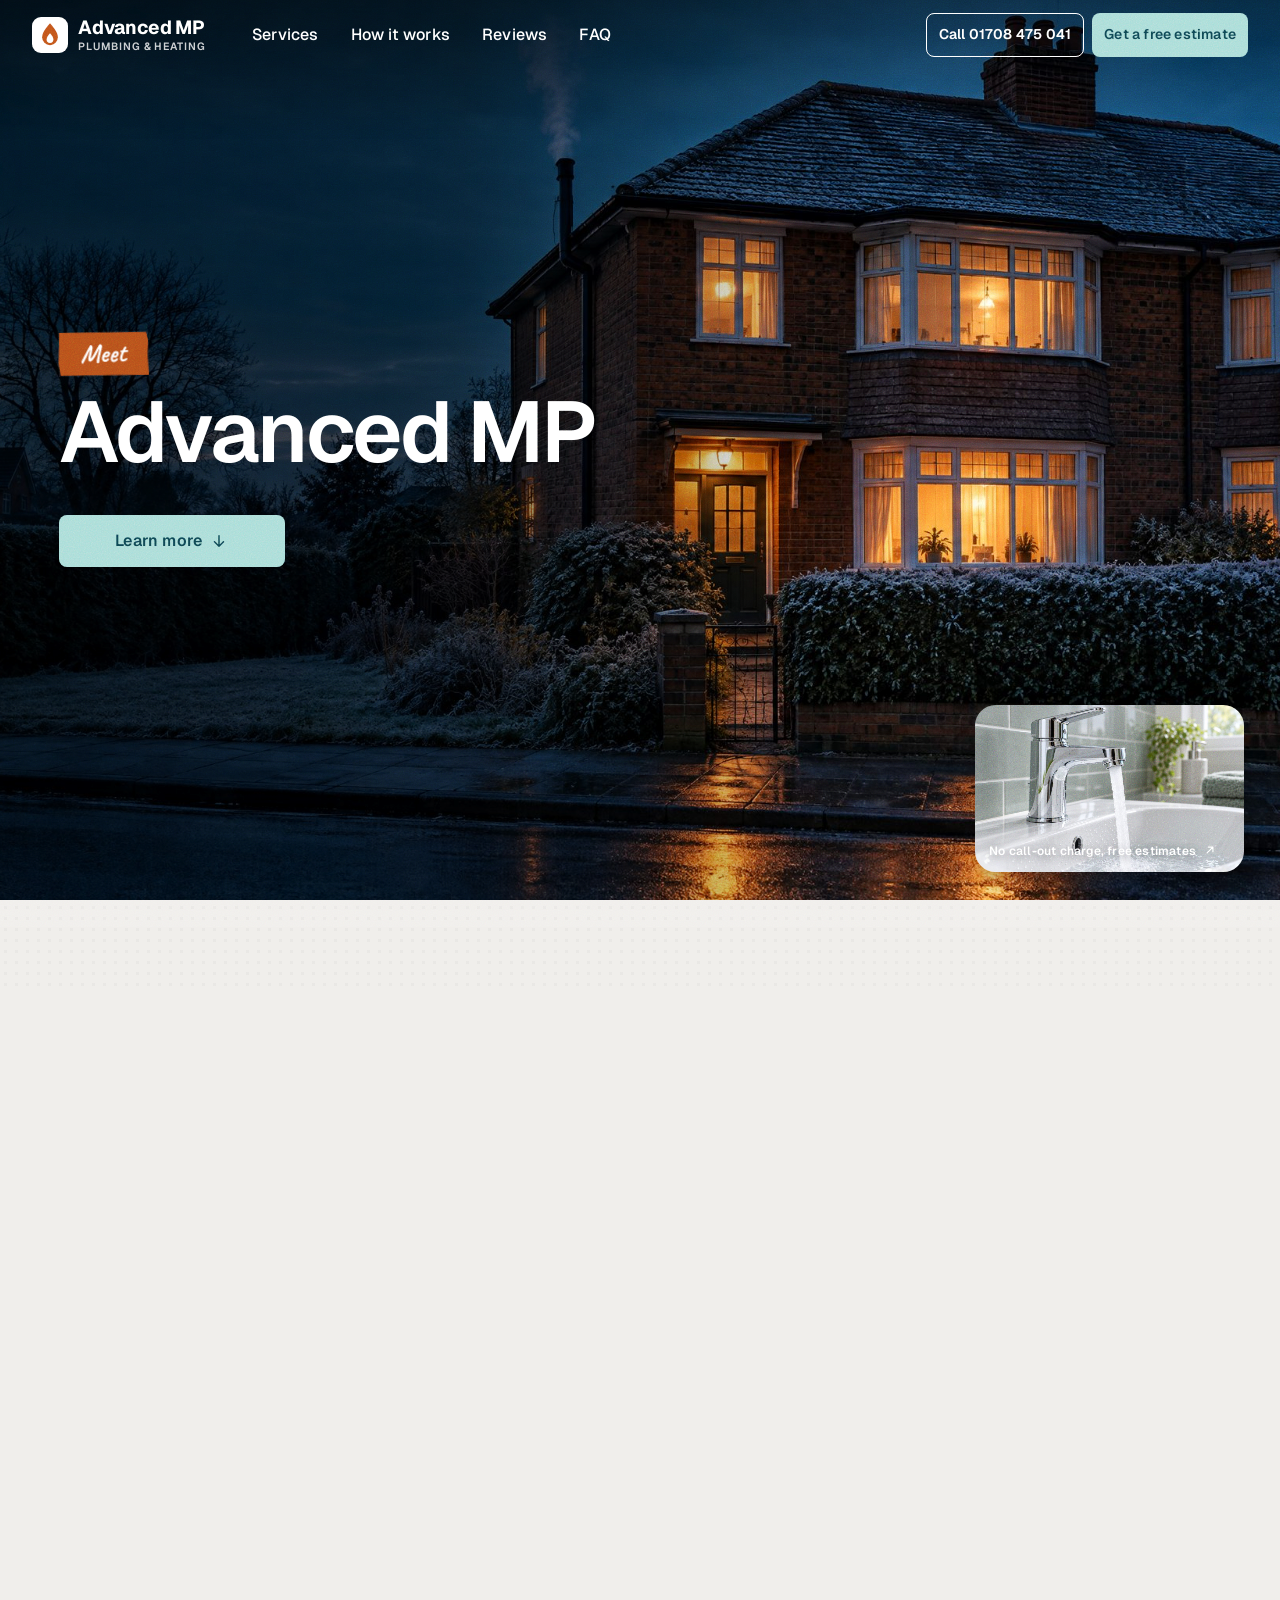
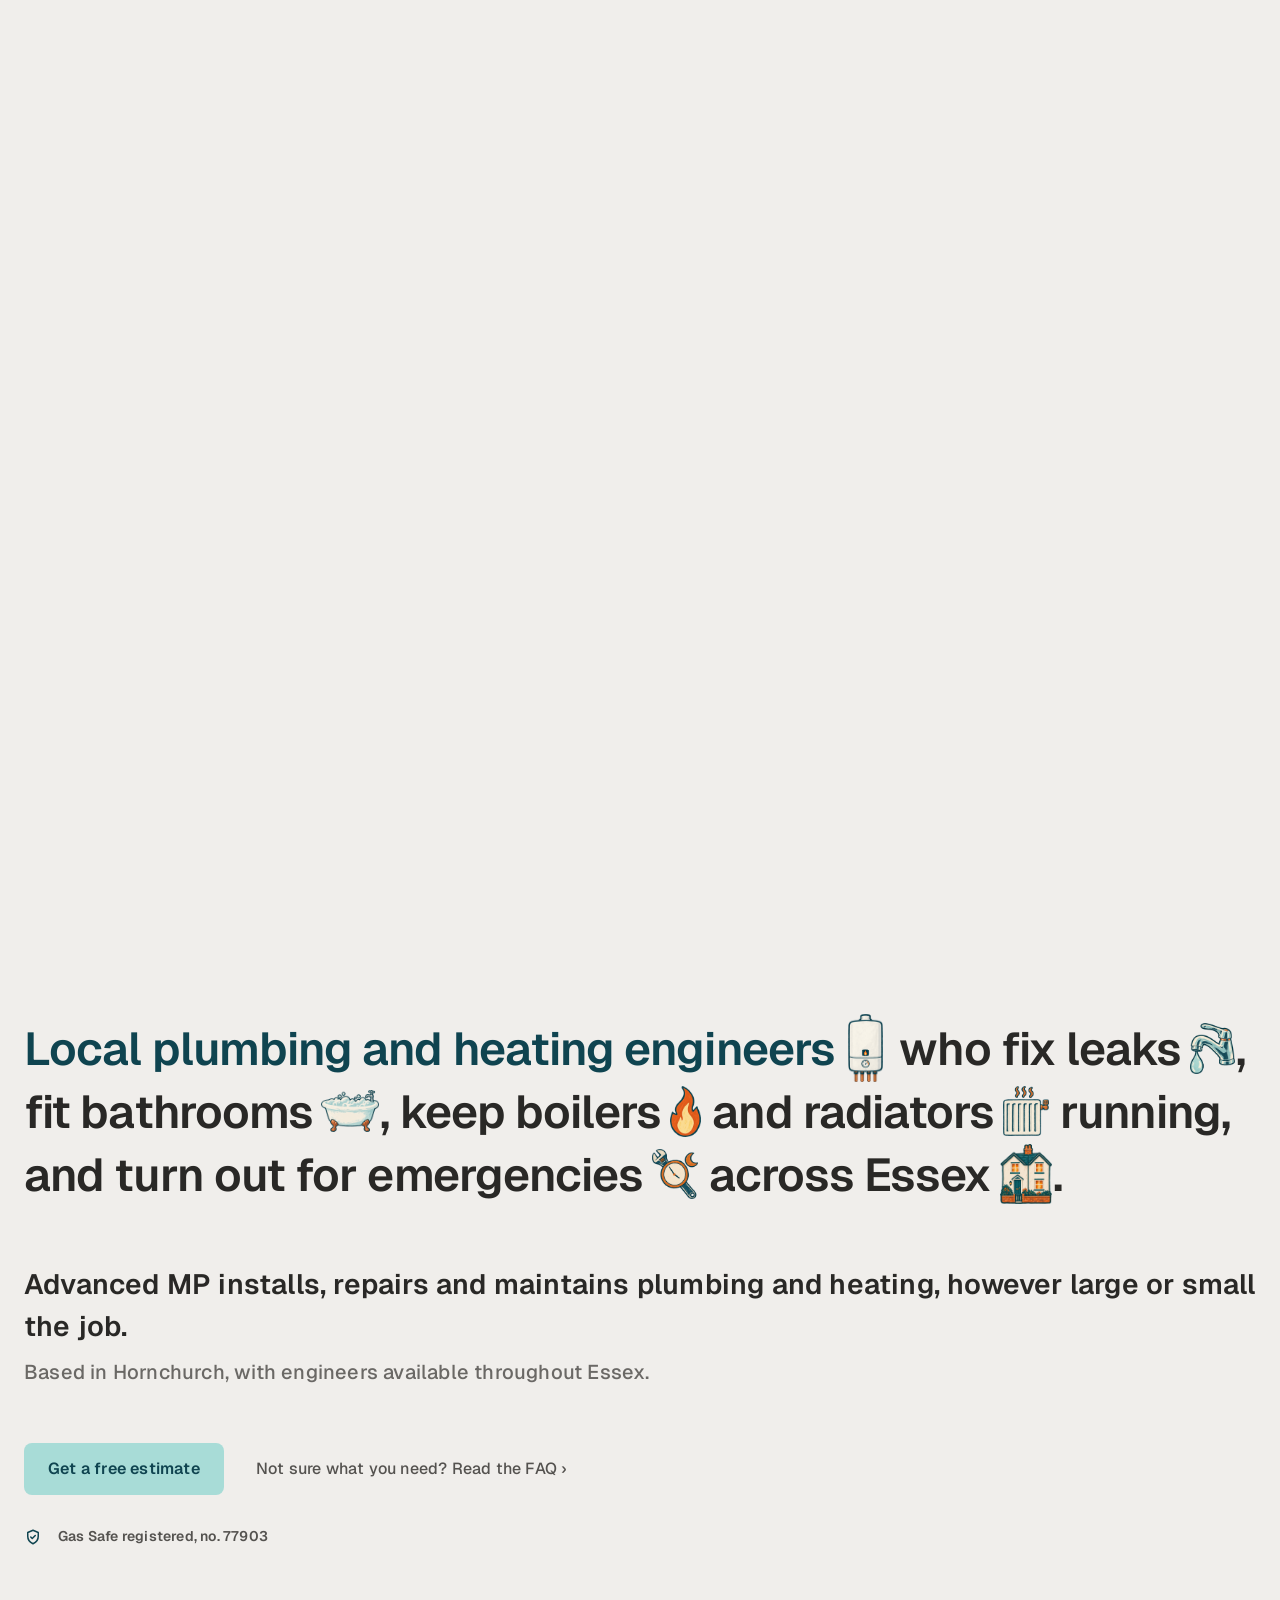
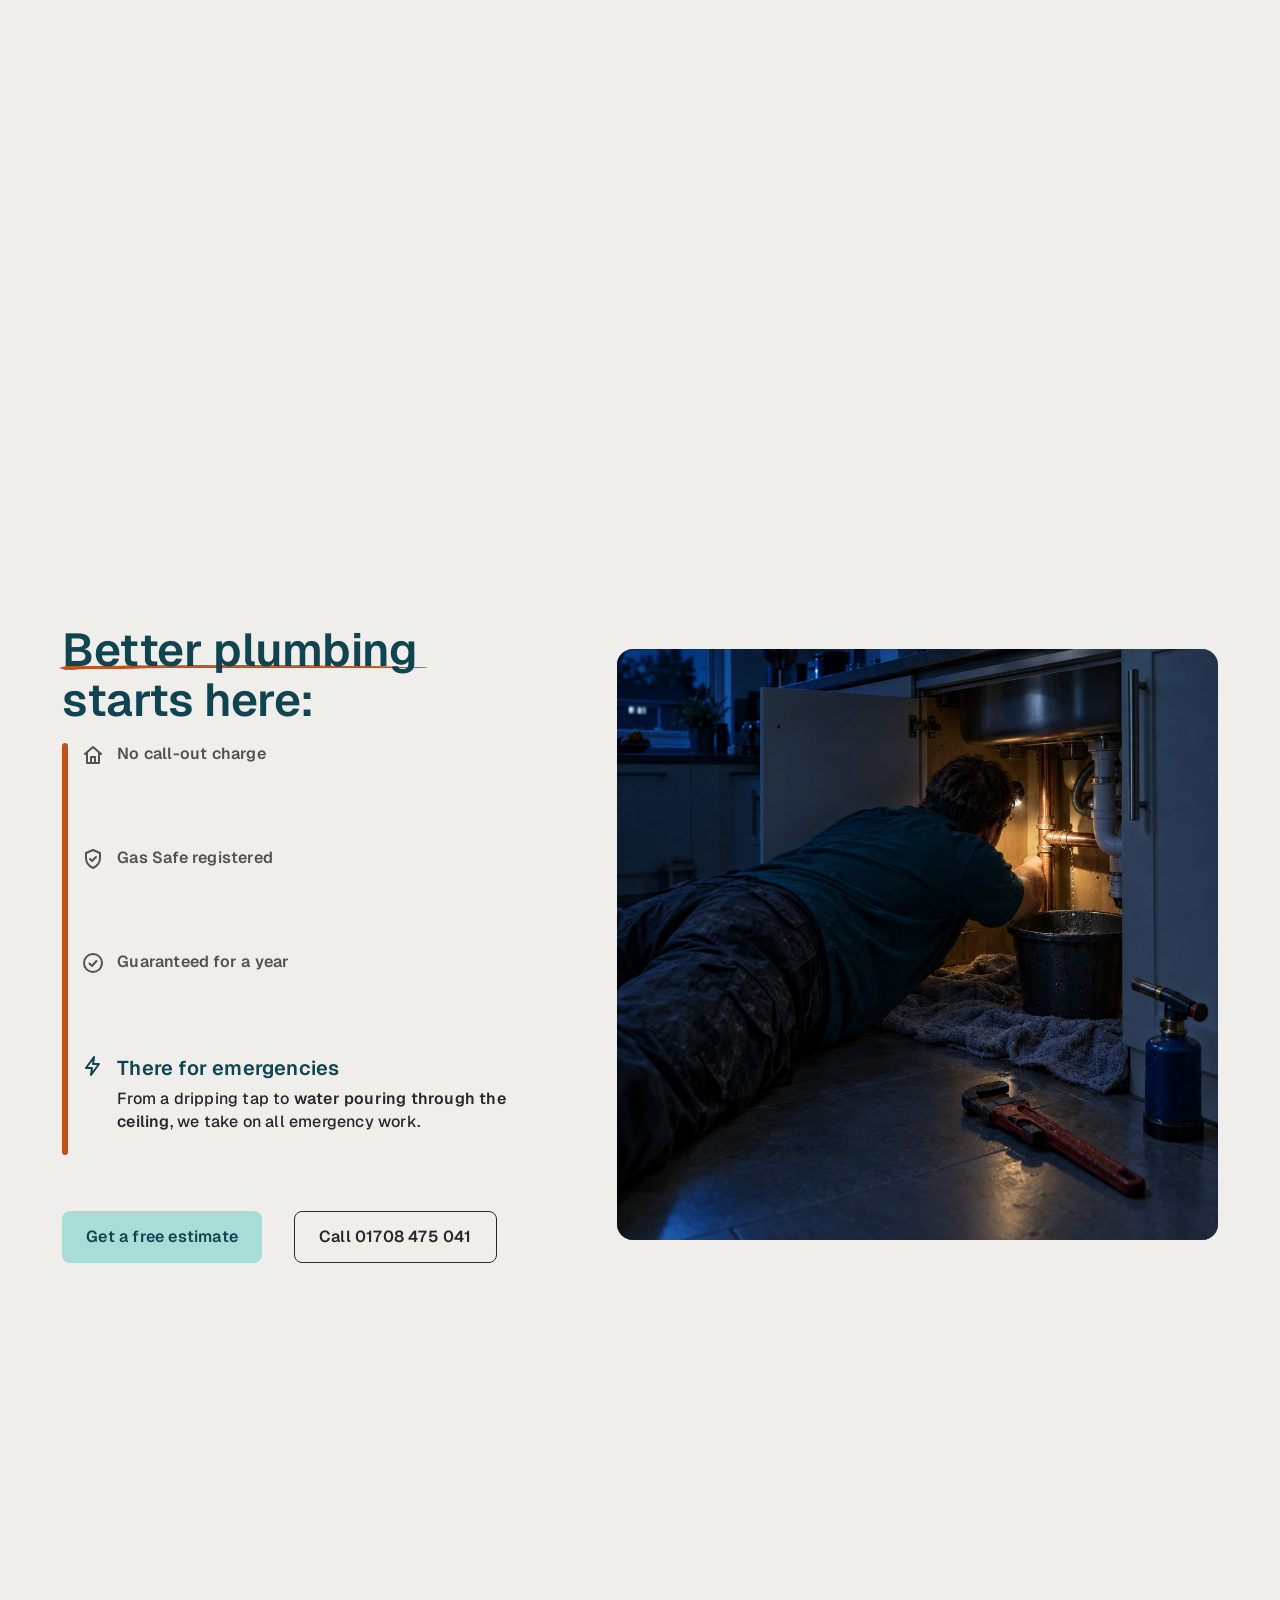
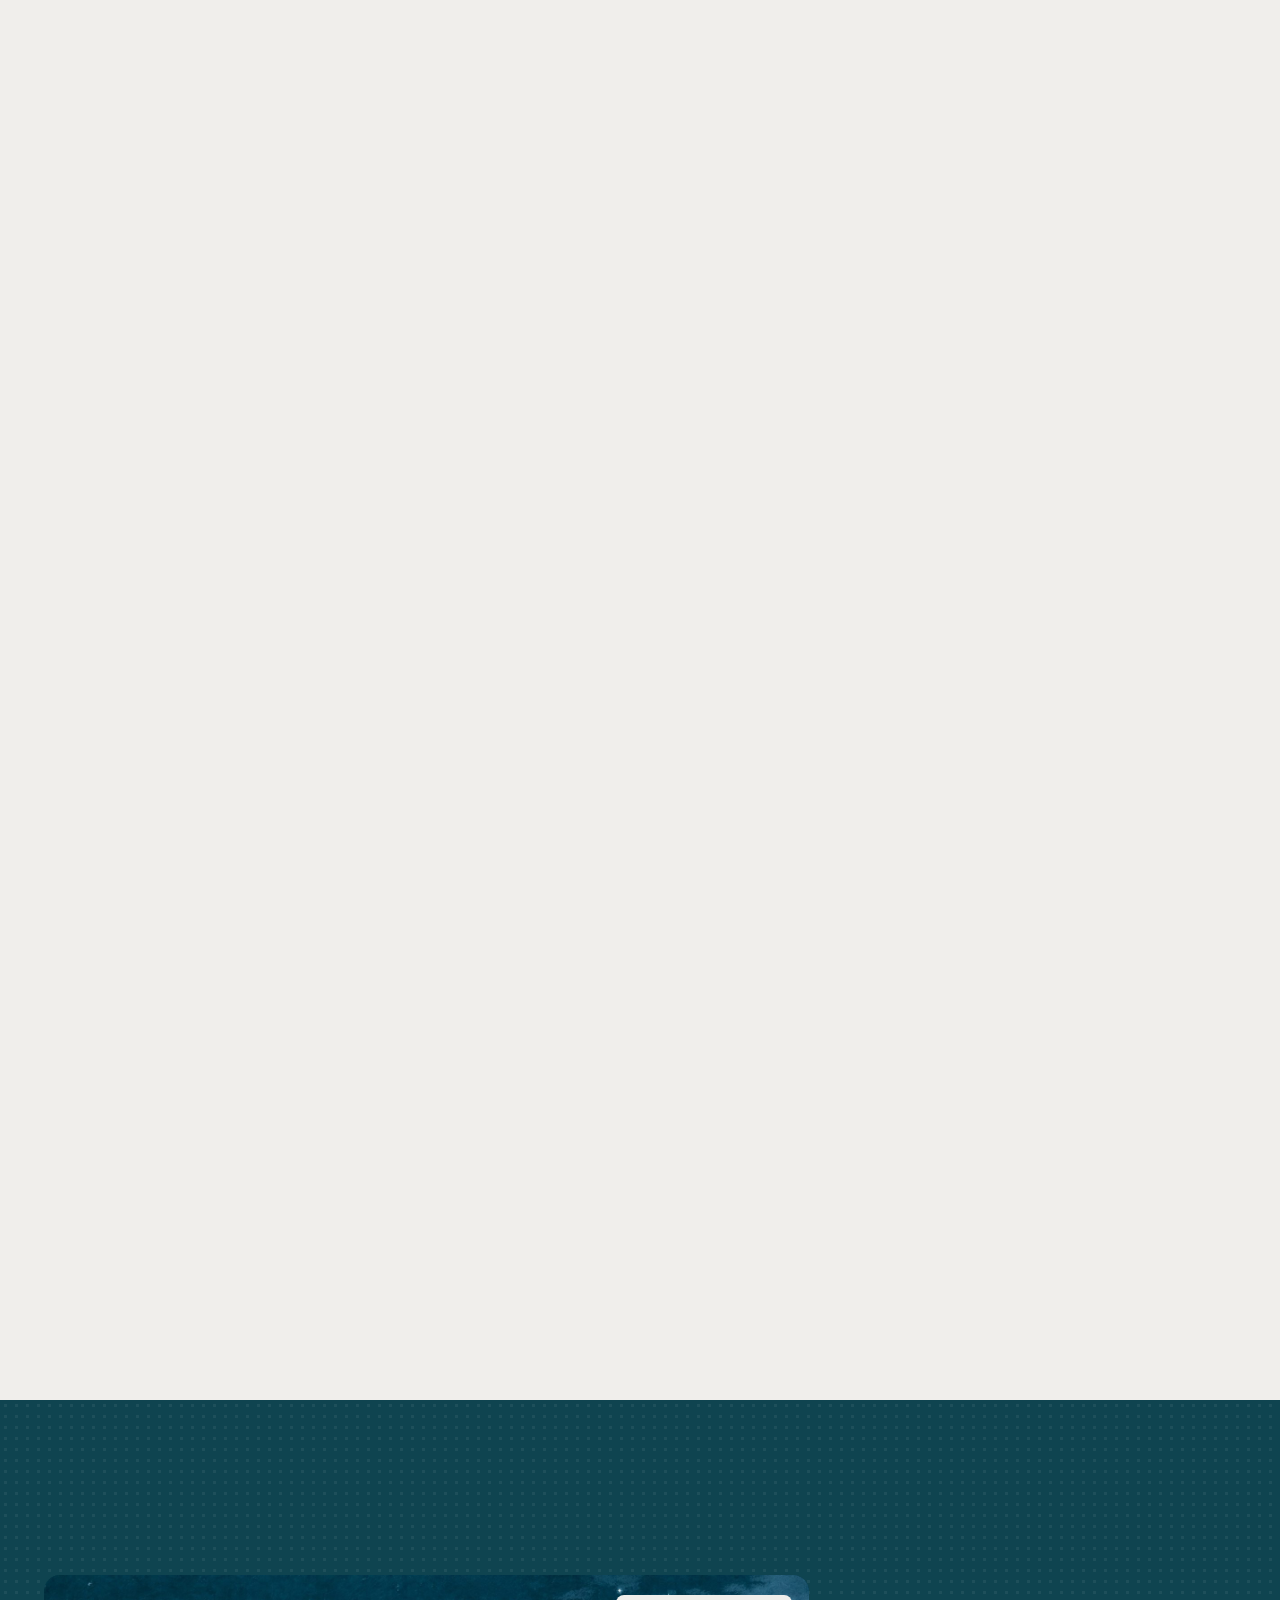
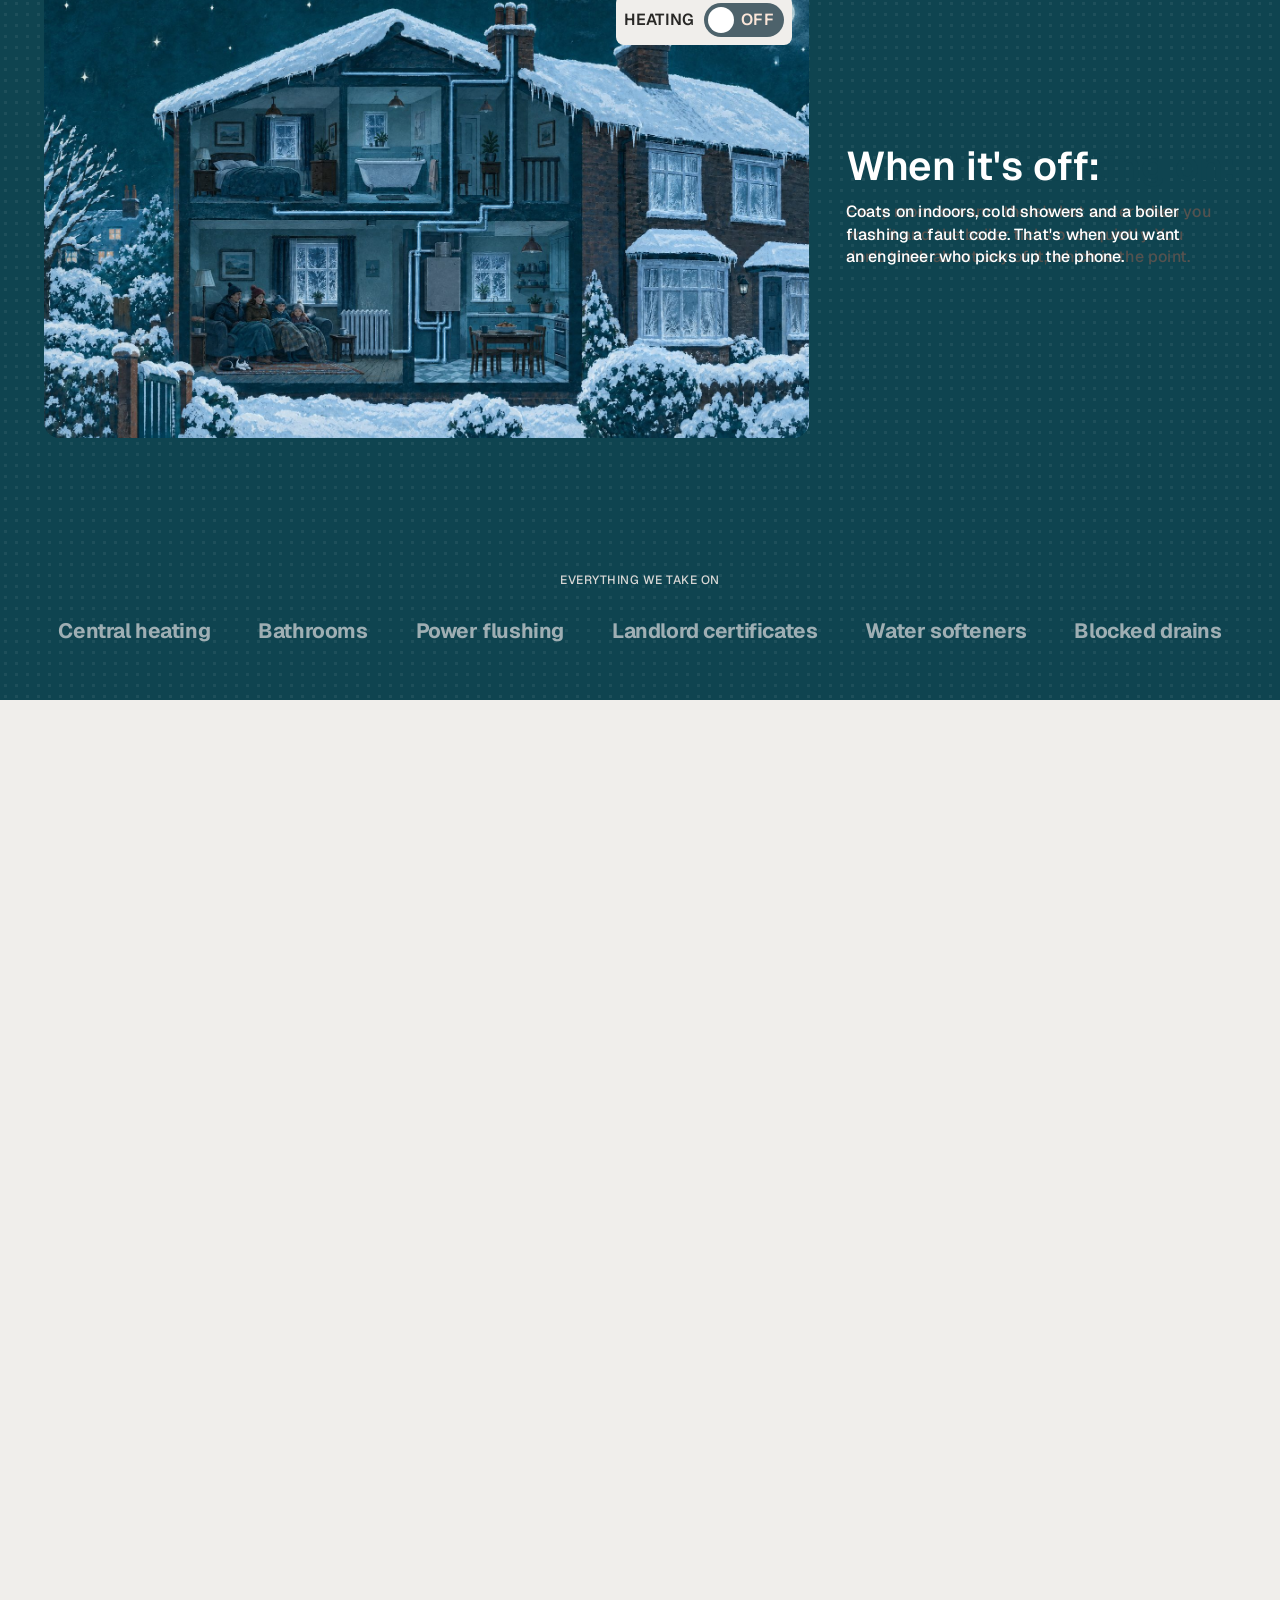
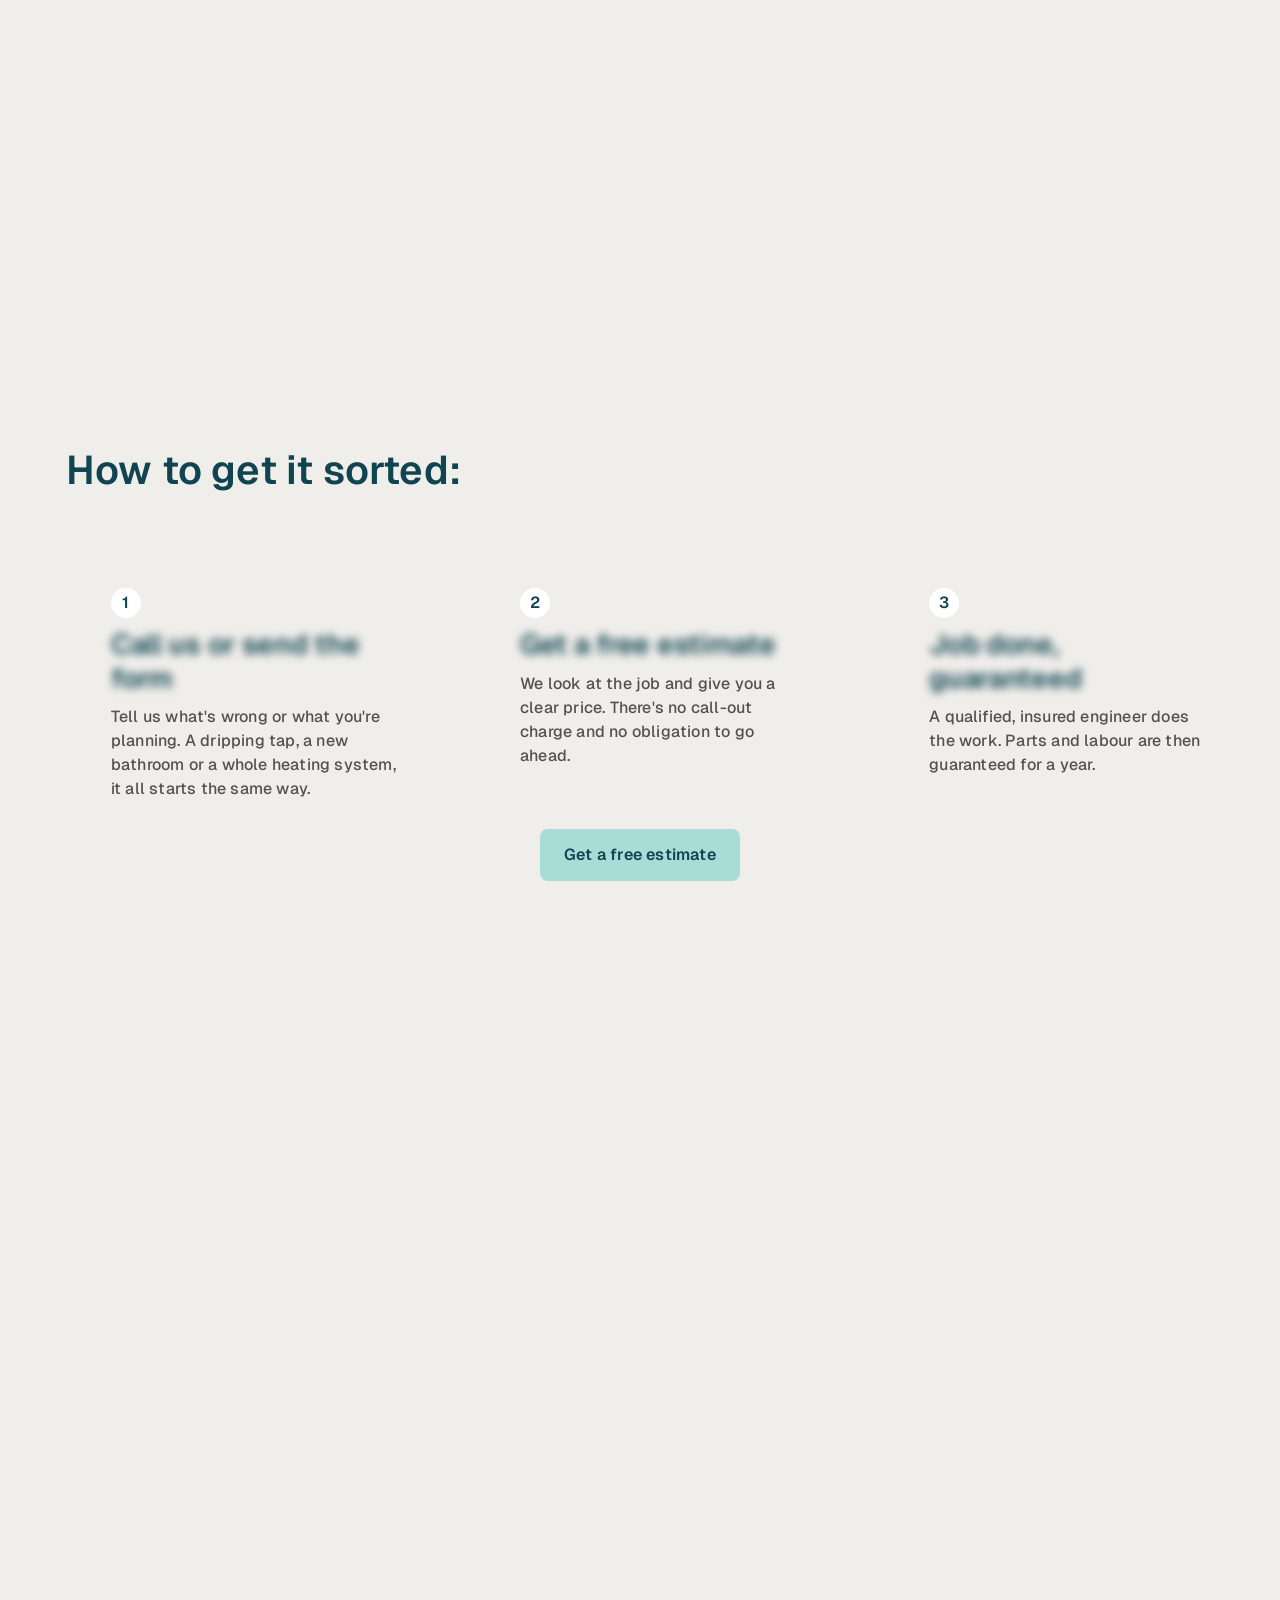
==== commit 2dcdcdc2: "Audit pass: AA contrast for copper and muted grey, switch role and focus ring, services row fits Co-" ====
--- a/index.html
+++ b/index.html
@@ -74,7 +74,7 @@
           <div class="mp-hero-scrim" aria-hidden="true"></div>
         </div>
         <div class="mp-hero-content">
-          <button class="tape mp-hero-tape" type="button" data-hero-egg aria-pressed="false" title="Winter evening, summer morning">Meet</button>
+          <button class="tape mp-hero-tape" type="button" data-hero-egg aria-pressed="false" aria-label="Meet: swap the winter evening photo for a summer morning" title="Winter evening, summer morning">Meet</button>
           <div class="mp-hero-title-mask">
             <h1 class="mp-hero-title">Advanced MP</h1>
           </div>
@@ -303,7 +303,7 @@
                 <img src="assets/img/witness-off.jpg" alt="The same house cold and dark, the family under blankets, frost on the windows and icicles on the gutter" width="1840" height="1035" loading="lazy">
               </div>
               <label class="mp-witness-toggle">
-                <input class="mp-witness-switch" type="checkbox" checked aria-label="Heating on">
+                <input class="mp-witness-switch" type="checkbox" role="switch" checked aria-label="Heating">
                 <span class="mp-witness-toggle-label">Heating</span>
                 <span class="mp-witness-track" aria-hidden="true">
                   <span class="mp-witness-word mp-witness-word-on">On</span>
--- a/styles.css
+++ b/styles.css
@@ -14,7 +14,7 @@
   /* neutrals */
   --grey-100: #292826;
   --grey-80: #54524f;
-  --grey-60: #7f7d7a;
+  --grey-60: #6a6865;
   --grey-40: #a9a8a7;
   --grey-20: #d8d7d5;
   --grey-5: #f0eeeb;
@@ -29,7 +29,7 @@
   --teal-20: #a8dcd7;
   --teal-5: #dcf0ee;
   --copper-90: #6b2a0c;
-  --copper-60: #c8571b;
+  --copper-60: #c0521a;
   --copper-40: #e8916a;
   --copper-5: #fbe6d9;
   --slate-60: #4d626b;
@@ -658,6 +658,8 @@
 }
 .mp-witness-toggle { position: absolute; top: 20px; right: 17px; display: flex; gap: 10px; align-items: center; padding: 8px; border-radius: var(--radius); background: var(--grey-5); cursor: pointer; }
 .mp-witness-switch { position: absolute; inset: 0; margin: 0; opacity: 0; cursor: pointer; }
+/* the checkbox itself is transparent, so the pill carries the keyboard focus ring */
+.mp-witness-toggle:has(.mp-witness-switch:focus-visible) { outline: 3px solid var(--copper-60); outline-offset: 2px; }
 .mp-witness-toggle:has(.mp-witness-switch:focus-visible) { outline: 2px solid var(--brand); outline-offset: 3px; }
 .mp-witness-toggle-label { font-size: var(--text-body-lg); font-weight: 600; line-height: 1.2; color: var(--ink); text-transform: uppercase; }
 .mp-witness-track { position: relative; width: 80px; height: 34px; border-radius: 17px; background: var(--copper-60); }
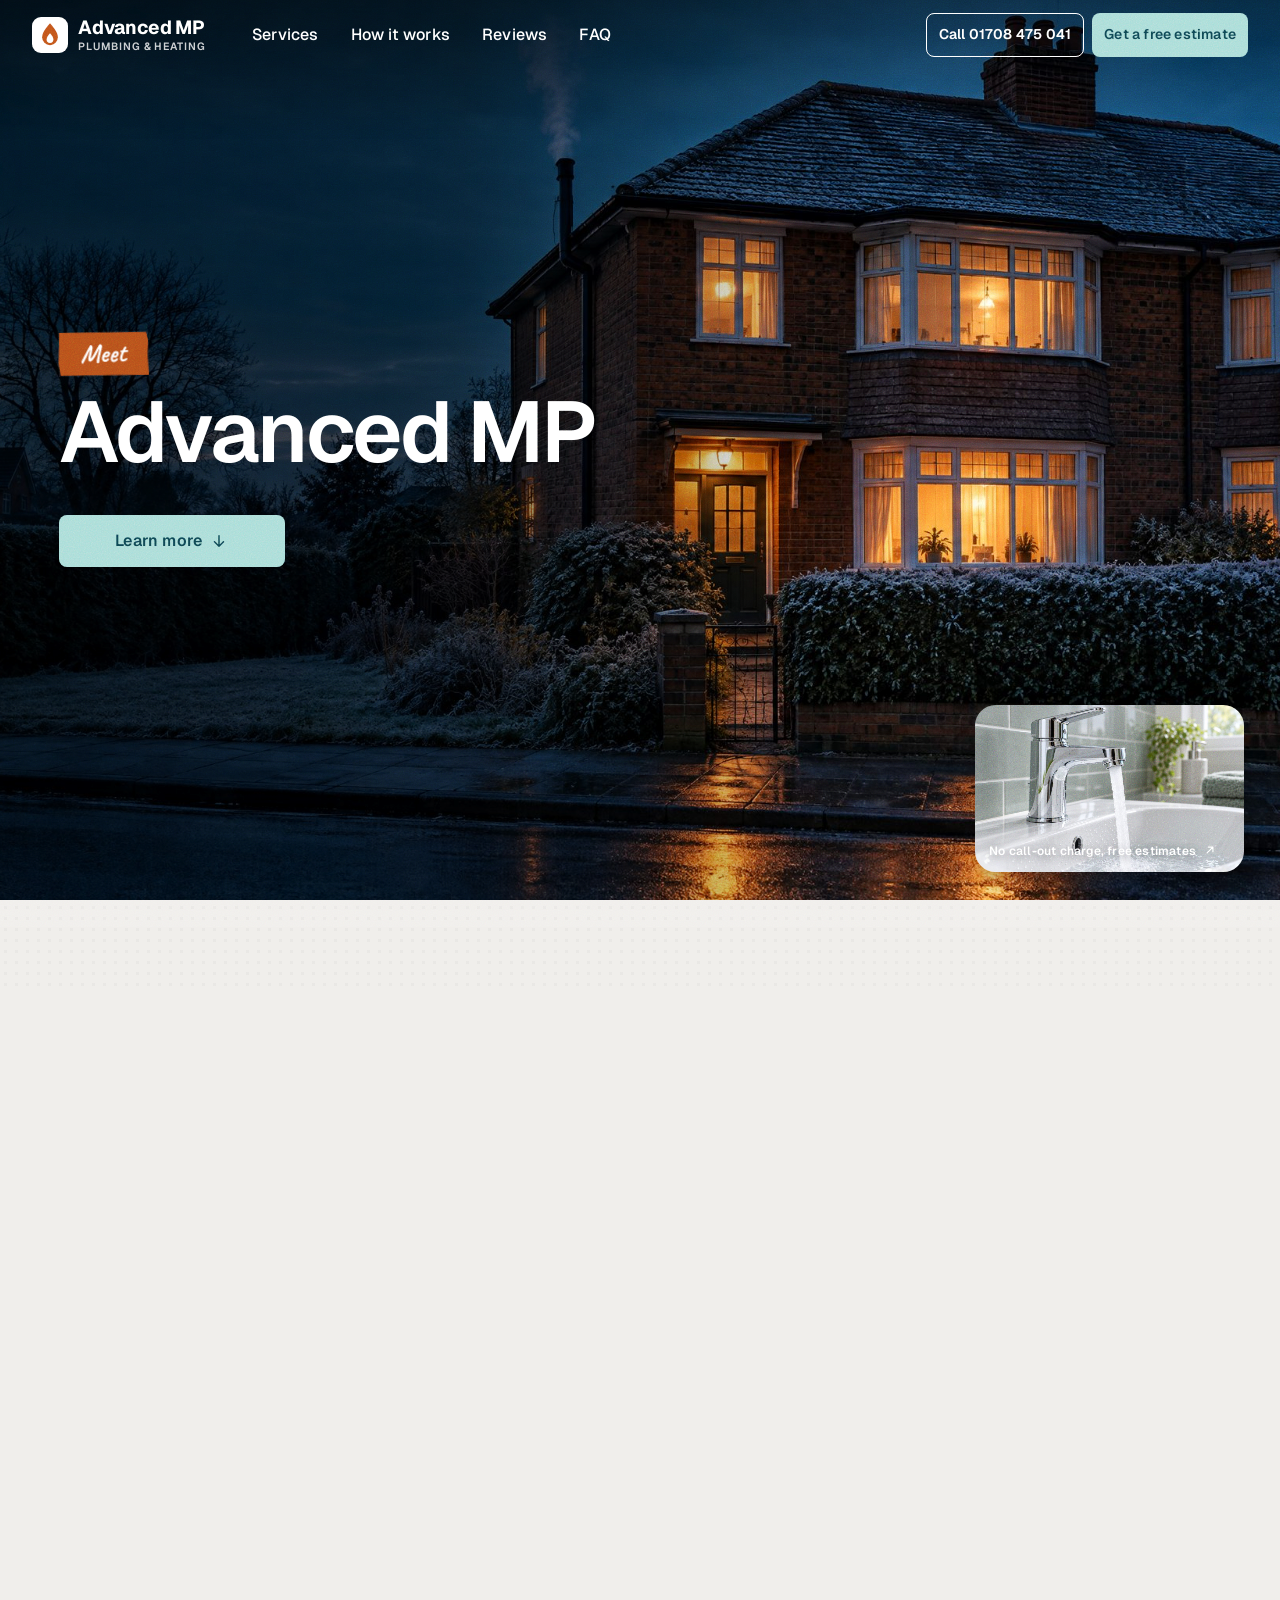
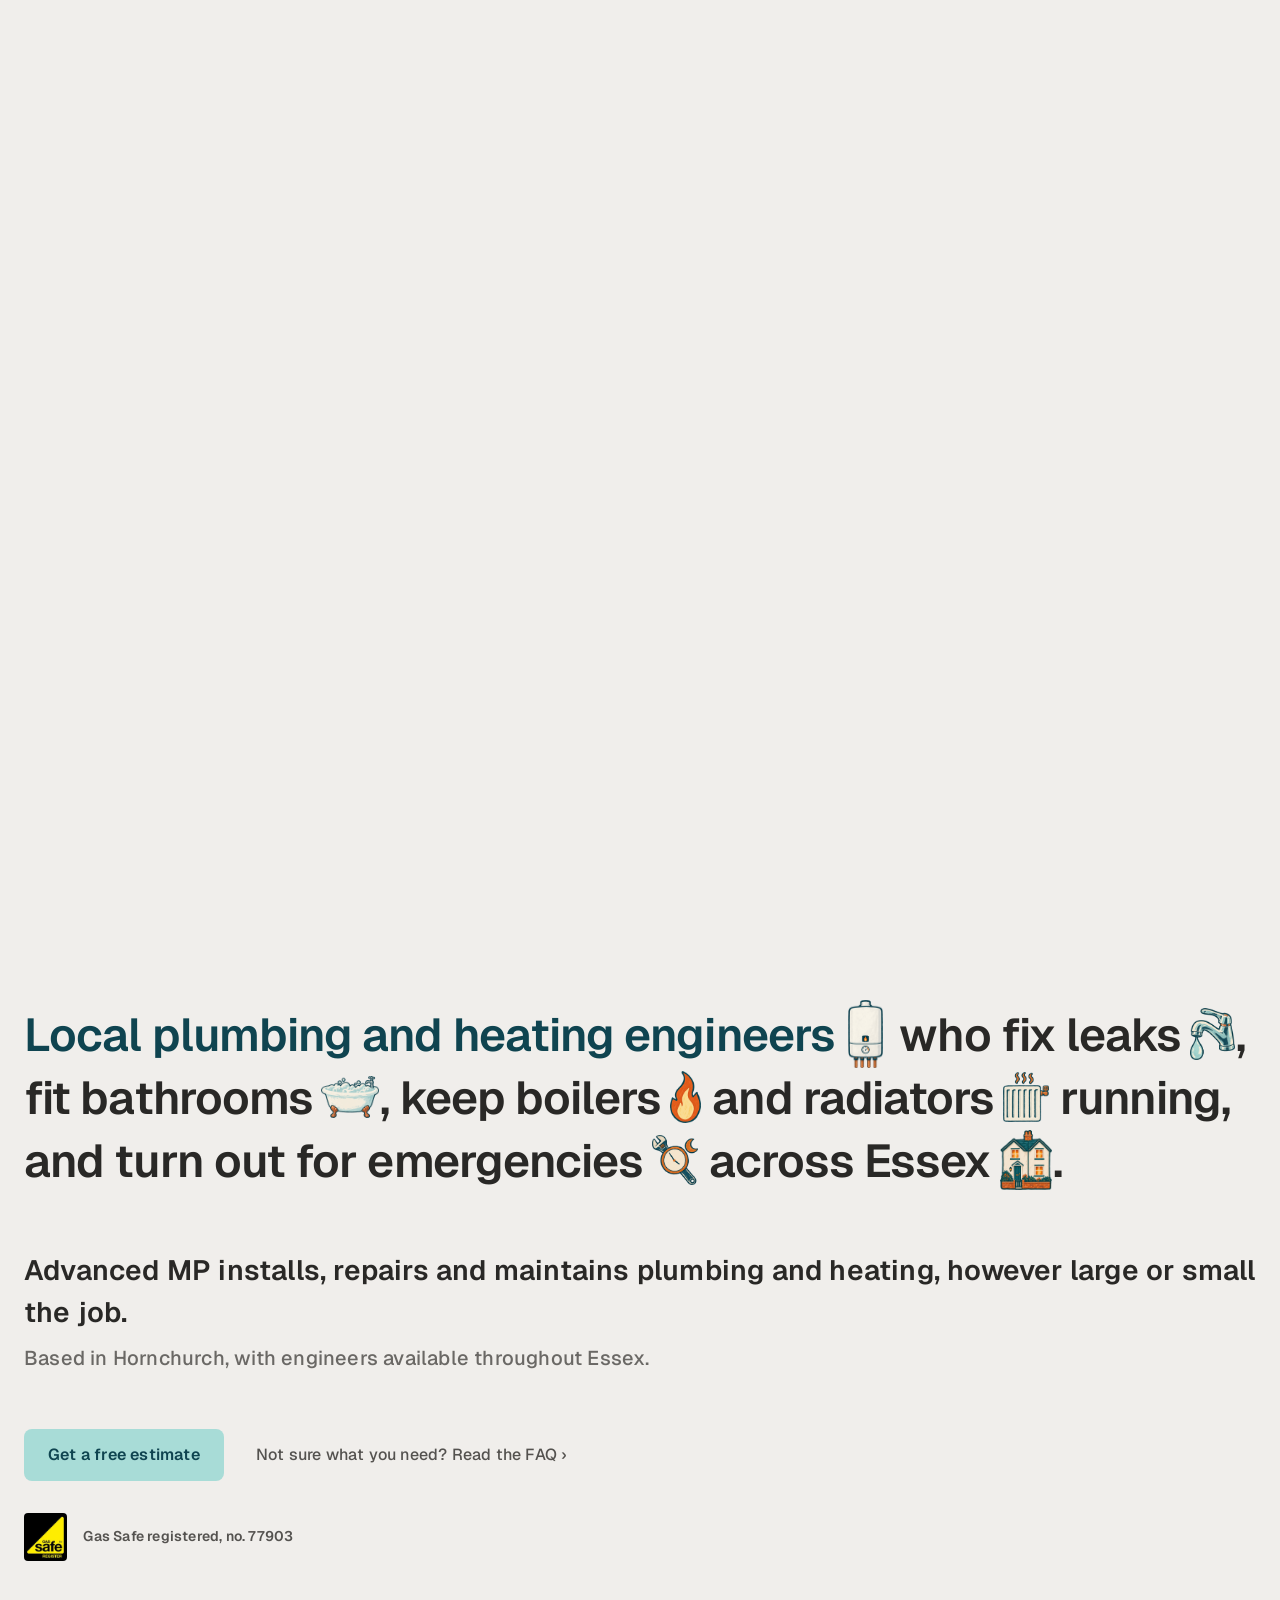
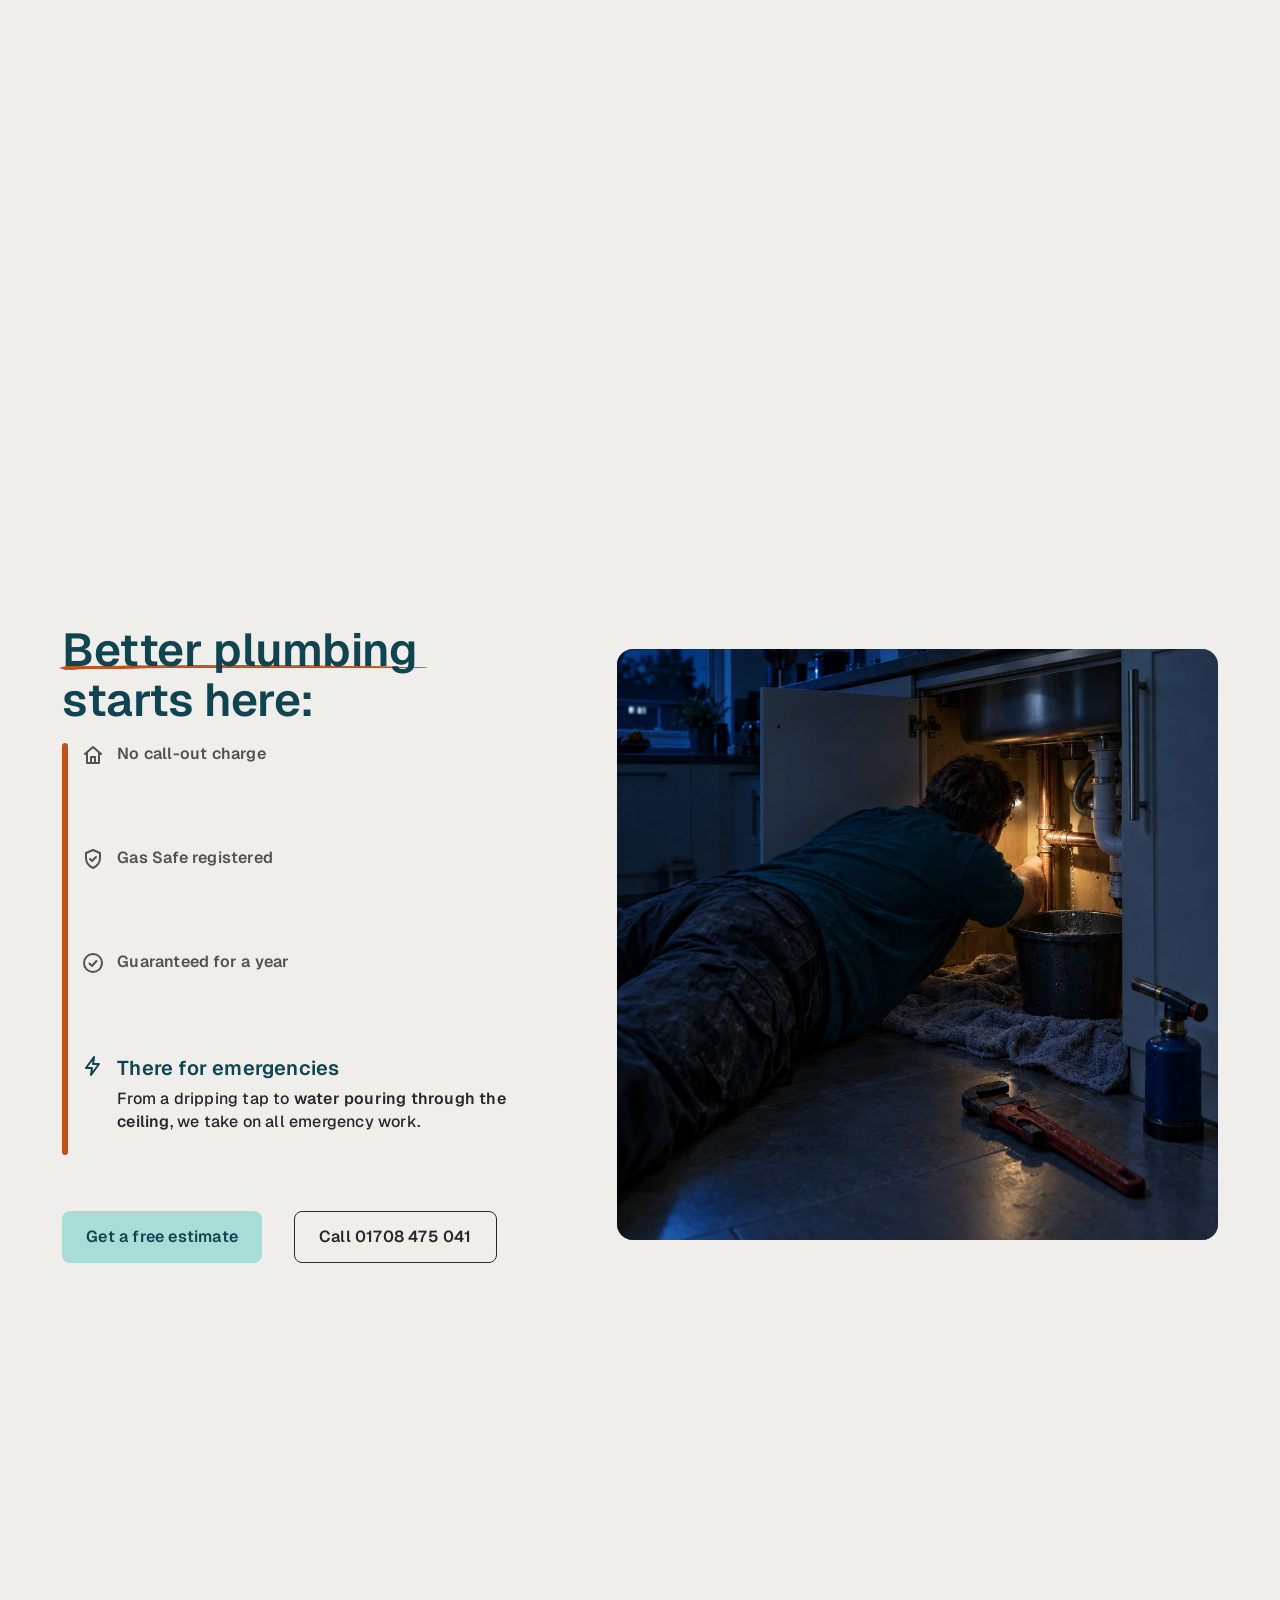
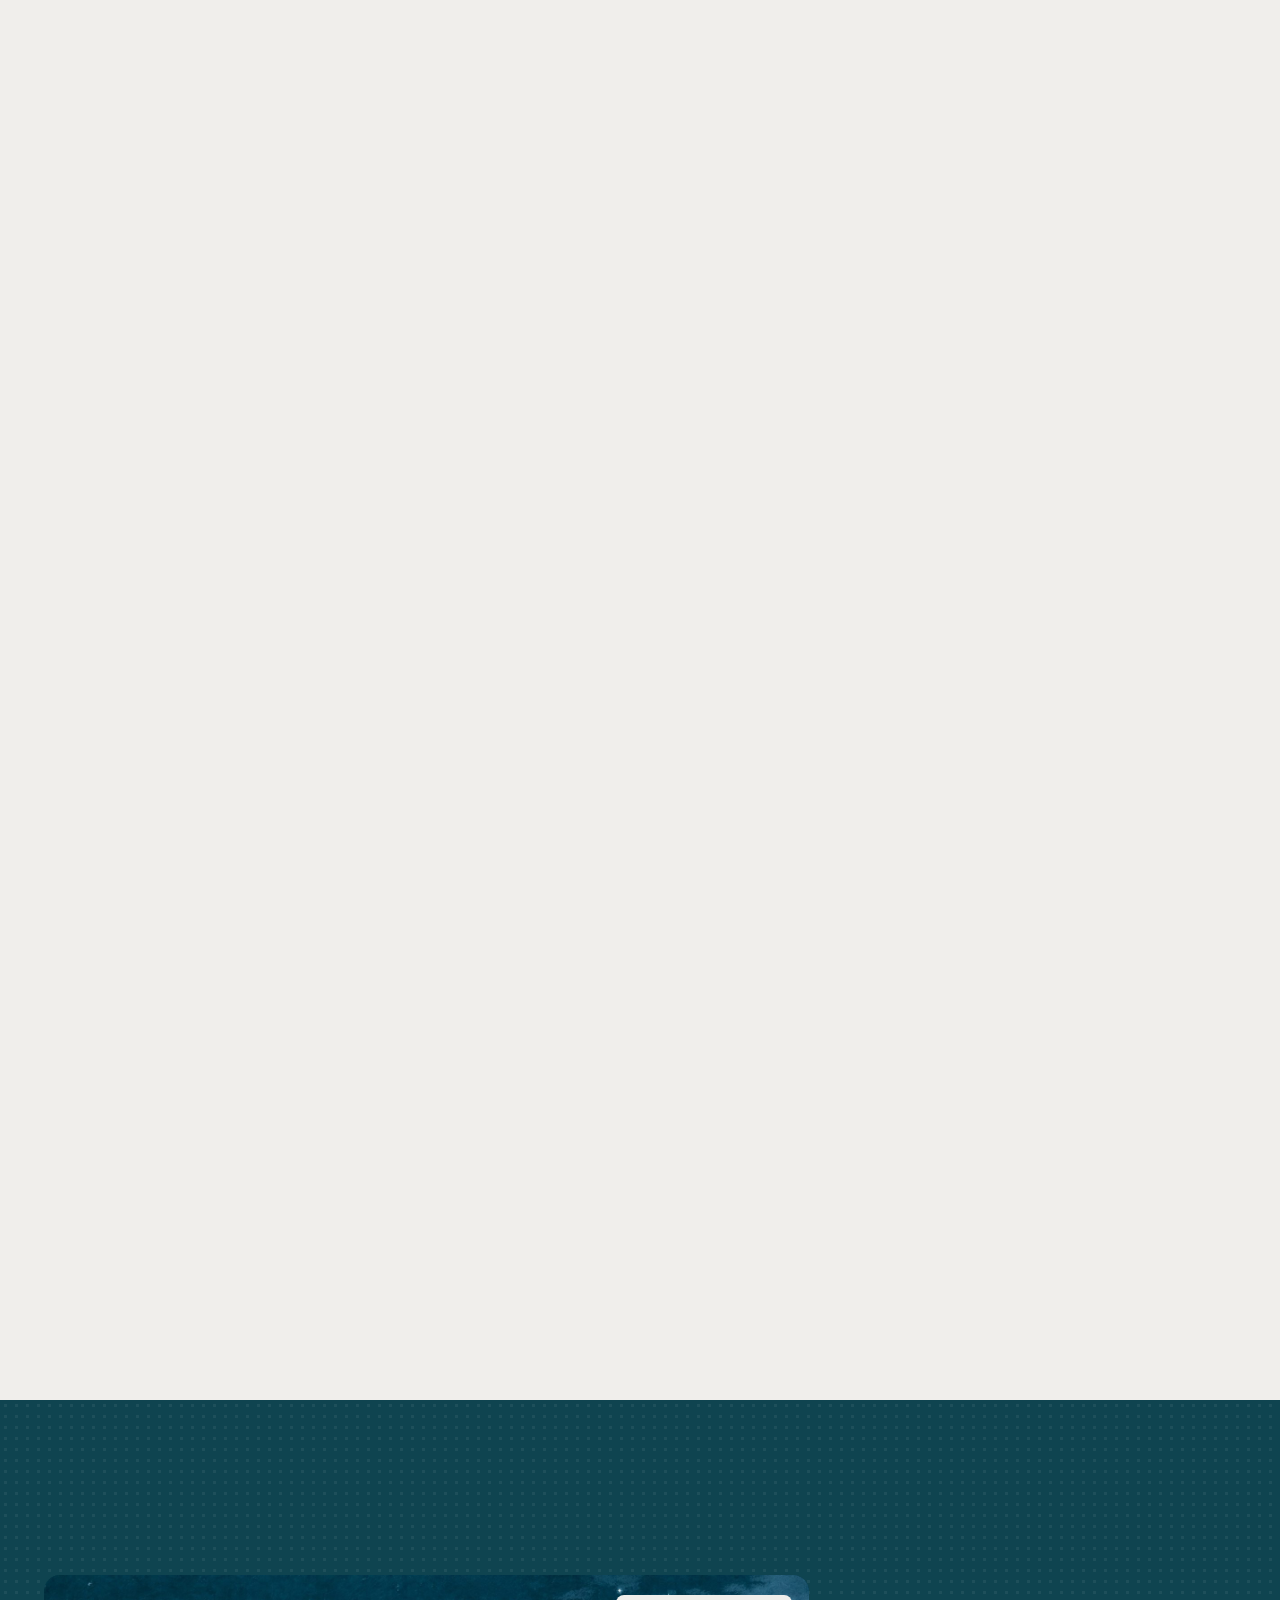
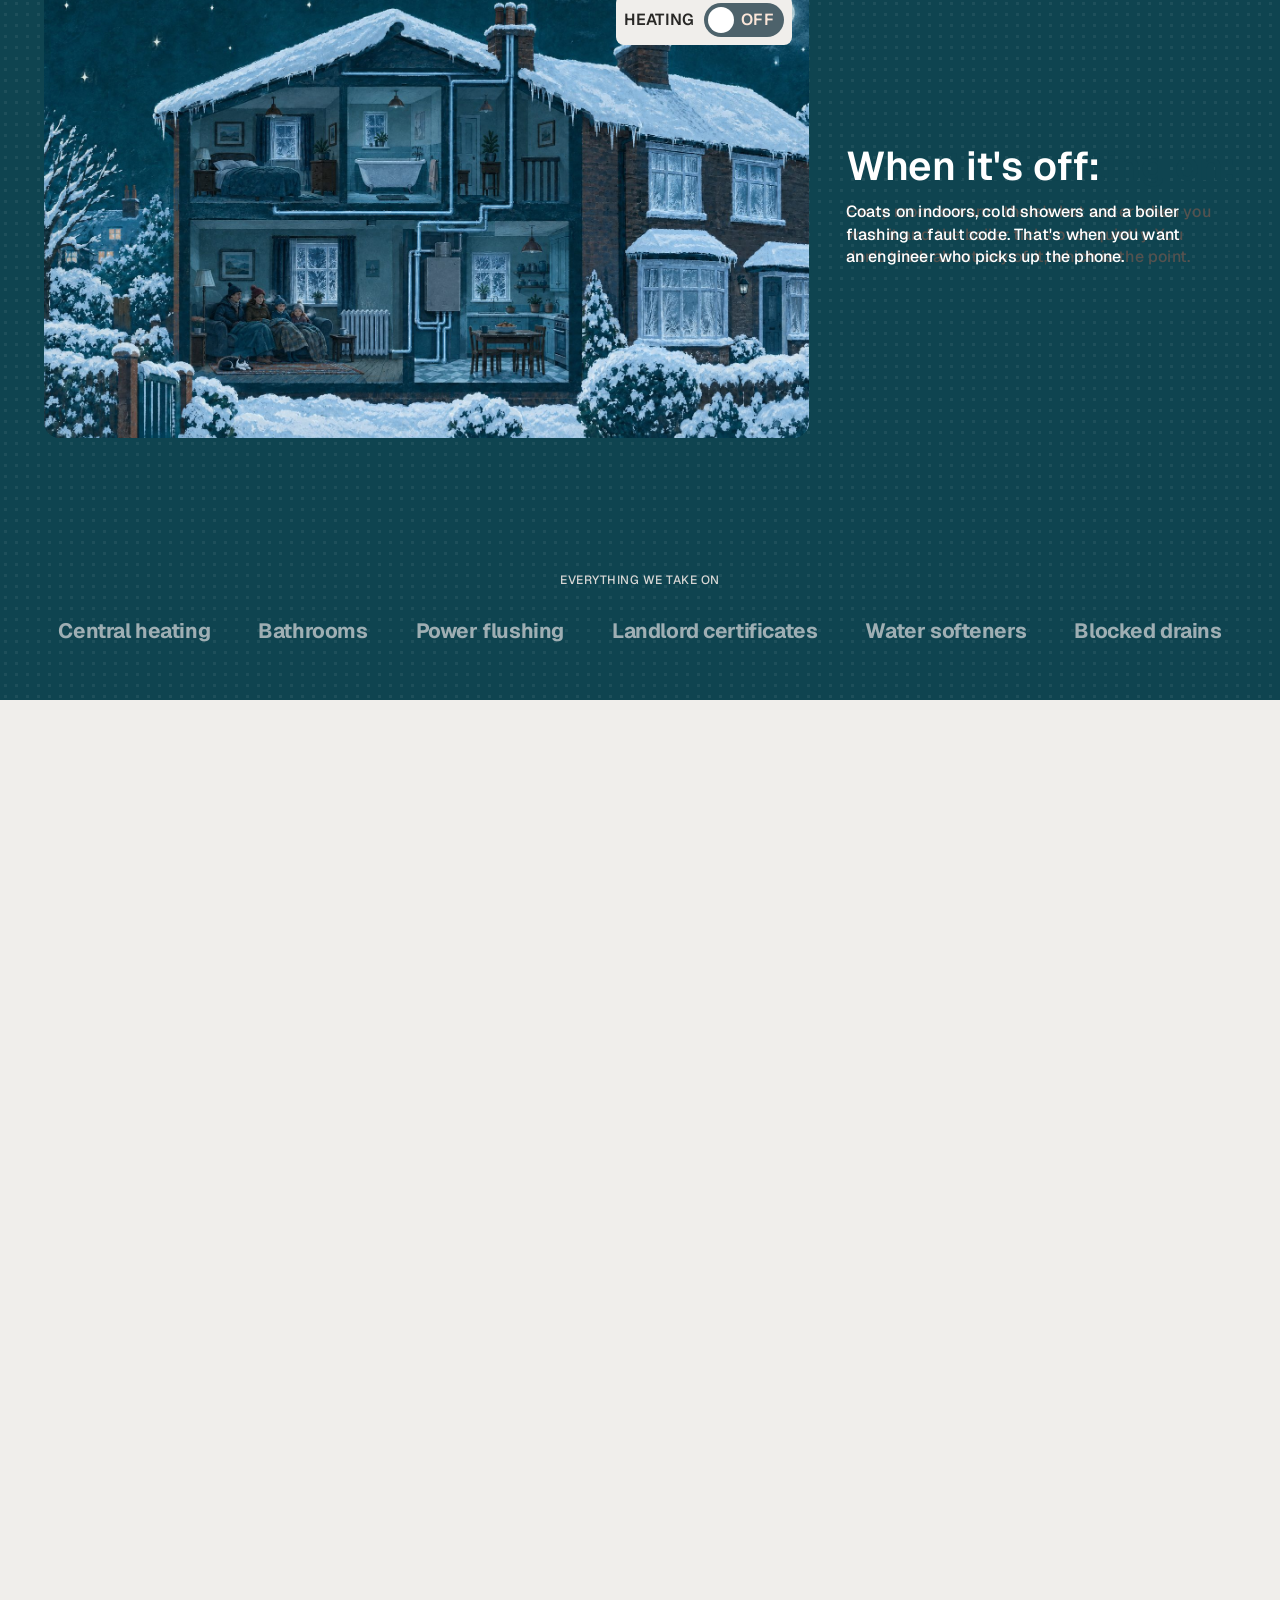
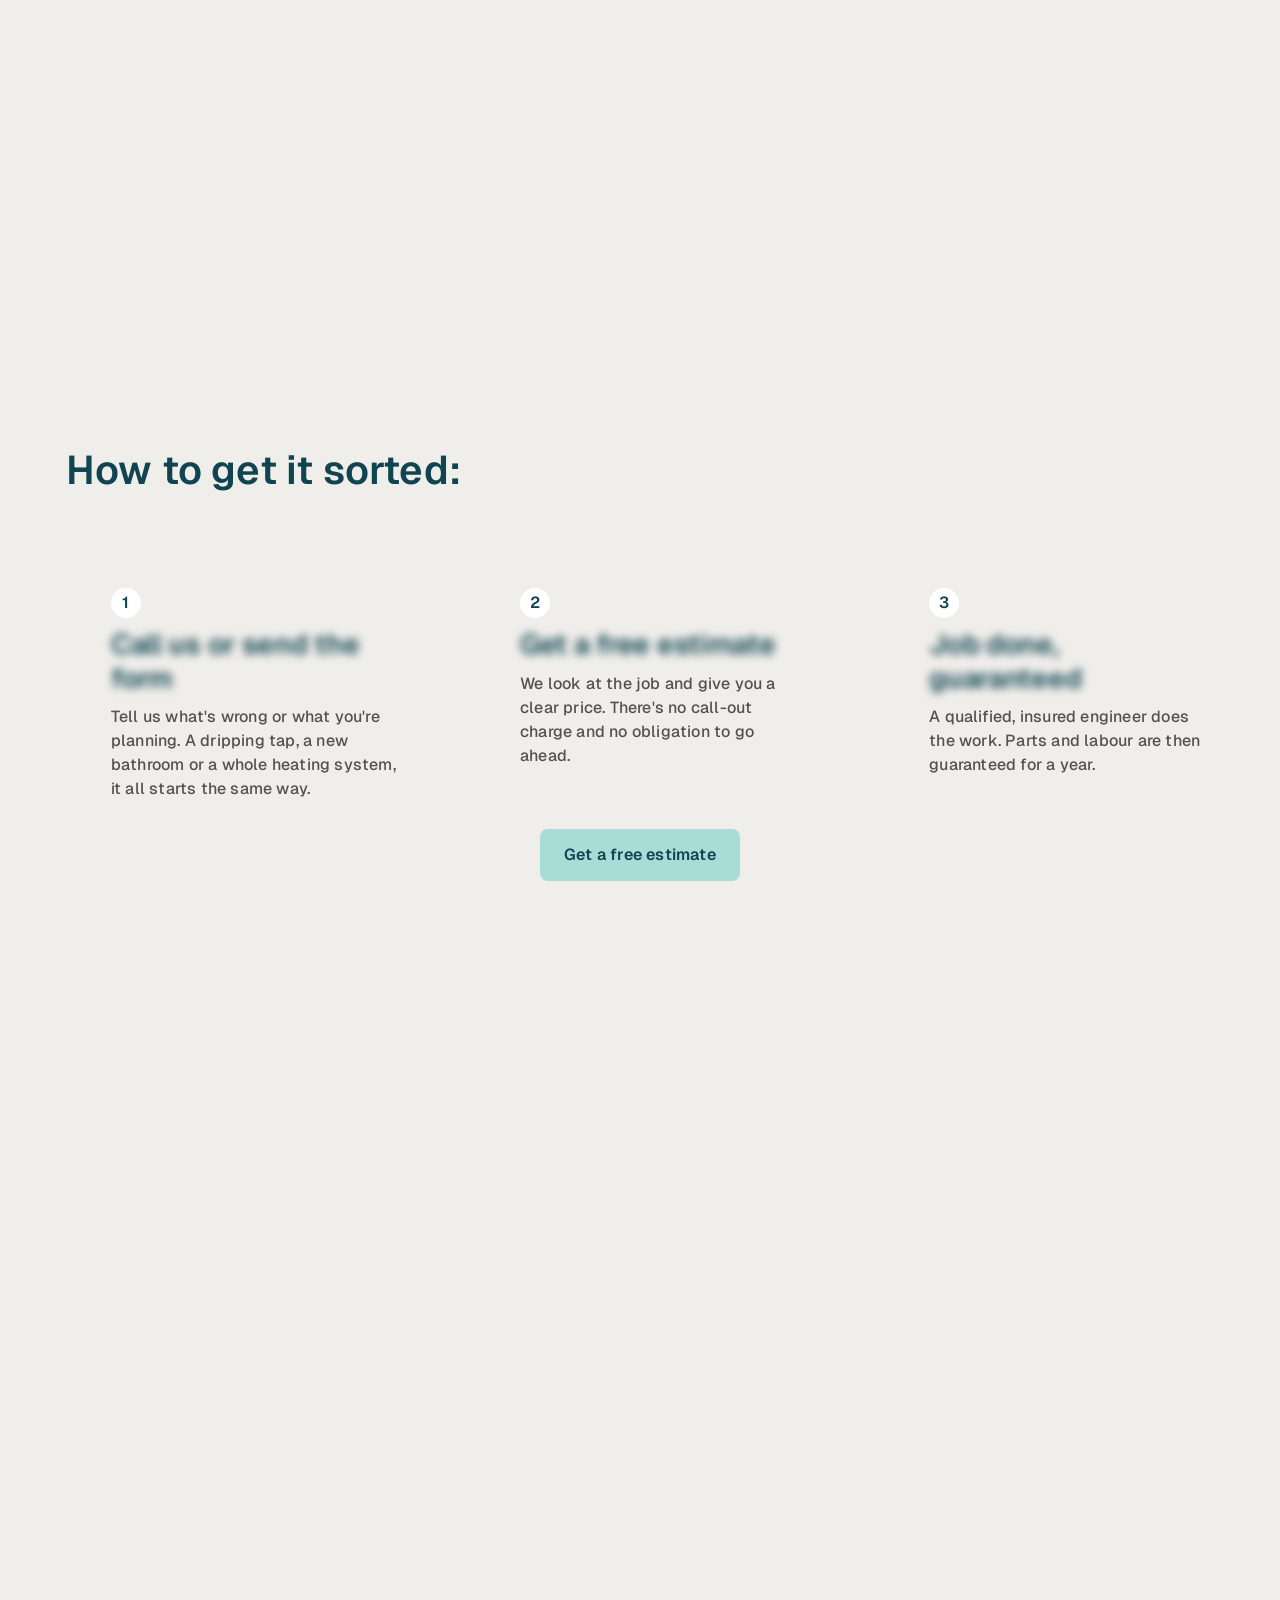
==== commit 24a2feae: "Add Gas Safe badge and a mobile call bar that steps aside for section CTAs Co-Authored-By: Claude Fa" ====
--- a/index.html
+++ b/index.html
@@ -223,7 +223,7 @@
             <a class="btn btn-primary btn-lg" href="#quote">Get a free estimate</a>
             <a class="mp-meet-more" href="#faq">Not sure what you need? Read the FAQ &rsaquo;</a>
             <p class="accred mp-meet-accred">
-              <svg viewBox="0 0 24 24" fill="none" stroke="currentColor" stroke-width="2" stroke-linecap="round" stroke-linejoin="round" aria-hidden="true"><path d="M12 3l7 3v5c0 4.5-3 8.2-7 10-4-1.800-7-5.500-7-10V6l7-3z"/><path d="M9 12l2 2 4-4"/></svg>
+              <span class="accred-logos"><img src="assets/img/gas-safe.jpg" alt="Gas Safe Register" width="213" height="236"></span>
               <span>Gas Safe registered, no. 77903</span>
             </p>
           </div>
@@ -411,7 +411,7 @@
     <section class="mp-crew" data-scrub="travel" aria-label="The team">
       <div class="mp-crew-screen">
         <h2 class="mp-crew-head">Work by engineers with <span class="mp-crew-mark">over 27 years<span class="stroke mp-sw"><img src="assets/img/brush.png" alt="" width="1231" height="60"></span></span> on the tools.</h2>
-        <p class="mp-crew-sub mp-sw">Fully qualified, insured, vetted and polite. Gas Safe registered.</p>
+        <p class="mp-crew-sub mp-sw"><img class="mp-crew-badge" src="assets/img/gas-safe.jpg" alt="Gas Safe Register" width="213" height="236" loading="lazy"><span>Fully qualified, insured, vetted and polite. Gas Safe registered, no. 77903.</span></p>
         <div class="mp-crew-stage" aria-hidden="true">
           <div class="mp-crew-collage">
             <div class="mp-crew-piece mp-crew-photo-a mp-sw"><div class="mp-crew-art"><img src="assets/img/crew-tools.jpg" alt="" loading="lazy"></div></div>
@@ -694,6 +694,15 @@
 
   </div>
 
+  <!-- ================= Call bar: fills the gaps where no section CTA is on screen ================= -->
+  <div class="mp-callbar" role="region" aria-label="Contact Advanced MP">
+    <a class="btn btn-primary btn-lg" href="tel:+441708475041">
+      <svg viewBox="0 0 24 24" fill="none" stroke="currentColor" stroke-width="2" stroke-linecap="round" stroke-linejoin="round" aria-hidden="true"><path d="M5 4h4l2 5-2.500 1.500a11 11 0 0 0 5 5L15 13l5 2v4a2 2 0 0 1-2 2A16 16 0 0 1 3 6a2 2 0 0 1 2-2z"/></svg>
+      Call 01708 475 041
+    </a>
+    <a class="btn btn-ghost btn-lg" href="#quote">Free estimate</a>
+  </div>
+
   <!-- chapter rail -->
   <div class="mp-rail" aria-hidden="true" style="--rail-exit: 11.05">
     <span class="mp-rail-slot" style="--i:0"><span class="mp-rail-pill"></span></span>
@@ -722,6 +731,7 @@
           <span class="mp-logo-word"><strong>Advanced MP</strong><span>Plumbing &amp; Heating</span></span>
         </span>
         <p>Plumbing and heating engineers based in Hornchurch, working in homes throughout Essex.</p>
+        <p class="mp-footer-badge"><img src="assets/img/gas-safe.jpg" alt="Gas Safe Register" width="213" height="236" loading="lazy"><span>Registered no. 77903</span></p>
       </div>
       <div>
         <h4>Site</h4>
--- a/styles.css
+++ b/styles.css
@@ -179,9 +179,9 @@
 }
 .accred svg { flex: none; width: 18px; height: 18px; color: var(--brand); }
 .accred-logos { display: inline-flex; align-items: center; gap: 14px; flex: none; }
-.accred-logos img { display: block; width: auto; height: 32px; }
+.accred-logos img { display: block; width: auto; height: 48px; border-radius: var(--radius-sm); }
 .mp-meet-accred { flex-basis: 100%; margin: 0; flex-wrap: wrap; gap: 8px 16px; }
-@media (max-width: 767.9px) { .accred-logos img { height: 28px; } }
+@media (max-width: 767.9px) { .accred-logos img { height: 44px; } }
 @media (min-width: 768px) { .mp-meet-cta { flex-wrap: wrap; row-gap: 20px; } }
 .mp-crew-sub {
   position: relative; z-index: 2; max-width: 342px; margin-top: 14px;
@@ -190,6 +190,10 @@
 }
 @media (min-width: 768px) { .mp-crew-sub { max-width: 476px; } }
 .mp-x .mp-crew-sub { opacity: var(--w); transform: translateY(calc((1 - var(--wo)) * 14px)); }
+.mp-crew-sub:has(.mp-crew-badge) { display: flex; align-items: center; gap: 14px; }
+.mp-crew-badge { flex: none; width: auto; height: 52px; border-radius: var(--radius-sm); }
+.mp-footer-badge { display: flex; align-items: center; gap: 12px; }
+.mp-footer-badge img { flex: none; width: auto; height: 56px; border-radius: var(--radius-sm); }
 .mp-footer-accred { color: color-mix(in srgb, var(--white) 80%, transparent); font-weight: 600; }
 
 /* ---------- Marker underline (red brush stroke) ---------- */
@@ -1074,6 +1078,28 @@
 /* ==========================================================================
    Reduced motion: everything lays out statically, no scrubbing
    ========================================================================== */
+/* --- Call bar (below 1024px, where the nav has no phone button) ---
+   Visible by default so it still works without JS. The script turns it off over the hero
+   and whenever a section CTA, the form or the footer is already on screen. */
+.mp-callbar {
+  --callbar-h: 68px;
+  position: fixed; left: 8px; right: 8px; bottom: max(8px, env(safe-area-inset-bottom, 0px)); z-index: 45;
+  display: grid; grid-template-columns: 1.25fr 1fr; gap: 8px; padding: 8px;
+  border-radius: var(--radius-lg); background: color-mix(in srgb, var(--paper) 94%, transparent);
+  -webkit-backdrop-filter: blur(12px); backdrop-filter: blur(12px);
+  box-shadow: 0 10px 32px color-mix(in srgb, var(--petrol-100) 28%, transparent), 0 0 0 1px color-mix(in srgb, var(--ink) 8%, transparent);
+  transition: transform .4s var(--ease-settle), opacity .25s ease, visibility 0s;
+}
+.mp-callbar .btn { min-width: 0; padding-inline: 10px; }
+.mp[data-callbar="off"] .mp-callbar { transform: translateY(calc(100% + 24px)); opacity: 0; visibility: hidden; transition: transform .3s var(--ease-smooth), opacity .2s ease, visibility 0s .3s; }
+@media (max-width: 359.9px) { .mp-callbar .btn { font-size: var(--text-body-md); } }
+@media (min-width: 1024px) { .mp-callbar { display: none; } }
+@media (max-width: 1023.9px) {
+  /* the switch scene has no CTA of its own, so the bar sits over it: lift the services row clear */
+  .mp-x .mp-witness-press { padding-bottom: calc(68px + max(8px, env(safe-area-inset-bottom, 0px)) + 14px); }
+}
+@media (prefers-reduced-transparency: reduce) { .mp-callbar { background: var(--paper); -webkit-backdrop-filter: none; backdrop-filter: none; } }
+
 @media (prefers-reduced-motion: reduce) {
   .mp-grain, .mp-witness-press-track { animation: none; }
   .mp-hero-poster, .mp-hero-soft, .mp-hero-tape, .mp-hero-title, .mp-hero-cta, .mp-hero-card { animation: none; }
